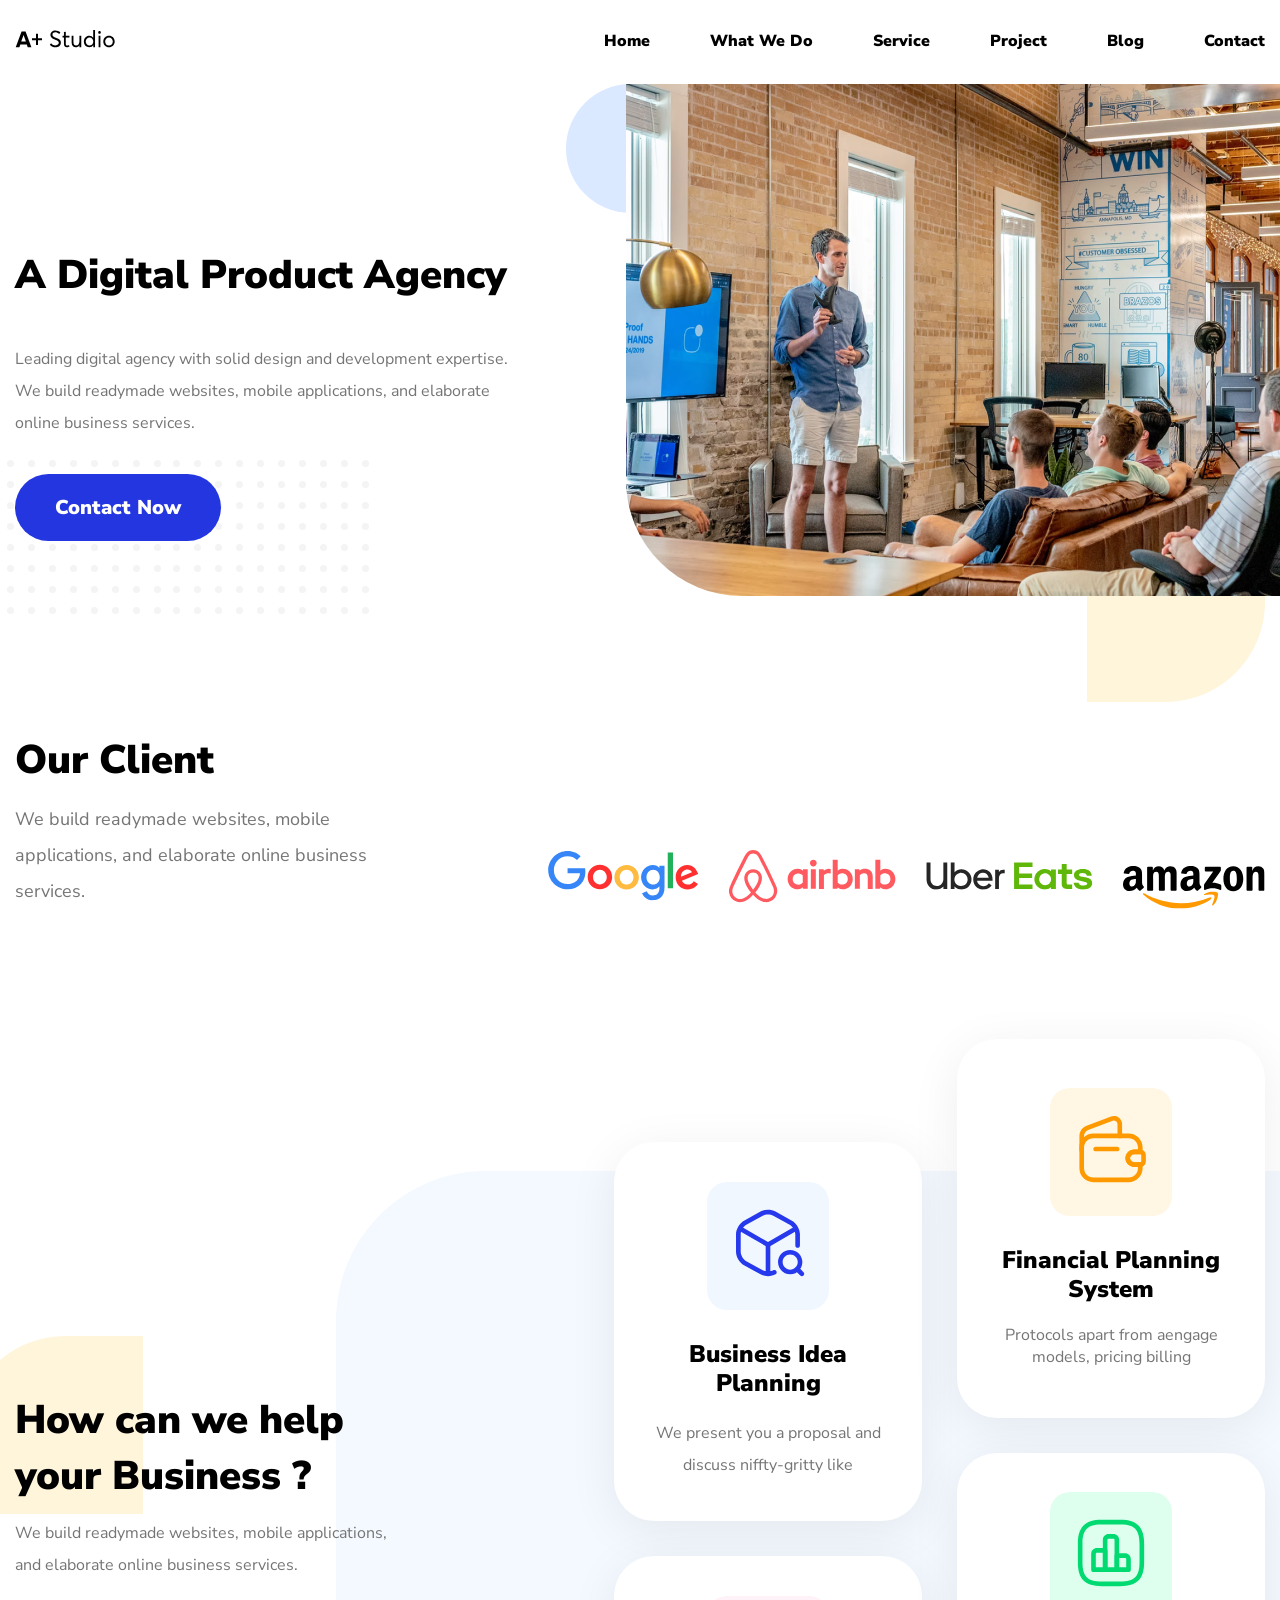
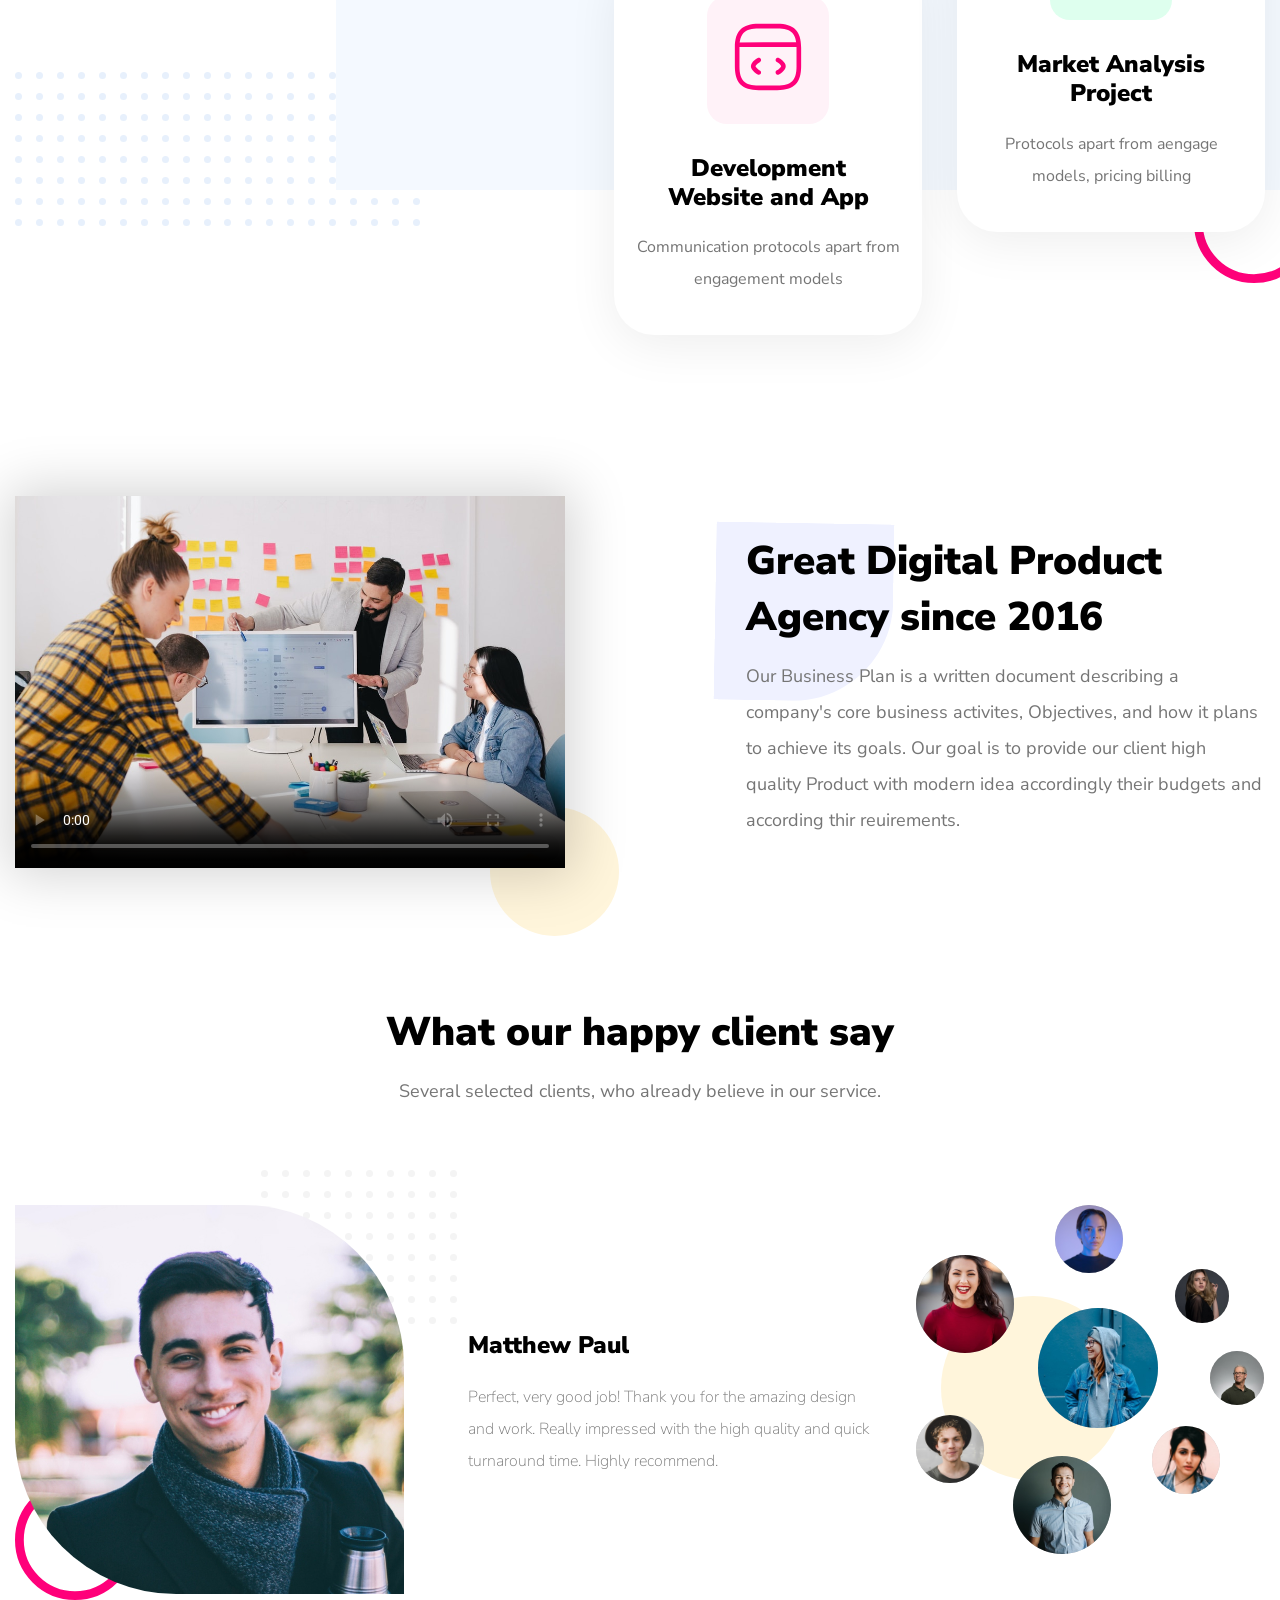
==== main.html @ c3a704ff "add reviews" ====
<!DOCTYPE html>
<html lang="en">
<head>
    <meta charset="UTF-8">
    <title>A-Studio</title>
    <meta name="viewport" content="width=device-width, initial-scale=1.0, maximum-scale=1.0, user-scalable=no">
    <link rel="preconnect" href="https://fonts.googleapis.com">
    <link rel="preconnect" href="https://fonts.gstatic.com" crossorigin>
    <link href="https://fonts.googleapis.com/css2?family=Nunito+Sans:wght@300;400;700&family=Roboto:wght@400;700&display=swap"
          rel="stylesheet">
    <link rel="stylesheet" href="css/main.css">

</head>
<body>
<nav class="nav">
    <div class="container">
        <div class="nav_row">
            <div class="logo">
                <img src="img/logo.svg" alt="Logo" width="100">
            </div>
            <div class="navigation-list">
                <ul>
                    <li><a href="" rel="">Home</a></li>
                    <li><a href="" rel="">What We Do</a></li>
                    <li><a href="" rel="">Service</a></li>
                    <li><a href="" rel="">Project</a></li>
                    <li><a href="" rel="">Blog</a></li>
                    <li><a href="" rel="">Contact</a></li>
                </ul>
            </div>
        </div>
    </div>
</nav>
<header class="header">
    <div class="container">
        <div class="header_row">
            <div class="header_text">
                <h1 class="header_title">
                    A Digital Product Agency
                </h1>
                <p>Leading digital agency with solid design and development expertise. We build readymade websites,
                    mobile applications, and elaborate online business services.
                </p>
                <a href="#" rel="header_btm" class="header_btm">
                    Contact Now
                </a>
                <img src="img/dot_ornament.svg" alt="dot_ornament" class="dot_ornament_header" width="404" height="154">
            </div>

            <div class="header_img">
                <img src="img/header_img_1.jpg" class="pic" alt="header_img">
                <img src="img/blue_ellipse.svg" class="ellipse" alt="blue_ellipse">
                <img src="img/rectangle.svg" class="rectangle" alt="blue_ellipse">
            </div>
        </div>
    </div>
</header>

<section class="clients">
    <div class="container">
        <div class="clients_row">
            <div class="clients_text">
                <div class="section_title">Our Client</div>
                <p class="section_subtitle">We build readymade websites, mobile applications, and elaborate online
                    business services.</p>
            </div>
            <div class="clients_icon">
                <img src="/img/social_logo/Google_logo_1.svg" alt="Google_logo">
                <img src="/img/social_logo/airbnb_logo_2.svg" alt="airbnb">
                <img src="/img/social_logo/UberEats_logo_3.svg" alt="UberEats">
                <img src="/img/social_logo/Amazon%20_logo_4.svg" alt="Amazon">
            </div>
        </div>
    </div>
</section>
<section class="benefits">
    <div class="container">
        <div class="benefits_row">
            <div class="benefits_text">
                <div class="section_title">How can we help your Business ?</div>
                <p>We build readymade websites, mobile applications, and elaborate online business services.</p>
                <img src="img/rectangle.svg" alt="rectangle" class="rectangle">
                <img src="img/dot_ornament_blue.svg" alt="dot_ornament_blue" class="dot_ornament">
            </div>
            <div class="benefits_card">
                <img src="img/bg_card.svg" class="bg_card">
                <div class="card_item grid_1">
                    <div class="img_block" style="--bg:#F1F7FF">
                        <img src="img/icons_help/1.svg" alt="Business Idea Planning">
                    </div>
                    <h3 class="card_title">Business Idea Planning</h3>
                    <p class="card_subtitle">We present you a proposal and discuss niffty-gritty like</p>
                </div>
                <div class="card_item grid_2">
                    <div class="img_block" style="--bg:#FFF7E3">
                        <img src="img/icons_help/2.svg" alt="Business Idea Planning">
                    </div>
                    <div class="card_title">Financial Planning System</div>
                    <div class="card_subtitle">Protocols apart from aengage models, pricing billing</div>
                </div>
                <div class="card_item grid_3">
                    <div class="img_block" style="--bg:#FFF2F8">
                        <img src="img/icons_help/3.svg" alt="Business Idea Planning">
                    </div>
                    <h3 class="card_title">Development Website and App</h3>
                    <p class="card_subtitle">Communication protocols apart from engagement models</p>
                </div>
                <div class="card_item grid_4">
                    <div class="img_block" style="--bg:#DEFFEE">
                        <img src="img/icons_help/4.svg" alt="Business Idea Planning">
                    </div>
                    <h3 class="card_title">Market Analysis Project</h3>
                    <p class="card_subtitle">Protocols apart from aengage models, pricing billing</p>
                </div>
                <img src="img/pink_ellipse.svg" alt="pink_ellipse" class="pink_ellipse_card">

            </div>
        </div>
    </div>
</section>
<section class="awards">
    <div class="container">
        <div class="awards_row">
            <div class="awards_video">
                <video poster="video/poster_for_video.svg" width="550" height="372" controls
                       class="awards_video_content">
                    <source src="video/pexels-peter-fowler-6394054.mp4" type="video/mp4">
                </video>
            </div>
            <img src="img/yellow_ellipse.svg" alt="yellow_ellipse" class="yellow_ellipse_awards">
            <div class="awards_text">
                <div class="section_title">Great Digital Product Agency since 2016</div>
                <p class="section_subtitle">Our Business Plan is a written document describing a company's core business
                    activites, Objectives,
                    and how it plans to achieve its goals. Our goal is to provide our client high quality Product with
                    modern idea accordingly their budgets and according thir reuirements.
                </p>
                <img src="img/dig_prod_bg.svg" alt="dig_prod_bg">
            </div>

        </div>
    </div>
</section>
<section class="reviews">
    <div class="container">
        <div class="reviews_row">
            <div class="reviews_text">
                <div class="section_title">What our happy client say</div>
                <p class="section_subtitle">Several selected clients, who already believe in our service.</p>
            </div>
            <div class="reviews_catalog">
                <div class="catalog_active_row">
                    <div class="active_img">
                        <img src="img/reviews/happyClient_1.jpg" alt="happyClient">
                    </div>
                    <div class="active_text">
                        <h3>Matthew Paul</h3>
                        <p>Perfect, very good job! Thank you for the amazing design and work. Really impressed with the
                            high quality and quick turnaround time. Highly recommend.</p>
                    </div>
                    <img src="img/dot_mini_gray.svg" class="dot_mini_gray_active" alt="dot_mini_gray">
                    <img src="img/pink_ellipse.svg" class="pink_ellipse_active" alt="pink_ellipse">
                </div>

                <div class="catalog_inner">
                    <div class="catalog_grid">
                        <a href="#" rel="apple-touch-icon" class="catalog_grid_1">
                            <img src="img/reviews/happyClient_2.svg" alt="happyClient_2">
                        </a>
                        <a href="#" rel="apple-touch-icon" class="catalog_grid_2">
                            <img src="img/reviews/happyClient_3.svg" alt="happyClient_2">
                        </a>
                        <a href="#" rel="apple-touch-icon" class="catalog_grid_3">
                            <img src="img/reviews/happyClient_4.svg" alt="happyClient_2">
                        </a>
                        <a href="#" rel="apple-touch-icon" class="catalog_grid_4">
                            <img src="img/reviews/happyClient_5.svg" alt="happyClient_2">
                        </a>
                        <a href="#" rel="apple-touch-icon" class="catalog_grid_5">
                            <img src="img/reviews/happyClient_6.svg" alt="happyClient_2">
                        </a>
                        <a href="#" rel="apple-touch-icon" class="catalog_grid_6">
                            <img src="img/reviews/happyClient_7.svg" alt="happyClient_2">
                        </a>
                        <a href="#" rel="apple-touch-icon" class="catalog_grid_7">
                            <img src="img/reviews/happyClient_8.svg" alt="happyClient_2">
                        </a>
                        <a href="#" rel="apple-touch-icon" class="catalog_grid_8">
                            <img src="img/reviews/happyClient_9.svg" alt="happyClient_2">
                        </a>
                    </div>
                    <img src="img/yellow_ellipse.svg" width="184" height="184" class="catalog_img">
                </div>
            </div>

        </div>
    </div>
</section>
</body>
</html>
---- css/main.css ----
* {
  -webkit-box-sizing: border-box;
  box-sizing: border-box;
  margin: 0;
  padding: 0;
}

h1, h2, h3, h4, h5, h6, p {
  font-size: inherit;
}

input, button {
  border: none;
  font-family: inherit;
  font-size: inherit;
}

input:focus, button:focus {
  outline: none;
}

ul, li, a {
  list-style: none;
  text-decoration: none;
  color: inherit;
}

html, body {
  font-family: "Nunito Sans", sans-serif;
  color: #757575;
  font-size: 16px;
  width: 100%;
  max-width: 1400px;
  margin: 0 auto;
}

.container {
  max-width: 1294px;
  margin-left: auto;
  margin-right: auto;
  padding-left: 15px;
  padding-right: 15px;
}

.nav_row {
  display: -webkit-box;
  display: -ms-flexbox;
  display: flex;
  -webkit-box-pack: justify;
      -ms-flex-pack: justify;
          justify-content: space-between;
  padding: 30px 0;
}

.logo_pic {
  width: 100%;
  max-width: 200px;
}

.navigation-list ul {
  display: -webkit-box;
  display: -ms-flexbox;
  display: flex;
  font-weight: 900;
  color: black;
}
.navigation-list li {
  margin-right: 60px;
}
.navigation-list li:last-child {
  margin-right: 0;
}
.navigation-list a {
  color: inherit;
}
.navigation-list a:hover {
  color: #2436e0;
}

.header {
  overflow: hidden;
  padding-bottom: 130px;
}

.header_row {
  display: -webkit-box;
  display: -ms-flexbox;
  display: flex;
  -webkit-box-align: center;
      -ms-flex-align: center;
          align-items: center;
  -webkit-box-pack: justify;
      -ms-flex-pack: justify;
          justify-content: space-between;
}

.header_text {
  position: relative;
  width: 100%;
  max-width: 500px;
}

p {
  line-height: 2;
}

.header_title {
  font-size: 40px;
  font-weight: 900;
  margin-bottom: 40px;
  line-height: 1.4;
  color: black;
}

.header_img {
  position: relative;
}
.header_img .pic {
  border-radius: 0 0 0 116px;
  margin-right: -115px;
}
.header_img .ellipse {
  position: absolute;
  left: -60px;
  z-index: -1;
}
.header_img .rectangle {
  position: absolute;
  bottom: -100px;
  right: 0;
  z-index: -1;
}

.header_btm {
  padding: 20px 40px;
  margin-top: 35px;
  background-color: #2436E0FF;
  border-radius: 60px;
  color: #ffffff;
  font-weight: 900;
  font-size: 20px;
  position: absolute;
  z-index: 10;
}

.header_btm:hover {
  background-color: #1F2FCBFF;
}

.dot_ornament_header {
  display: block;
  position: absolute;
  left: -50px;
  bottom: -175px;
  z-index: 1;
}

.clients {
  padding-bottom: 130px;
}

.clients_row {
  display: -webkit-box;
  display: -ms-flexbox;
  display: flex;
  -webkit-box-pack: justify;
      -ms-flex-pack: justify;
          justify-content: space-between;
  -webkit-box-align: end;
      -ms-flex-align: end;
          align-items: flex-end;
}
.clients_row img {
  margin-left: 30px;
  -webkit-box-align: center;
      -ms-flex-align: center;
          align-items: center;
}
.clients_row img :first-child {
  margin-left: 0;
}

.clients_icon {
  display: -webkit-box;
  display: -ms-flexbox;
  display: flex;
  -webkit-box-align: center;
      -ms-flex-align: center;
          align-items: center;
}
.clients_icon img:last-child {
  margin-top: 22px;
}

.clients_text {
  width: 420px;
}

.section_title {
  font-family: "Nunito Sans", sans-serif;
  font-weight: 900;
  font-size: 40px;
  line-height: 1.4;
  color: black;
  margin-bottom: 13px;
}

.section_subtitle {
  font-size: 18px;
}

.benefits {
  padding-bottom: 161px;
}

.benefits_row {
  display: -webkit-box;
  display: -ms-flexbox;
  display: flex;
  -webkit-box-pack: justify;
      -ms-flex-pack: justify;
          justify-content: space-between;
  -webkit-box-align: center;
      -ms-flex-align: center;
          align-items: center;
  position: relative;
}

.benefits_text {
  position: relative;
  width: 400px;
}
.benefits_text .rectangle {
  position: absolute;
  left: -50px;
  top: -56px;
  -webkit-transform: rotate(180deg);
          transform: rotate(180deg);
  z-index: -1;
}
.benefits_text .dot_ornament {
  position: absolute;
  top: 280px;
  z-index: -1;
}

.benefits_card {
  display: -ms-grid;
  display: grid;
  -ms-grid-columns: 2fr 35px 2fr;
  grid-template-columns: repeat(2, 2fr);
  -ms-grid-rows: 1fr;
  grid-template-rows: 1fr;
  grid-gap: 35px;
}

.benefits_card > *:nth-child(1) {
  -ms-grid-row: 1;
  -ms-grid-column: 1;
}

.benefits_card > *:nth-child(2) {
  -ms-grid-row: 1;
  -ms-grid-column: 3;
}

.bg_card {
  position: absolute;
  top: 132px;
  right: -118px;
  z-index: -1;
}

.card_item {
  width: 100%;
  max-width: 308px;
  height: 379px;
  display: -webkit-box;
  display: -ms-flexbox;
  display: flex;
  -webkit-box-orient: vertical;
  -webkit-box-direction: normal;
      -ms-flex-direction: column;
          flex-direction: column;
  -webkit-box-align: center;
      -ms-flex-align: center;
          align-items: center;
  -webkit-box-pack: center;
      -ms-flex-pack: center;
          justify-content: center;
  border-radius: 40px;
  -webkit-box-shadow: 0 10px 50px 0 #00000012;
          box-shadow: 0 10px 50px 0 #00000012;
  background: white;
}

.card_title {
  color: #000;
  font-size: 24px;
  line-height: 1.2;
  text-align: center;
  margin-top: 30px;
  font-weight: 900;
  padding: 0 40px;
}

.card_subtitle {
  text-align: center;
  margin-top: 20px;
  padding: 0 20px;
}

.img_block {
  padding: 24px 24px;
  background: var(--bg);
  border-radius: 20px;
}

.grid_1 {
  -ms-grid-column: 1;
  grid-column: 1;
  -ms-grid-row: 2;
  -ms-grid-row-span: 4;
  grid-row: 2/6;
}

.grid_2 {
  -ms-grid-column: 2;
  grid-column: 2;
  -ms-grid-row: 1;
  -ms-grid-row-span: 4;
  grid-row: 1/5;
}

.grid_3 {
  -ms-grid-column: 1;
  grid-column: 1;
  -ms-grid-row: 6;
  -ms-grid-row-span: 3;
  grid-row: 6/9;
}

.grid_4 {
  -ms-grid-column: 2;
  grid-column: 2;
  -ms-grid-row: 5;
  -ms-grid-row-span: 4;
  grid-row: 5/9;
}

.pink_ellipse_card {
  position: absolute;
  bottom: 52px;
  right: -49px;
  z-index: -2;
}

.awards {
  padding-bottom: 130px;
}

.awards_row {
  display: -webkit-box;
  display: -ms-flexbox;
  display: flex;
  -webkit-box-pack: justify;
      -ms-flex-pack: justify;
          justify-content: space-between;
  -webkit-box-align: center;
      -ms-flex-align: center;
          align-items: center;
  position: relative;
}

.awards_text {
  width: 519px;
  position: relative;
}
.awards_text img {
  position: absolute;
  top: -10px;
  left: -31px;
  z-index: -1;
  -webkit-transform: rotate(1deg);
          transform: rotate(1deg);
}

.yellow_ellipse_awards {
  position: absolute;
  bottom: -62px;
  left: 38%;
  z-index: -1;
}

.awards_video_content {
  -webkit-box-shadow: 1px 0 50px 8px #0000002b;
          box-shadow: 1px 0 50px 8px #0000002b;
}

.reviews {
  padding-bottom: 100px;
}

.reviews_text {
  text-align: center;
}

.reviews_catalog {
  display: -webkit-box;
  display: -ms-flexbox;
  display: flex;
  -webkit-box-pack: justify;
      -ms-flex-pack: justify;
          justify-content: space-between;
  margin-top: 96px;
}

.catalog {
  width: 348px;
}

.catalog_active_row {
  position: relative;
  display: -webkit-box;
  display: -ms-flexbox;
  display: flex;
  -webkit-box-align: center;
      -ms-flex-align: center;
          align-items: center;
}

.active_img img {
  border-radius: 0 161px 0 161px;
}

.active_text {
  width: 412px;
  margin-left: 64px;
}
.active_text h3 {
  font-size: 24px;
  font-weight: 900;
  color: black;
}
.active_text p {
  font-weight: 1.2;
  margin-top: 20px;
}

.dot_mini_gray_active {
  position: absolute;
  top: -35px;
  left: 246px;
  z-index: -1;
}

.pink_ellipse_active {
  position: absolute;
  bottom: 0;
  z-index: -1;
}

.catalog_inner {
  width: 349px;
  position: relative;
}

.catalog_grid {
  position: relative;
  width: 348px;
  height: 355px;
}

.catalog_grid_1 {
  position: absolute;
  top: 18%;
  right: 35px;
}

.catalog_grid_2 {
  position: absolute;
  left: 40%;
}

.catalog_grid_3 {
  position: absolute;
  top: 41%;
  right: 0;
}

.catalog_grid_4 {
  position: absolute;
  left: 0;
  bottom: 20%;
}

.catalog_grid_5 {
  position: absolute;
  top: 50px;
}

.catalog_grid_6 {
  position: absolute;
  left: 35%;
  top: 29%;
}

.catalog_grid_7 {
  position: absolute;
  bottom: 0;
  left: 28%;
}

.catalog_grid_8 {
  position: absolute;
  right: 44px;
  bottom: 17%;
}

.catalog_img {
  position: absolute;
  top: 23%;
  left: 25px;
  z-index: -1;
}
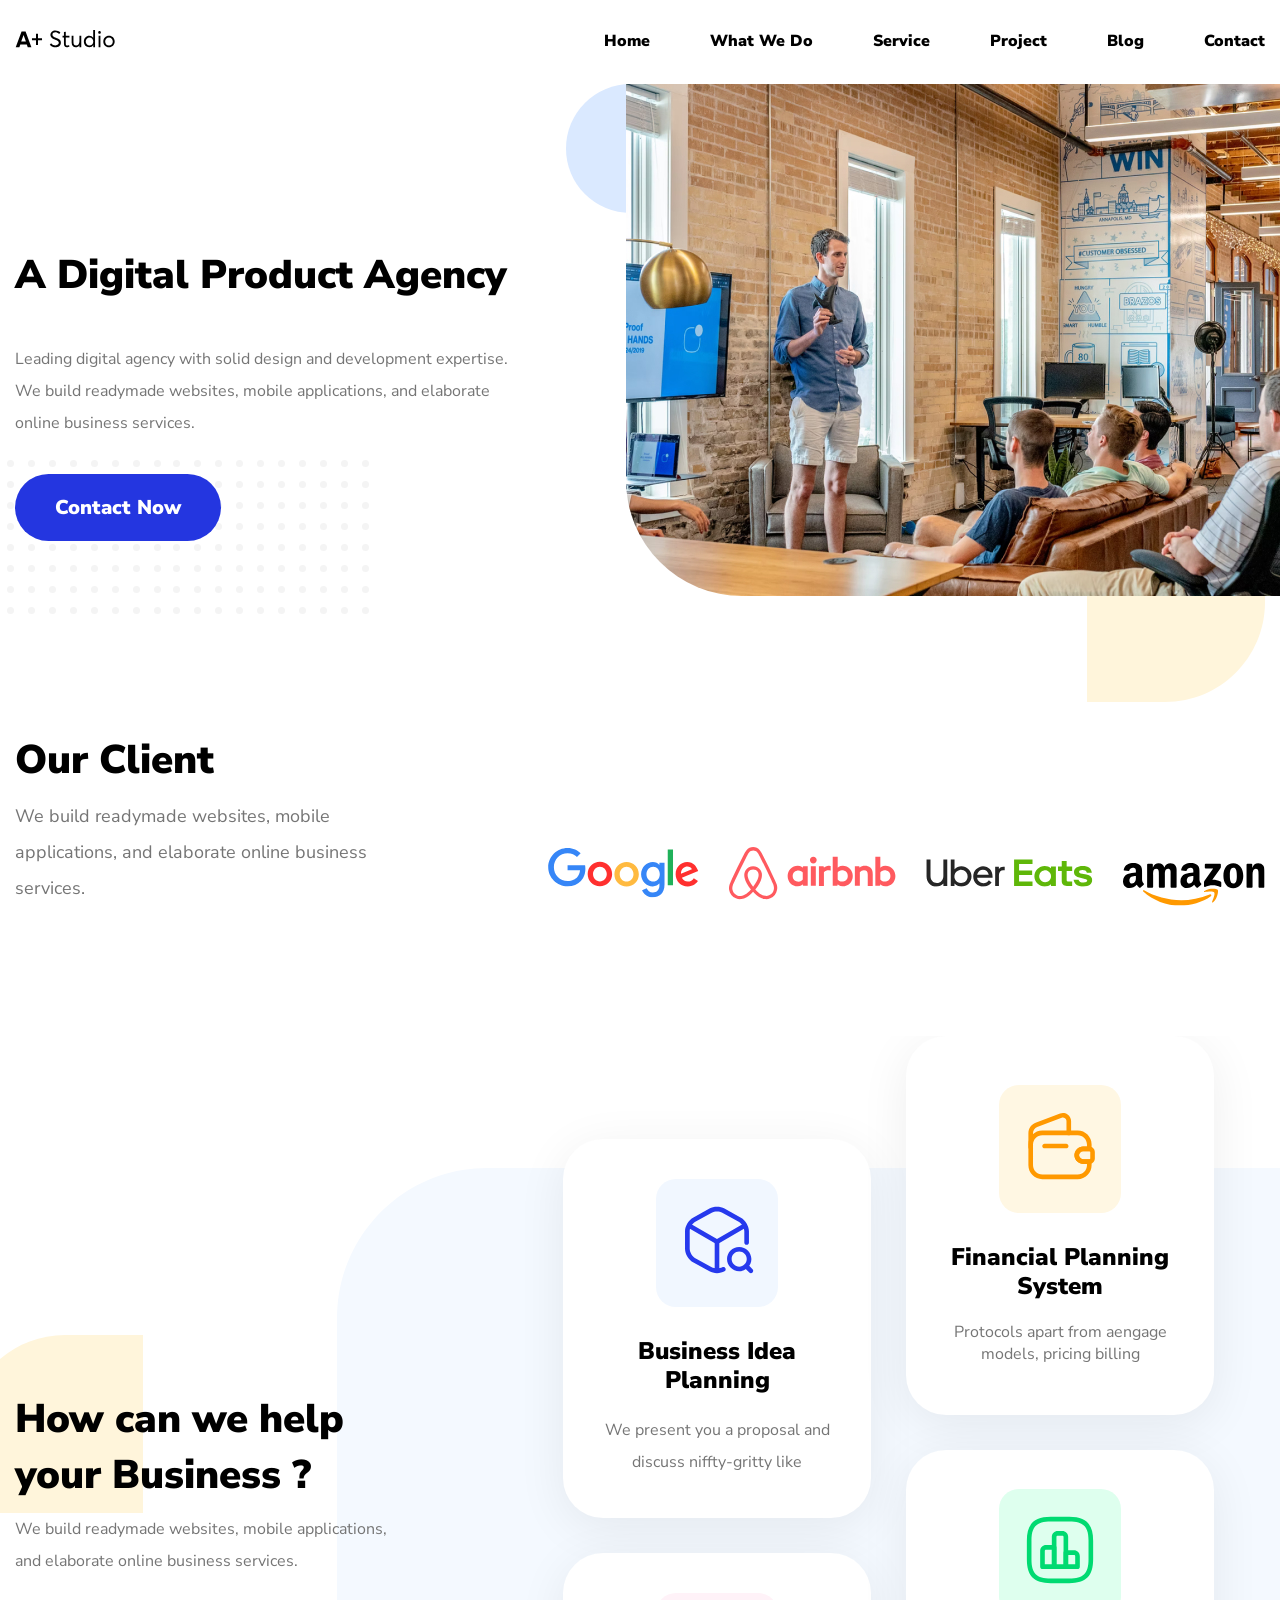
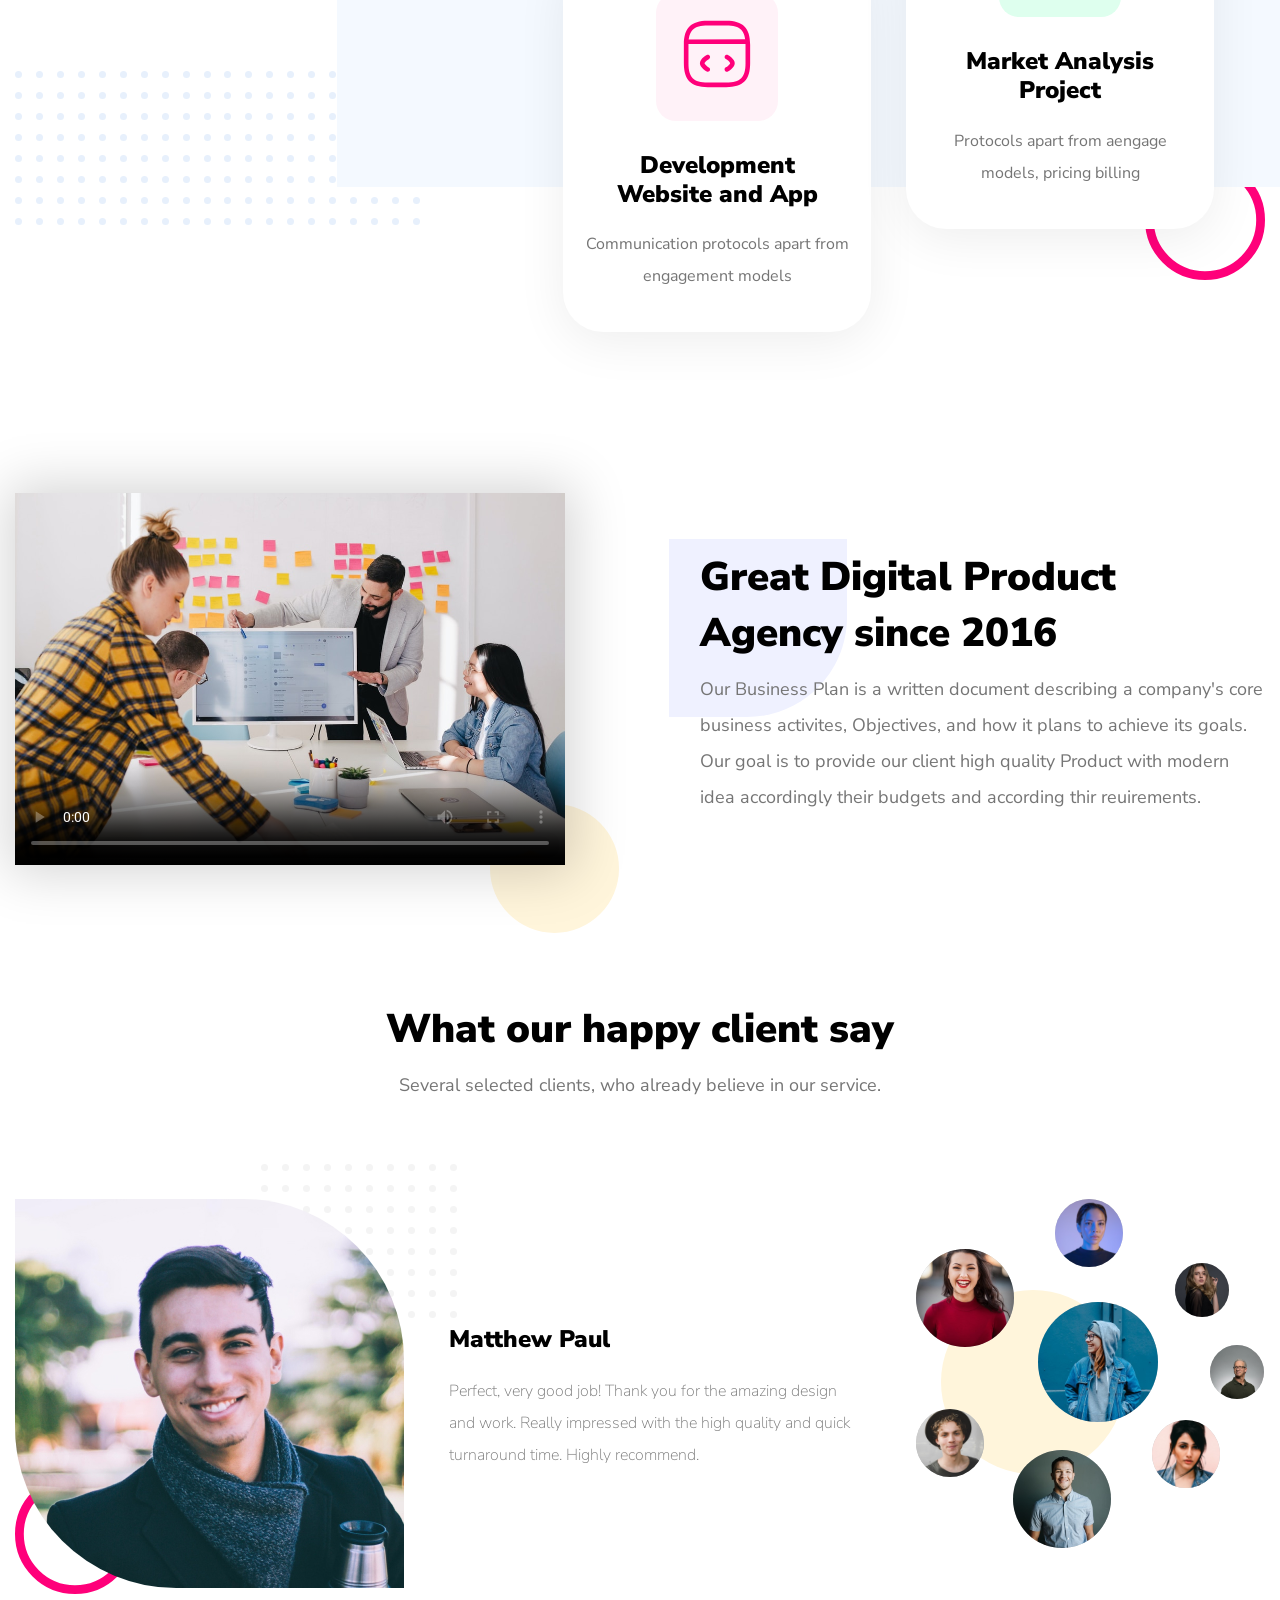
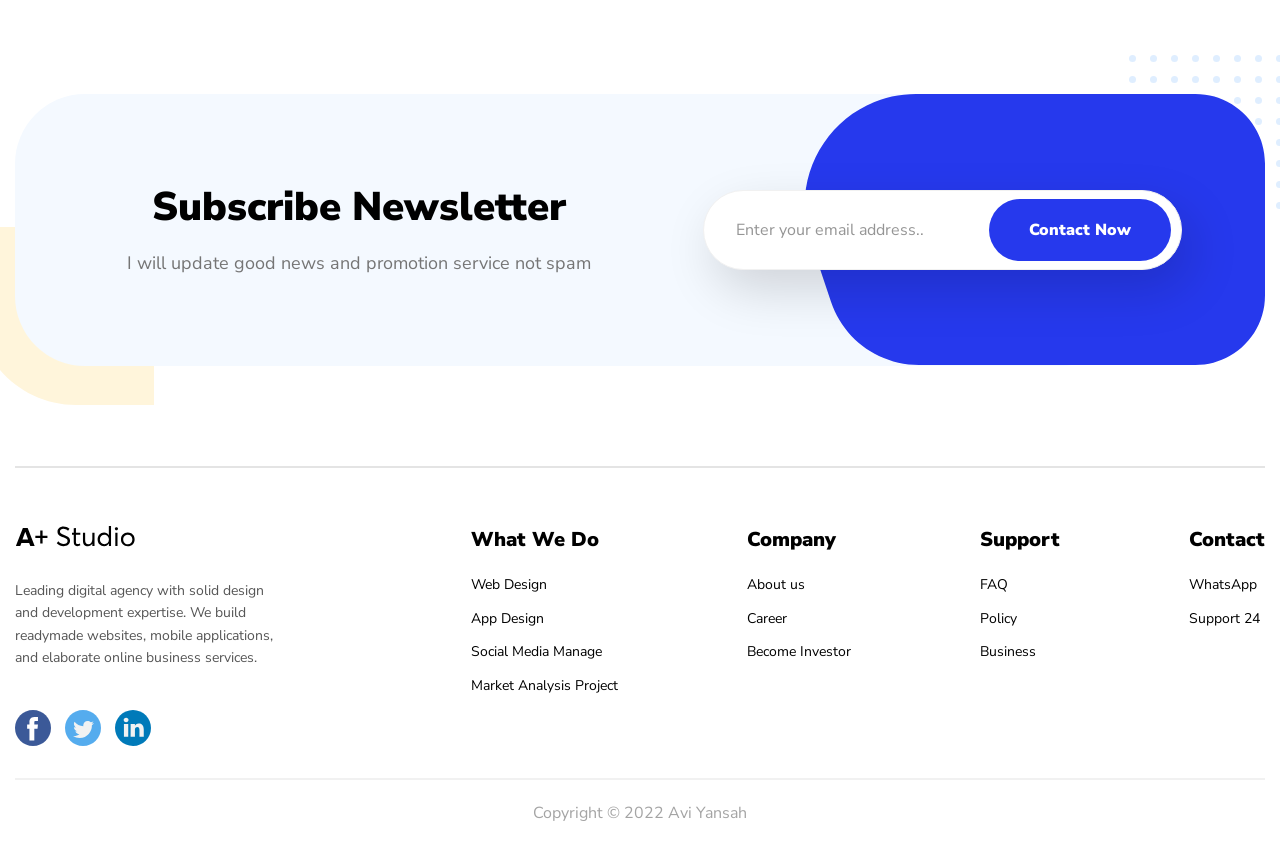
==== commit 0213363d: "add last changes for pc" ====
--- a/main.html
+++ b/main.html
@@ -2,14 +2,14 @@
 <html lang="en">
 <head>
     <meta charset="UTF-8">
+    <meta name="viewport" content="width=device-width, initial-scale=1.0, maximum-scale=1.0, user-scalable=no">
     <title>A-Studio</title>
-    <meta name="viewport" content="width=device-width, initial-scale=1.0, maximum-scale=1.0, user-scalable=no">
     <link rel="preconnect" href="https://fonts.googleapis.com">
     <link rel="preconnect" href="https://fonts.gstatic.com" crossorigin>
     <link href="https://fonts.googleapis.com/css2?family=Nunito+Sans:wght@300;400;700&family=Roboto:wght@400;700&display=swap"
           rel="stylesheet">
     <link rel="stylesheet" href="css/main.css">
-
+    <script src="https://ajax.googleapis.com/ajax/libs/jquery/3.6.0/jquery.min.js"></script>
 </head>
 <body>
 <nav class="nav">
@@ -55,7 +55,6 @@
         </div>
     </div>
 </header>
-
 <section class="clients">
     <div class="container">
         <div class="clients_row">
@@ -83,7 +82,7 @@
                 <img src="img/dot_ornament_blue.svg" alt="dot_ornament_blue" class="dot_ornament">
             </div>
             <div class="benefits_card">
-                <img src="img/bg_card.svg" class="bg_card">
+                <img src="img/bg_card.svg" class="bg_card" alt="section">
                 <div class="card_item grid_1">
                     <div class="img_block" style="--bg:#F1F7FF">
                         <img src="img/icons_help/1.svg" alt="Business Idea Planning">
@@ -189,12 +188,86 @@
                             <img src="img/reviews/happyClient_9.svg" alt="happyClient_2">
                         </a>
                     </div>
-                    <img src="img/yellow_ellipse.svg" width="184" height="184" class="catalog_img">
-                </div>
-            </div>
-
-        </div>
-    </div>
-</section>
+                    <img src="img/yellow_ellipse.svg" width="184" height="184" class="catalog_img" rel="section"
+                         alt="yellow_ellipse">
+                </div>
+            </div>
+
+        </div>
+    </div>
+</section>
+<section class="subscribe">
+    <div class="container">
+        <div class="subscribe_row">
+            <img src="/img/Rectangle%2030.svg" alt="rectangle" class="subscribe_bg">
+            <img src="/img/rectangle.svg" alt="rectangle" class="subscribe_img_bg">
+            <div class="subscribe_text">
+                <h3 class="section_title">
+                    Subscribe Newsletter
+                </h3>
+                <p class="section_subtitle">I will update good news and promotion service not spam</p>
+            </div>
+            <div class="subscribe_form">
+                <form action="" class="form">
+                    <label class="form_label">
+                        <input type="email" class="form_input" placeholder="Enter your email address..">
+                        <button type="button" class="form_btn">Contact Now</button>
+                    </label>
+                </form>
+            </div>
+        </div>
+    </div>
+</section>
+<footer class="footer">
+    <div class="container">
+        <div class="footer_row">
+            <div class="footer_text">
+                <img src="img/logo.svg" alt="logo">
+                <p>Leading digital agency with solid design and development expertise. We build readymade websites,
+                    mobile applications, and elaborate online business services.</p>
+                <div class="footer_social">
+                    <a href="#">
+                        <img src="img/footer/facebook.svg" alt="facebook">
+                    </a>
+                    <a href="#">
+                        <img src="img/footer/twitter.svg" alt="twitter">
+                    </a>
+                    <a href="#">
+                        <img src="img/footer/linkedin.svg" alt="linkedin">
+                    </a>
+                </div>
+            </div>
+
+            <section class="footer_flex">
+                <div class="footer_block">
+                    <h4>What We Do</h4>
+                    <a href="#">Web Design</a>
+                    <a href="#">App Design</a>
+                    <a href="#">Social Media Manage</a>
+                    <a href="#">Market Analysis Project</a>
+                </div>
+                <div class="footer_block">
+                    <h4>Company</h4>
+                    <a href="#"> About us</a>
+                    <a href="#"> Career</a>
+                    <a href="#">Become Investor</a>
+                </div>
+                <div class="footer_block">
+                    <h4>Support</h4>
+                    <a href="#">FAQ</a>
+                    <a href="#"> Policy</a>
+                    <a href="#">Business</a>
+                </div>
+                <div class="footer_block">
+                    <h4>Contact</h4>
+                    <a href="#">WhatsApp</a>
+                    <a href="#">Support 24</a>
+                </div>
+            </section>
+        </div>
+        <p class="copyright">Copyright © 2022 Avi Yansah</p>
+    </div>
+</footer>
+<script src="jquery/main.js"></script>
 </body>
 </html>
--- a/css/main.css
+++ b/css/main.css
@@ -15,6 +15,11 @@
   font-size: inherit;
 }
 
+button, input[type=submit] {
+  background: none;
+  cursor: pointer;
+}
+
 input:focus, button:focus {
   outline: none;
 }
@@ -30,16 +35,20 @@
   color: #757575;
   font-size: 16px;
   width: 100%;
-  max-width: 1400px;
+  max-width: 1920px;
   margin: 0 auto;
 }
 
 .container {
+  display: -webkit-box;
+  display: -ms-flexbox;
+  display: flex;
+  -ms-flex-wrap: wrap;
+      flex-wrap: wrap;
+  width: 100%;
   max-width: 1294px;
-  margin-left: auto;
-  margin-right: auto;
-  padding-left: 15px;
-  padding-right: 15px;
+  margin: 0 auto;
+  padding: 0 15px;
 }
 
 .nav_row {
@@ -50,6 +59,7 @@
       -ms-flex-pack: justify;
           justify-content: space-between;
   padding: 30px 0;
+  width: 100%;
 }
 
 .logo_pic {
@@ -92,6 +102,7 @@
   -webkit-box-pack: justify;
       -ms-flex-pack: justify;
           justify-content: space-between;
+  width: 100%;
 }
 
 .header_text {
@@ -160,6 +171,7 @@
 }
 
 .clients_row {
+  width: 100%;
   display: -webkit-box;
   display: -ms-flexbox;
   display: flex;
@@ -169,6 +181,8 @@
   -webkit-box-align: end;
       -ms-flex-align: end;
           align-items: flex-end;
+  -ms-flex-wrap: wrap;
+      flex-wrap: wrap;
 }
 .clients_row img {
   margin-left: 30px;
@@ -202,7 +216,7 @@
   font-size: 40px;
   line-height: 1.4;
   color: black;
-  margin-bottom: 13px;
+  margin-bottom: 10px;
 }
 
 .section_subtitle {
@@ -211,6 +225,7 @@
 
 .benefits {
   padding-bottom: 161px;
+  overflow: hidden;
 }
 
 .benefits_row {
@@ -224,6 +239,7 @@
       -ms-flex-align: center;
           align-items: center;
   position: relative;
+  width: 100%;
 }
 
 .benefits_text {
@@ -252,6 +268,7 @@
   -ms-grid-rows: 1fr;
   grid-template-rows: 1fr;
   grid-gap: 35px;
+  margin-right: 51px;
 }
 
 .benefits_card > *:nth-child(1) {
@@ -267,7 +284,7 @@
 .bg_card {
   position: absolute;
   top: 132px;
-  right: -118px;
+  right: -119px;
   z-index: -1;
 }
 
@@ -351,7 +368,7 @@
 .pink_ellipse_card {
   position: absolute;
   bottom: 52px;
-  right: -49px;
+  right: 0;
   z-index: -2;
 }
 
@@ -370,10 +387,11 @@
       -ms-flex-align: center;
           align-items: center;
   position: relative;
+  width: 100%;
 }
 
 .awards_text {
-  width: 519px;
+  width: 565px;
   position: relative;
 }
 .awards_text img {
@@ -381,8 +399,8 @@
   top: -10px;
   left: -31px;
   z-index: -1;
-  -webkit-transform: rotate(1deg);
-          transform: rotate(1deg);
+  -webkit-transform: rotate(0deg);
+          transform: rotate(0deg);
 }
 
 .yellow_ellipse_awards {
@@ -405,6 +423,10 @@
   text-align: center;
 }
 
+.reviews_row {
+  width: 100%;
+}
+
 .reviews_catalog {
   display: -webkit-box;
   display: -ms-flexbox;
@@ -435,7 +457,7 @@
 
 .active_text {
   width: 412px;
-  margin-left: 64px;
+  margin-left: 45px;
 }
 .active_text h3 {
   font-size: 24px;
@@ -522,4 +544,230 @@
   top: 23%;
   left: 25px;
   z-index: -1;
+}
+
+.subscribe_row {
+  width: 100%;
+  height: 272px;
+  display: -webkit-box;
+  display: -ms-flexbox;
+  display: flex;
+  -webkit-box-pack: center;
+      -ms-flex-pack: center;
+          justify-content: center;
+  -webkit-box-align: center;
+      -ms-flex-align: center;
+          align-items: center;
+  border-radius: 75px;
+  position: relative;
+  z-index: 1;
+}
+
+.subscribe_bg {
+  position: absolute;
+  top: 0;
+  left: 0;
+  right: 0;
+  z-index: -1;
+  height: 100%;
+}
+
+.subscribe_img_bg {
+  position: absolute;
+  bottom: -39px;
+  left: -39px;
+  z-index: -2;
+  -webkit-transform: rotate(90deg);
+          transform: rotate(90deg);
+}
+
+.subscribe_row::after {
+  content: "";
+  width: 175px;
+  height: 154px;
+  background: url("/img/dot_sub.svg") no-repeat;
+  position: absolute;
+  right: -39px;
+  top: -39px;
+  z-index: -2;
+}
+
+.subscribe_text {
+  width: 55%;
+  text-align: center;
+}
+
+.subscribe_form {
+  width: 45%;
+}
+
+.subscribe_form:after {
+  content: "";
+  width: 461px;
+  height: 272px;
+  background: url("/img/rectangle_blue.svg") no-repeat;
+  background-size: 100%;
+  position: absolute;
+  top: 0;
+  right: 0;
+  z-index: -1;
+}
+
+.form {
+  background: #ffffff;
+  -webkit-box-shadow: 10px 20px 50px 0 #00000026;
+          box-shadow: 10px 20px 50px 0 #00000026;
+  border: 1px solid #F1F1F1;
+  border-radius: 60px;
+  width: 100%;
+  max-width: 479px;
+  height: 80px;
+}
+
+.form_label {
+  display: -webkit-box;
+  display: -ms-flexbox;
+  display: flex;
+  -webkit-box-pack: justify;
+      -ms-flex-pack: justify;
+          justify-content: space-between;
+  -webkit-box-align: center;
+      -ms-flex-align: center;
+          align-items: center;
+  padding-left: 32px;
+  height: 100%;
+}
+
+.form_input {
+  -webkit-box-flex: 1;
+      -ms-flex-positive: 1;
+          flex-grow: 1;
+  margin-right: 15px;
+}
+.form_input::-webkit-input-placeholder {
+  width: 100%;
+  color: #959595;
+}
+.form_input::-moz-placeholder {
+  width: 100%;
+  color: #959595;
+}
+.form_input:-ms-input-placeholder {
+  width: 100%;
+  color: #959595;
+}
+.form_input::-ms-input-placeholder {
+  width: 100%;
+  color: #959595;
+}
+.form_input::placeholder {
+  width: 100%;
+  color: #959595;
+}
+
+.form_btn {
+  display: inline-block;
+  padding: 20px 40px;
+  background: #2639ED;
+  border-radius: 60px;
+  color: white;
+  margin-right: 10px;
+  font-weight: 900;
+  -webkit-transition: background-color 0.2s ease-in;
+  transition: background-color 0.2s ease-in;
+}
+
+.form_btn:hover {
+  background: #1f2fcb;
+}
+
+.footer {
+  padding-top: 100px;
+  position: relative;
+}
+
+.footer_row {
+  display: -webkit-box;
+  display: -ms-flexbox;
+  display: flex;
+  -webkit-box-pack: justify;
+      -ms-flex-pack: justify;
+          justify-content: space-between;
+  position: relative;
+  padding: 60px 0 29px;
+  width: 100%;
+  font-size: 14px;
+}
+
+.footer_row:before {
+  content: "";
+  width: 100%;
+  height: 2px;
+  background: #E4E4E4;
+  position: absolute;
+  top: 0;
+}
+
+.footer_row:after {
+  content: "";
+  width: 100%;
+  height: 2px;
+  background: #F1F1F1;
+  position: absolute;
+  bottom: 0;
+}
+
+.copyright {
+  width: 100%;
+  text-align: center;
+  color: #A4A4A4;
+  padding: 17px 0;
+}
+
+.footer_text {
+  width: 270px;
+}
+.footer_text p {
+  line-height: 1.6;
+  padding-top: 28px;
+  color: #565656;
+}
+
+.footer_social {
+  padding-top: 40px;
+}
+.footer_social img {
+  margin-right: 10px;
+}
+
+.footer_flex {
+  display: -webkit-box;
+  display: -ms-flexbox;
+  display: flex;
+  width: 100%;
+  -webkit-box-pack: justify;
+      -ms-flex-pack: justify;
+          justify-content: space-between;
+  max-width: 794px;
+  margin-left: 50px;
+}
+
+.footer_block {
+  display: -webkit-box;
+  display: -ms-flexbox;
+  display: flex;
+  -webkit-box-orient: vertical;
+  -webkit-box-direction: normal;
+      -ms-flex-direction: column;
+          flex-direction: column;
+}
+.footer_block h4 {
+  font-size: 20px;
+  font-weight: 900;
+  color: black;
+  padding-bottom: 15px;
+}
+.footer_block a {
+  color: black;
+  line-height: 2.4;
 }
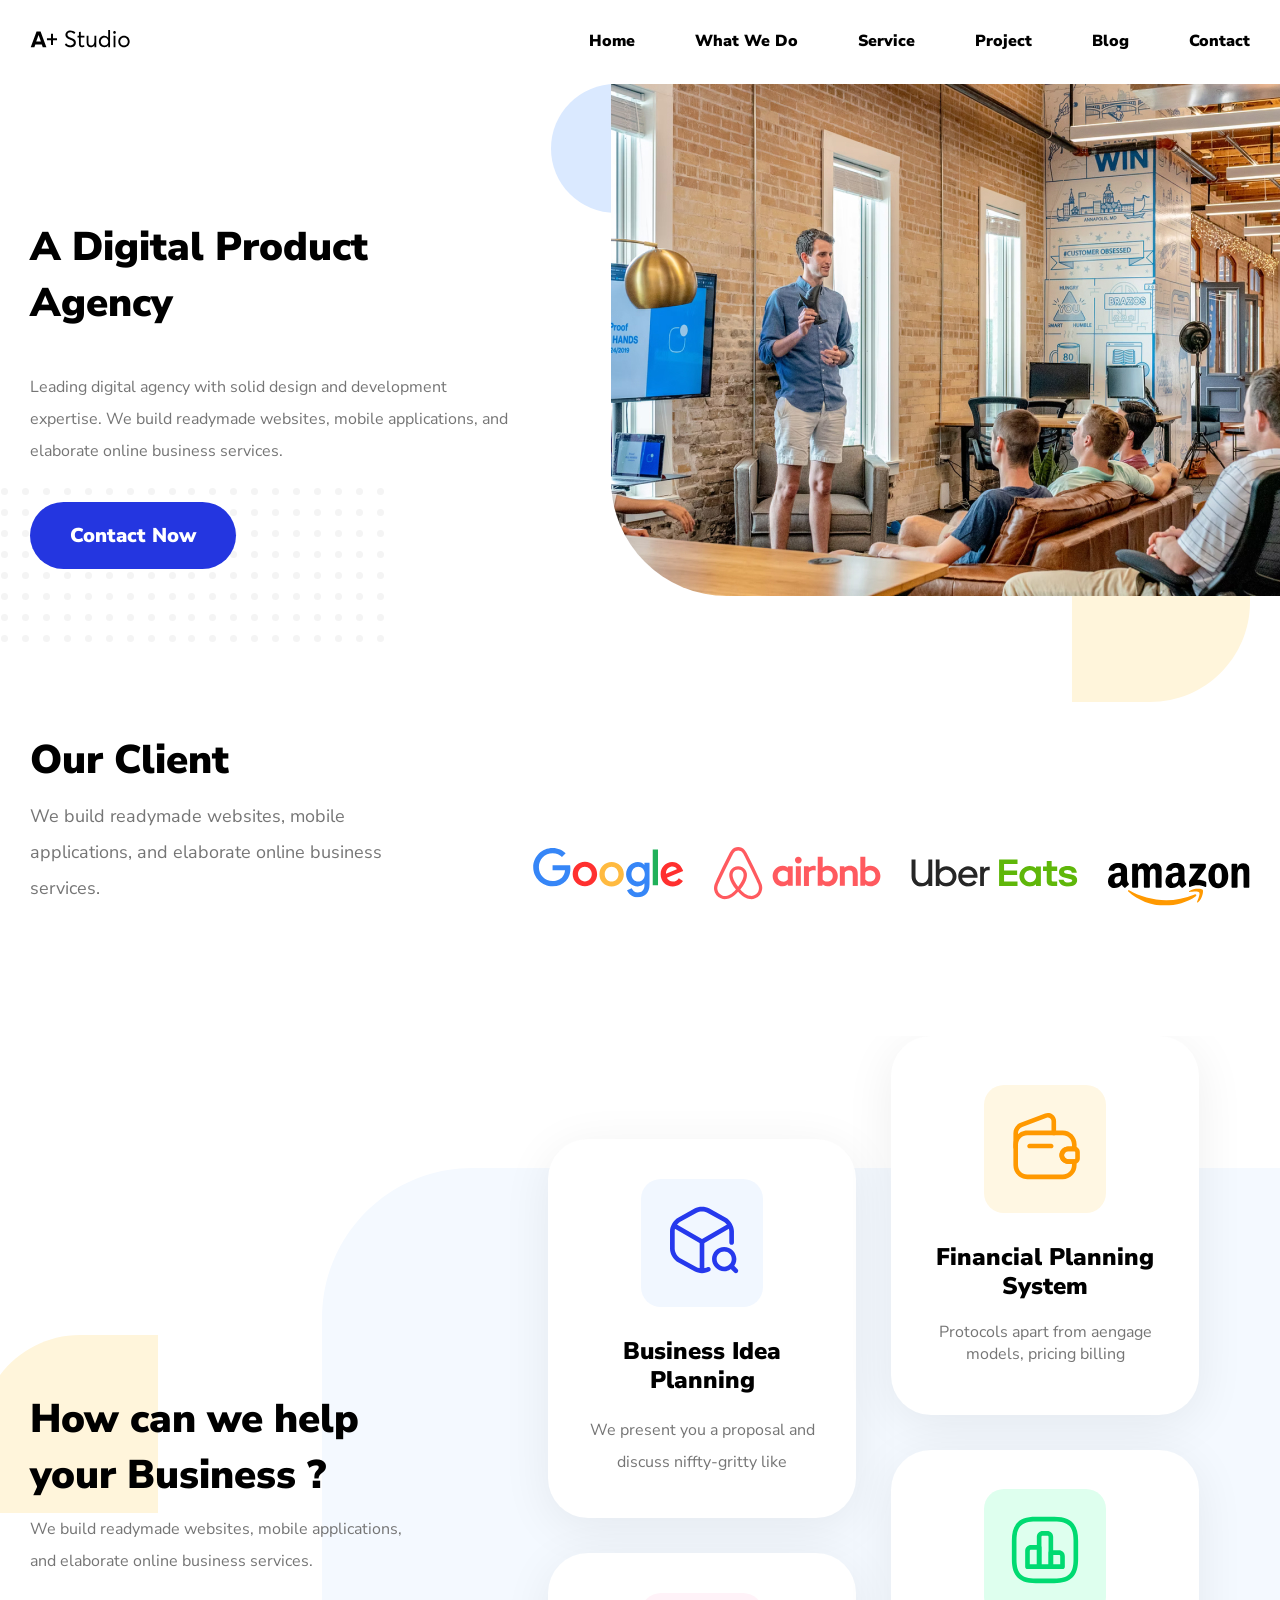
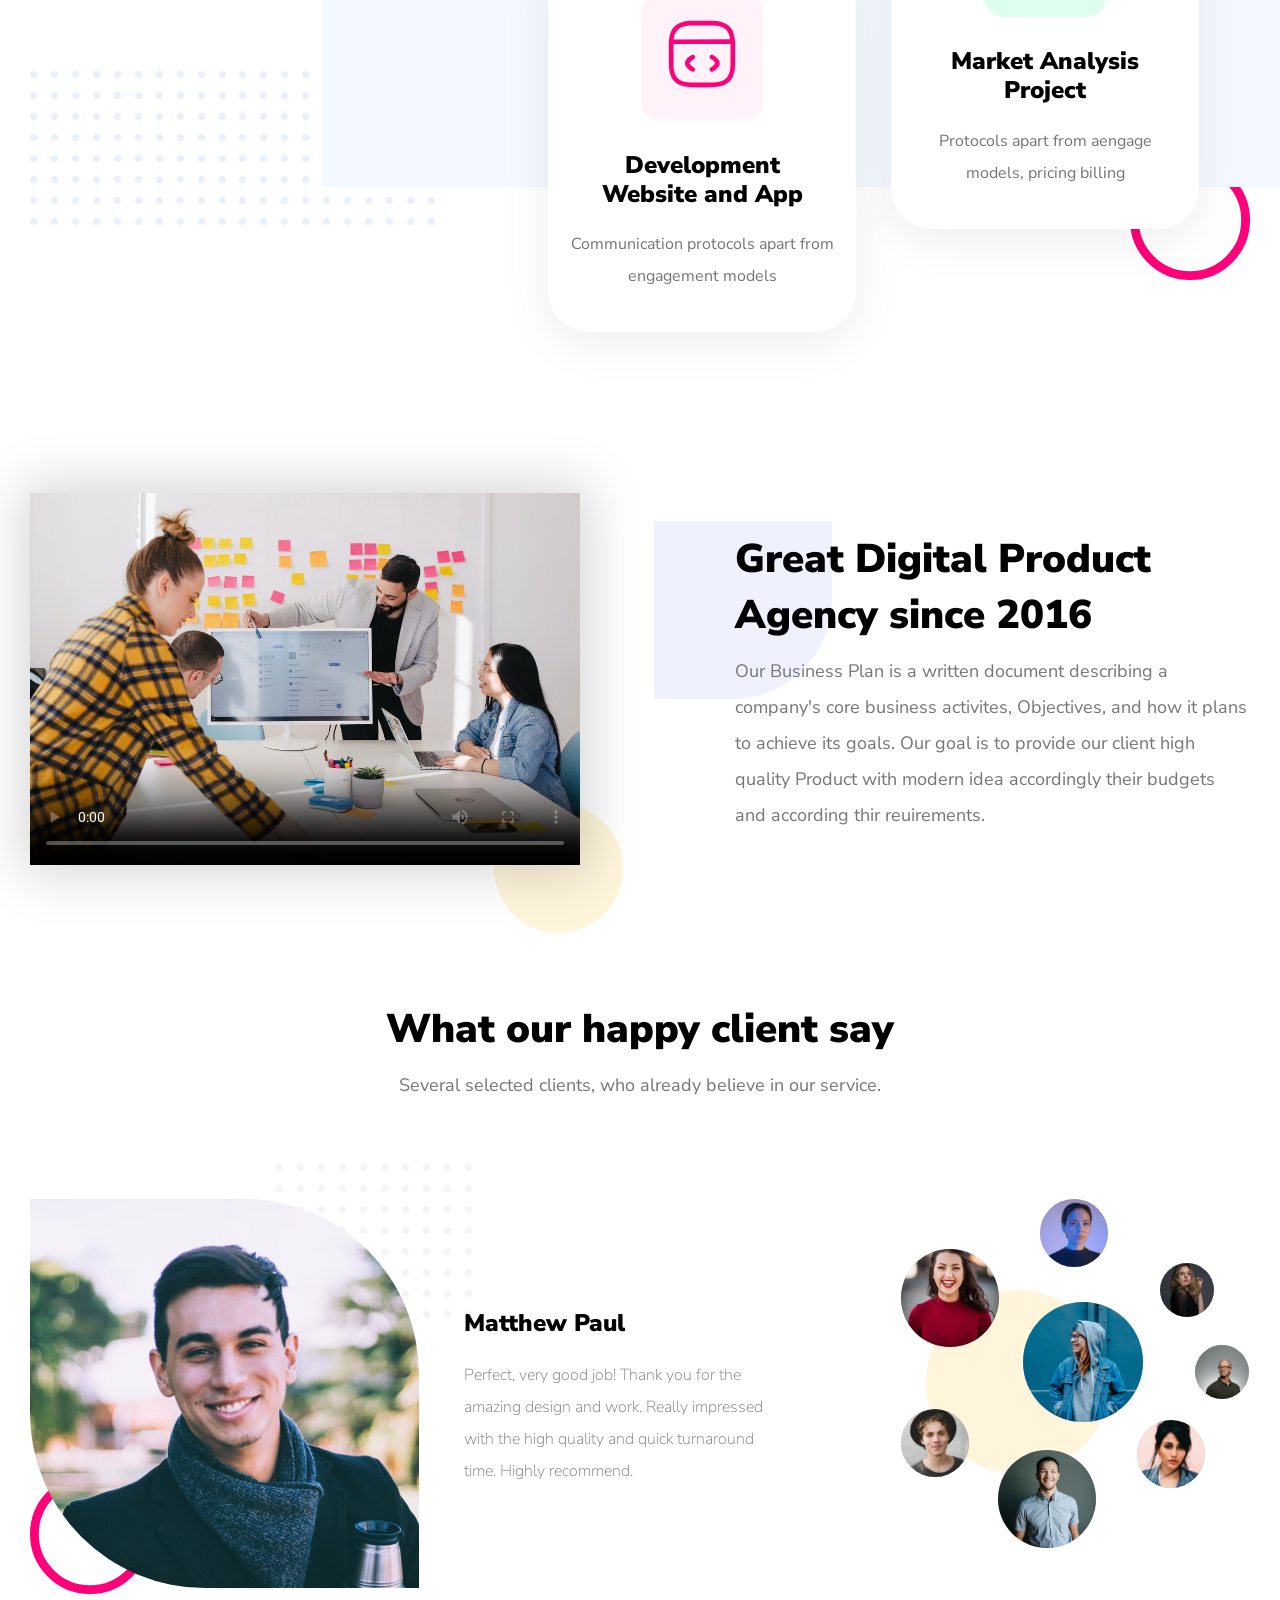
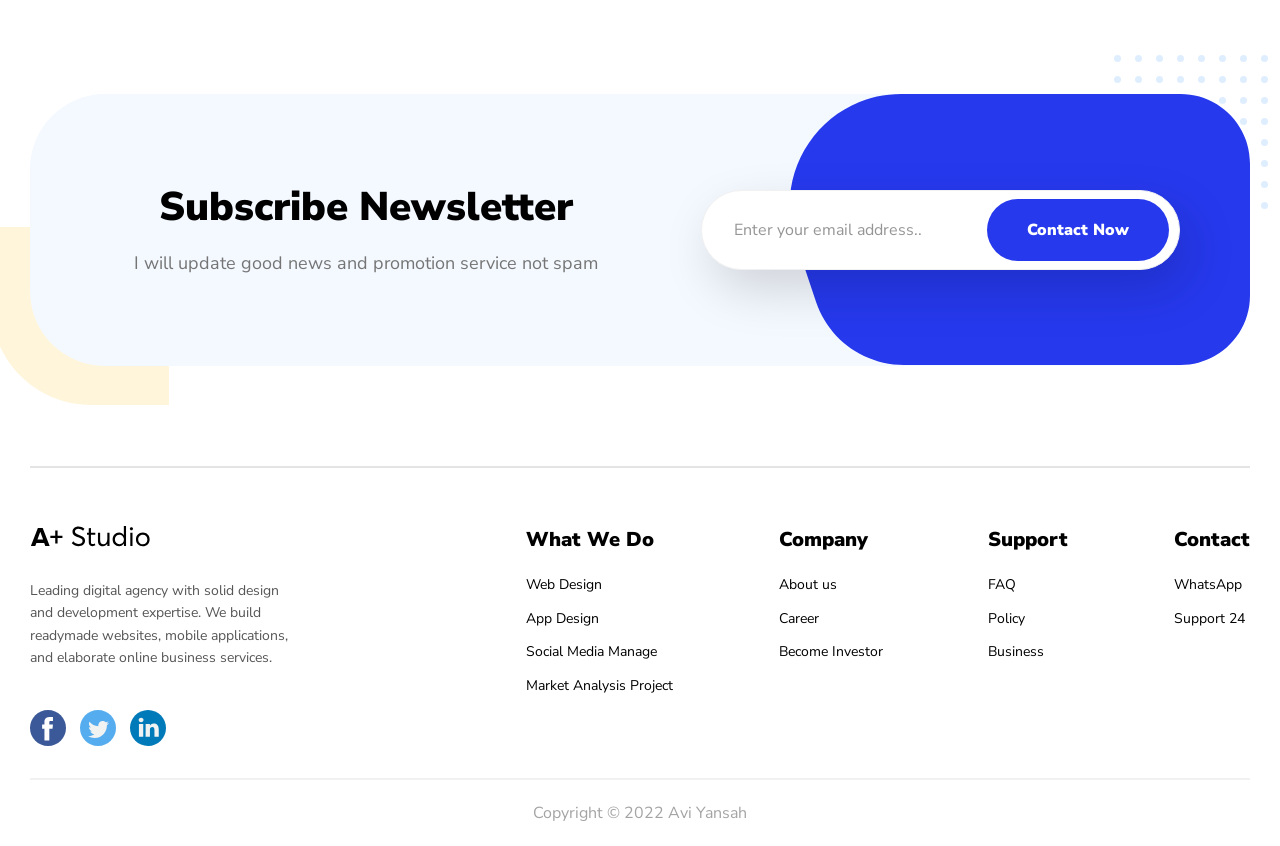
==== commit dfd2fd11: "small edit" ====
--- a/main.html
+++ b/main.html
@@ -122,8 +122,8 @@
         <div class="awards_row">
             <div class="awards_video">
                 <video poster="video/poster_for_video.svg" width="550" height="372" controls
-                       class="awards_video_content">
-                    <source src="video/pexels-peter-fowler-6394054.mp4" type="video/mp4">
+                       class="awards_video_content"  >
+                    <source src="video/pexels-peter-fowler-6394054.mp4" type="video/mp4" sizes="auto">
                 </video>
             </div>
             <img src="img/yellow_ellipse.svg" alt="yellow_ellipse" class="yellow_ellipse_awards">
@@ -199,7 +199,6 @@
 <section class="subscribe">
     <div class="container">
         <div class="subscribe_row">
-            <img src="/img/Rectangle%2030.svg" alt="rectangle" class="subscribe_bg">
             <img src="/img/rectangle.svg" alt="rectangle" class="subscribe_img_bg">
             <div class="subscribe_text">
                 <h3 class="section_title">
--- a/css/main.css
+++ b/css/main.css
@@ -40,15 +40,10 @@
 }
 
 .container {
-  display: -webkit-box;
-  display: -ms-flexbox;
-  display: flex;
-  -ms-flex-wrap: wrap;
-      flex-wrap: wrap;
-  width: 100%;
-  max-width: 1294px;
+  width: 100%;
+  max-width: 1360px;
+  padding: 0 30px;
   margin: 0 auto;
-  padding: 0 15px;
 }
 
 .nav_row {
@@ -109,6 +104,7 @@
   position: relative;
   width: 100%;
   max-width: 500px;
+  padding-right: 20px;
 }
 
 p {
@@ -163,7 +159,7 @@
   position: absolute;
   left: -50px;
   bottom: -175px;
-  z-index: 1;
+  z-index: -1;
 }
 
 .clients {
@@ -190,7 +186,7 @@
       -ms-flex-align: center;
           align-items: center;
 }
-.clients_row img :first-child {
+.clients_row img:first-child {
   margin-left: 0;
 }
 
@@ -393,6 +389,7 @@
 .awards_text {
   width: 565px;
   position: relative;
+  padding-left: 50px;
 }
 .awards_text img {
   position: absolute;
@@ -452,11 +449,12 @@
 }
 
 .active_img img {
-  border-radius: 0 161px 0 161px;
+  border-radius: 0 45% 0 45%;
+  width: 100%;
 }
 
 .active_text {
-  width: 412px;
+  width: 312px;
   margin-left: 45px;
 }
 .active_text h3 {
@@ -560,7 +558,7 @@
           align-items: center;
   border-radius: 75px;
   position: relative;
-  z-index: 1;
+  background: #F4F9FF;
 }
 
 .subscribe_bg {
@@ -599,6 +597,8 @@
 
 .subscribe_form {
   width: 45%;
+  position: unset;
+  z-index: 1;
 }
 
 .subscribe_form:after {
@@ -725,7 +725,8 @@
 }
 
 .footer_text {
-  width: 270px;
+  width: 100%;
+  max-width: 270px;
 }
 .footer_text p {
   line-height: 1.6;
@@ -749,7 +750,7 @@
       -ms-flex-pack: justify;
           justify-content: space-between;
   max-width: 794px;
-  margin-left: 50px;
+  padding-left: 70px;
 }
 
 .footer_block {
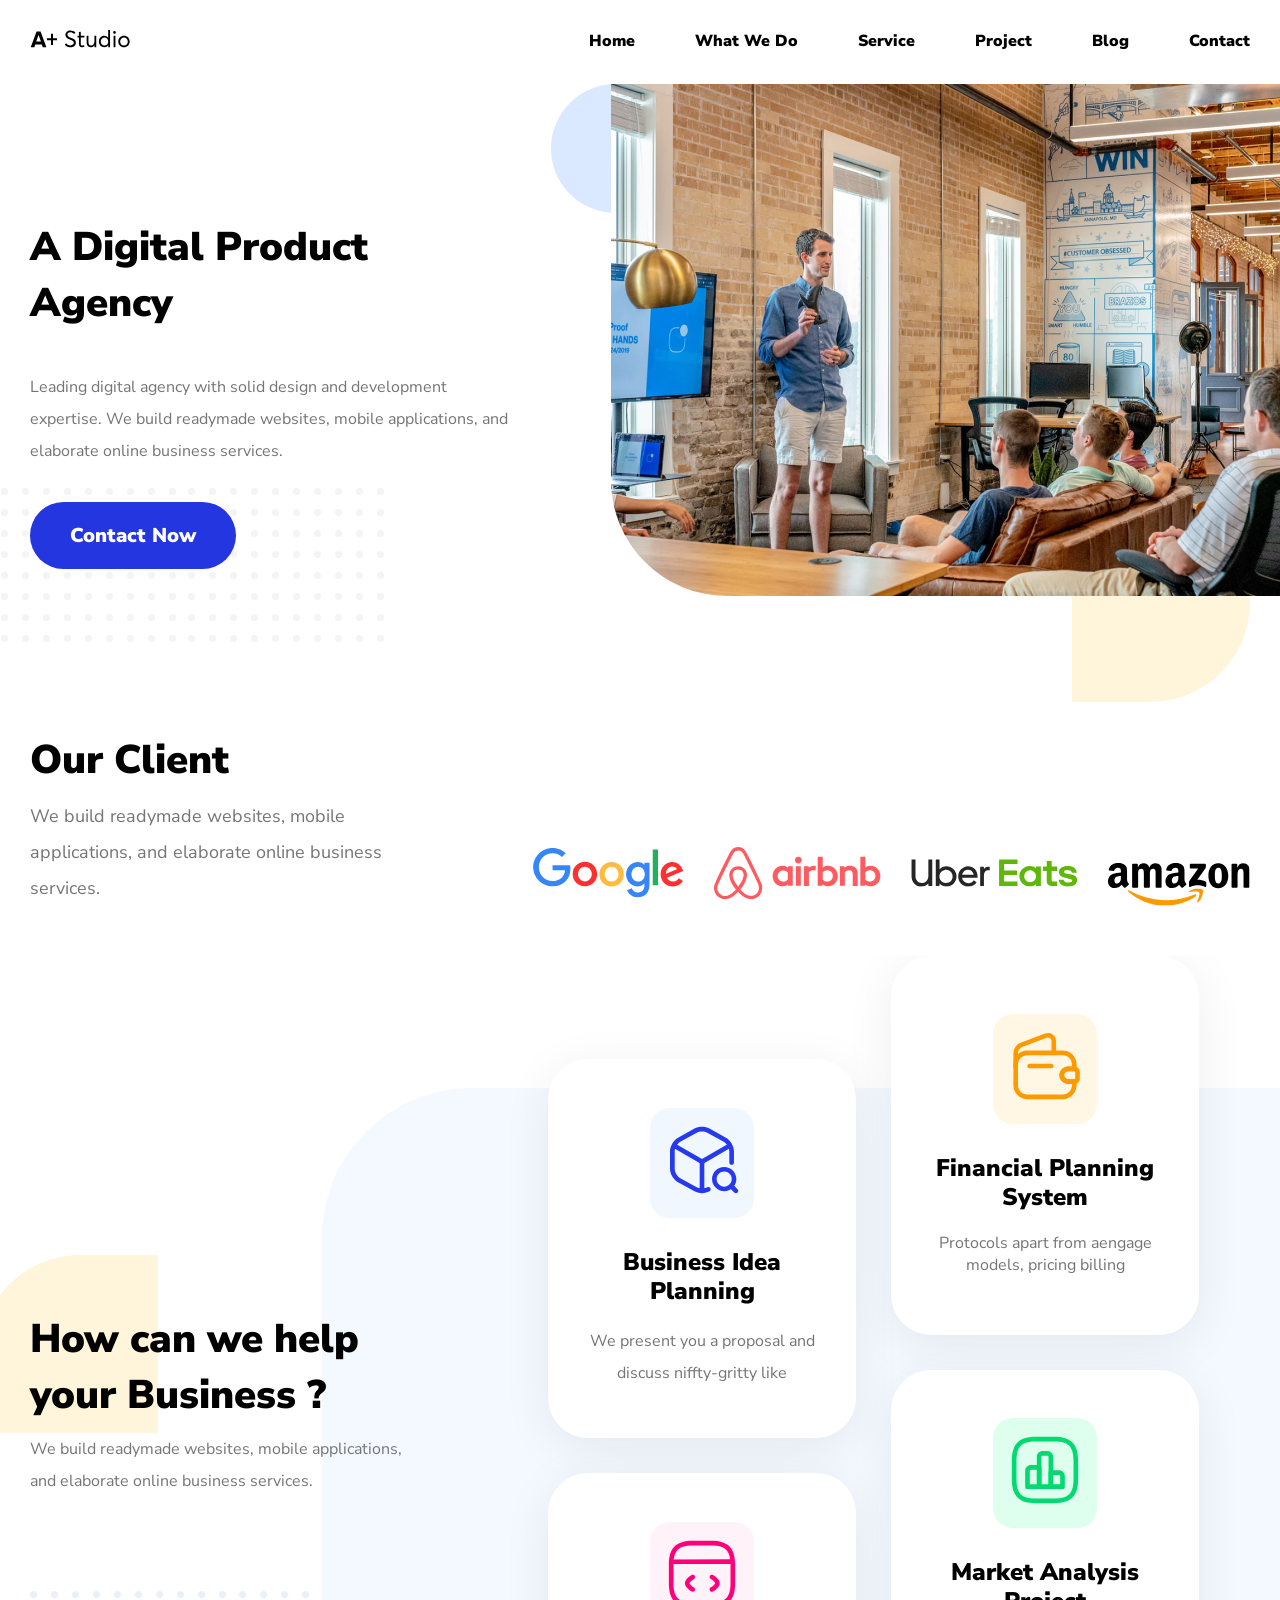
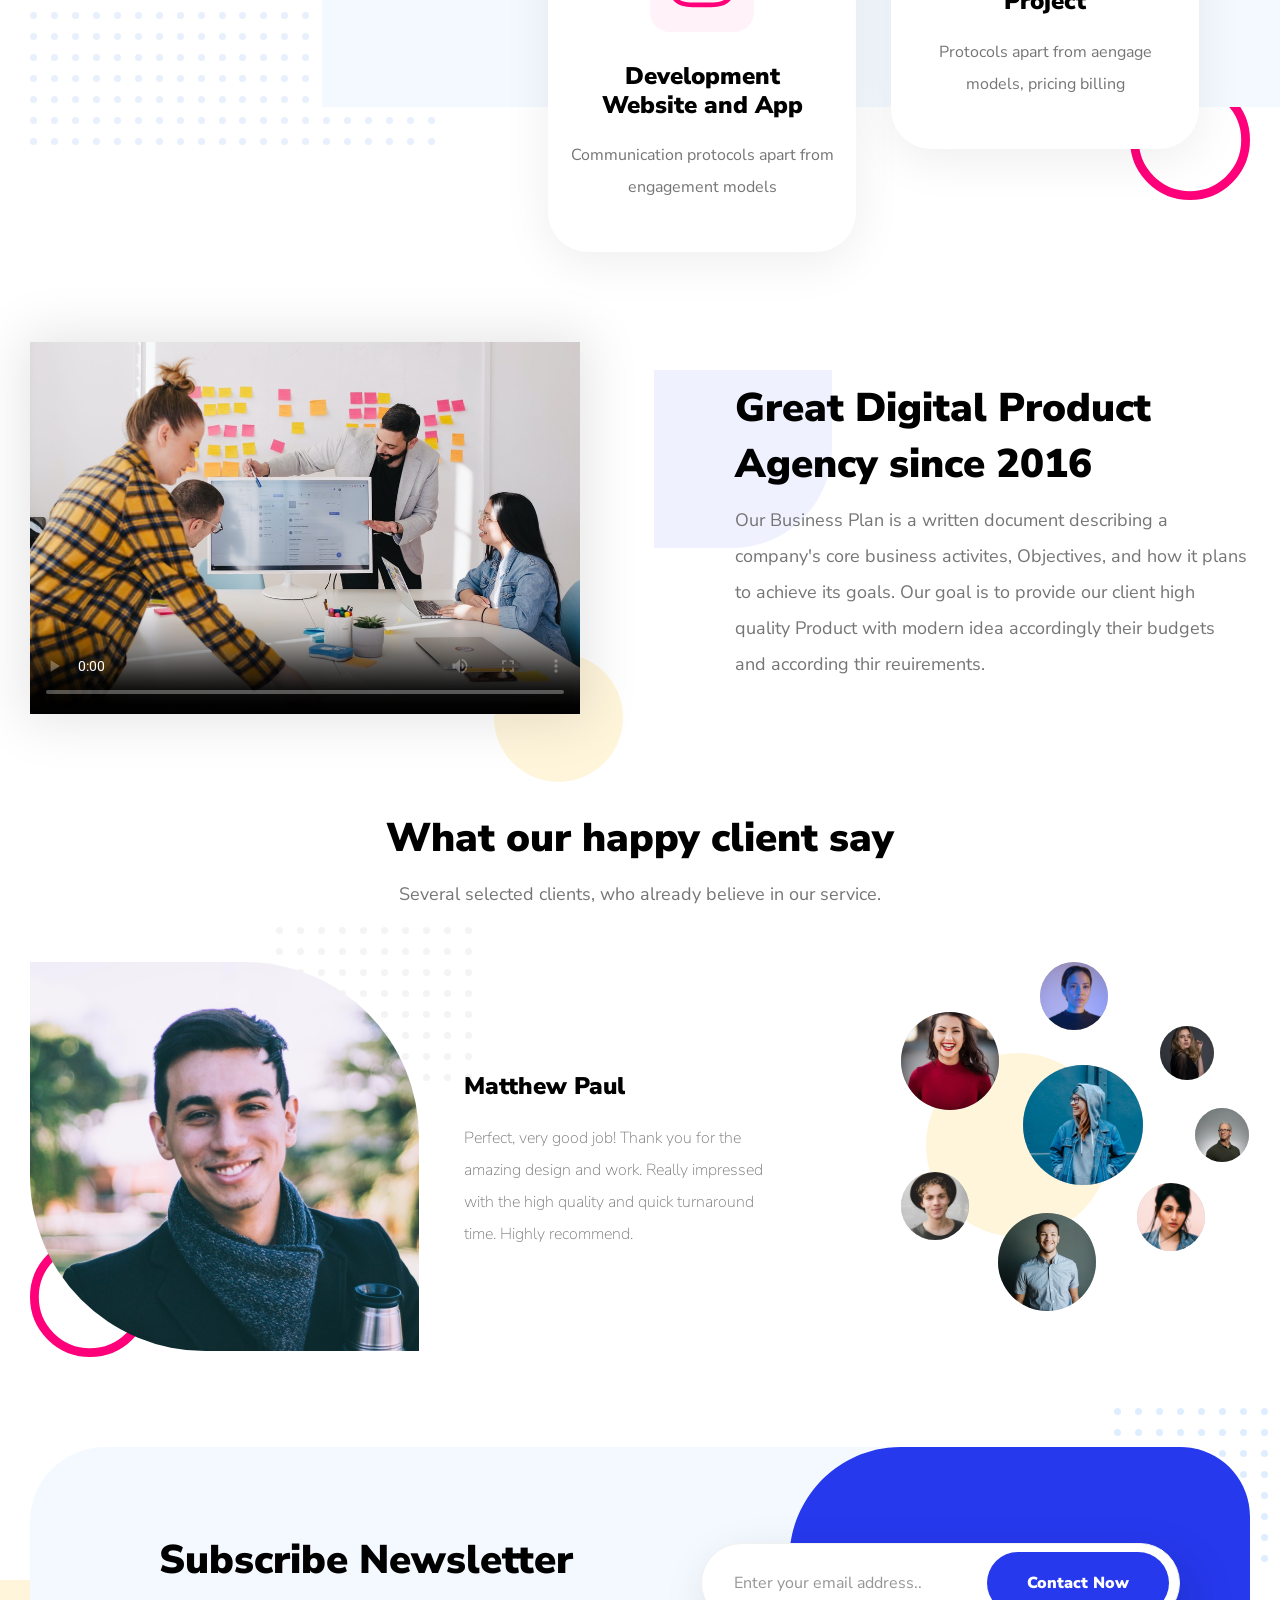
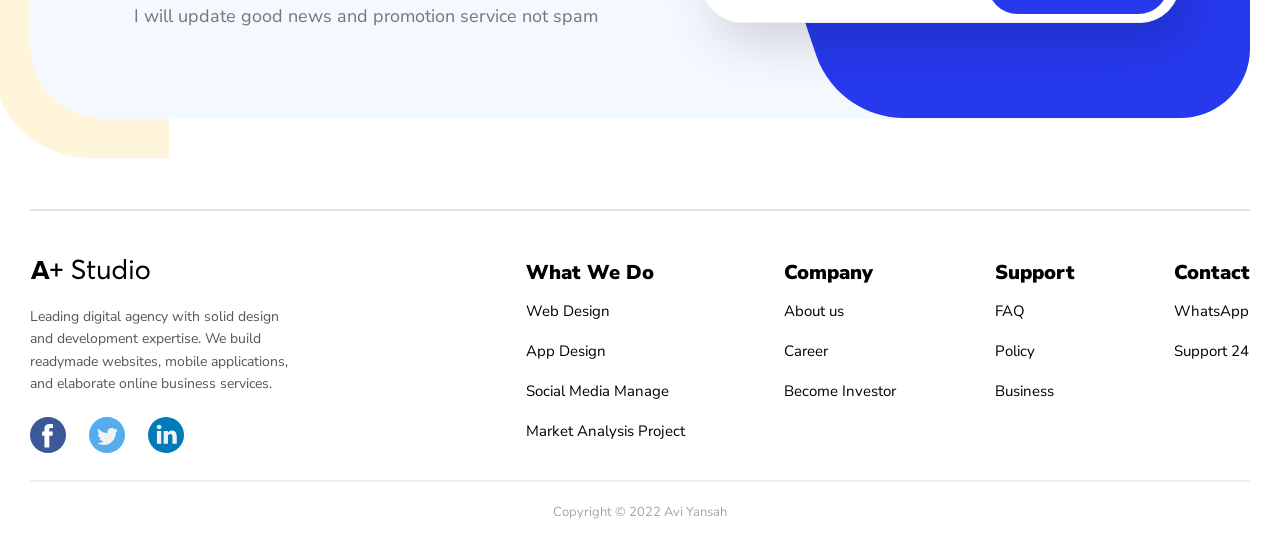
==== commit 328ddbf1: "add" ====
--- a/main.html
+++ b/main.html
@@ -224,17 +224,17 @@
                 <img src="img/logo.svg" alt="logo">
                 <p>Leading digital agency with solid design and development expertise. We build readymade websites,
                     mobile applications, and elaborate online business services.</p>
-                <div class="footer_social">
-                    <a href="#">
-                        <img src="img/footer/facebook.svg" alt="facebook">
-                    </a>
-                    <a href="#">
-                        <img src="img/footer/twitter.svg" alt="twitter">
-                    </a>
-                    <a href="#">
-                        <img src="img/footer/linkedin.svg" alt="linkedin">
-                    </a>
-                </div>
+                <ul class="footer_social">
+                    <li>
+                        <a href="#" class="social-icon_facebook" target="_blank" rel="facebook"></a>
+                    </li>
+                    <li>
+                        <a href="#" class="social-icon_twitter" target="_blank" rel="twitter"></a>
+                    </li>
+                    <li>
+                        <a href="#" class="social-icon_inst" target="_blank" rel="instargam"></a>
+                    </li>
+                </ul>
             </div>
 
             <section class="footer_flex">
--- a/css/main.css
+++ b/css/main.css
@@ -163,7 +163,7 @@
 }
 
 .clients {
-  padding-bottom: 130px;
+  padding-bottom: 50px;
 }
 
 .clients_row {
@@ -177,17 +177,12 @@
   -webkit-box-align: end;
       -ms-flex-align: end;
           align-items: flex-end;
-  -ms-flex-wrap: wrap;
-      flex-wrap: wrap;
 }
 .clients_row img {
   margin-left: 30px;
   -webkit-box-align: center;
       -ms-flex-align: center;
           align-items: center;
-}
-.clients_row img:first-child {
-  margin-left: 0;
 }
 
 .clients_icon {
@@ -220,7 +215,7 @@
 }
 
 .benefits {
-  padding-bottom: 161px;
+  padding-bottom: 90px;
   overflow: hidden;
 }
 
@@ -241,6 +236,7 @@
 .benefits_text {
   position: relative;
   width: 400px;
+  margin-right: 15px;
 }
 .benefits_text .rectangle {
   position: absolute;
@@ -324,7 +320,7 @@
 }
 
 .img_block {
-  padding: 24px 24px;
+  padding: 15px 15px;
   background: var(--bg);
   border-radius: 20px;
 }
@@ -369,7 +365,7 @@
 }
 
 .awards {
-  padding-bottom: 130px;
+  padding-bottom: 90px;
 }
 
 .awards_row {
@@ -387,7 +383,8 @@
 }
 
 .awards_text {
-  width: 565px;
+  width: 100%;
+  max-width: 565px;
   position: relative;
   padding-left: 50px;
 }
@@ -408,12 +405,14 @@
 }
 
 .awards_video_content {
-  -webkit-box-shadow: 1px 0 50px 8px #0000002b;
-          box-shadow: 1px 0 50px 8px #0000002b;
+  -webkit-box-shadow: 1px 0 50px 8px rgba(0, 0, 0, 0.1);
+          box-shadow: 1px 0 50px 8px rgba(0, 0, 0, 0.1);
+  width: 100%;
+  height: 100%;
 }
 
 .reviews {
-  padding-bottom: 100px;
+  padding-bottom: 90px;
 }
 
 .reviews_text {
@@ -431,7 +430,7 @@
   -webkit-box-pack: justify;
       -ms-flex-pack: justify;
           justify-content: space-between;
-  margin-top: 96px;
+  margin-top: 50px;
 }
 
 .catalog {
@@ -682,7 +681,7 @@
 }
 
 .footer {
-  padding-top: 100px;
+  padding-top: 90px;
   position: relative;
 }
 
@@ -694,7 +693,7 @@
       -ms-flex-pack: justify;
           justify-content: space-between;
   position: relative;
-  padding: 60px 0 29px;
+  padding: 50px 0 29px;
   width: 100%;
   font-size: 14px;
 }
@@ -722,6 +721,7 @@
   text-align: center;
   color: #A4A4A4;
   padding: 17px 0;
+  font-size: 13px;
 }
 
 .footer_text {
@@ -730,15 +730,41 @@
 }
 .footer_text p {
   line-height: 1.6;
-  padding-top: 28px;
+  padding-top: 21px;
   color: #565656;
 }
 
 .footer_social {
-  padding-top: 40px;
+  margin-top: 21px;
+  display: -webkit-box;
+  display: -ms-flexbox;
+  display: flex;
 }
 .footer_social img {
   margin-right: 10px;
+}
+
+.social-icon_facebook {
+  background: url("/img/footer/facebook.svg") no-repeat;
+  width: 36px;
+  height: 36px;
+  display: block;
+  margin-right: 23px;
+}
+
+.social-icon_twitter {
+  background: url("/img/footer/twitter.svg") no-repeat;
+  width: 36px;
+  height: 36px;
+  display: block;
+  margin-right: 23px;
+}
+
+.social-icon_inst {
+  background: url("/img/footer/linkedin.svg") no-repeat;
+  width: 36px;
+  height: 36px;
+  display: block;
 }
 
 .footer_flex {
@@ -770,5 +796,32 @@
 }
 .footer_block a {
   color: black;
-  line-height: 2.4;
+  margin-bottom: 20px;
+  font-size: 15px;
+}
+.footer_block a:last-child {
+  margin: 0;
+}
+
+@media (max-width: 1200px) {
+  .clients {
+    padding-bottom: 90px;
+  }
+
+  .clients_row {
+    -webkit-box-pack: justify;
+        -ms-flex-pack: justify;
+            justify-content: space-between;
+    -webkit-box-align: center;
+        -ms-flex-align: center;
+            align-items: center;
+  }
+
+  .clients_icon {
+    -ms-flex-wrap: wrap;
+        flex-wrap: wrap;
+    -webkit-box-pack: center;
+        -ms-flex-pack: center;
+            justify-content: center;
+  }
 }
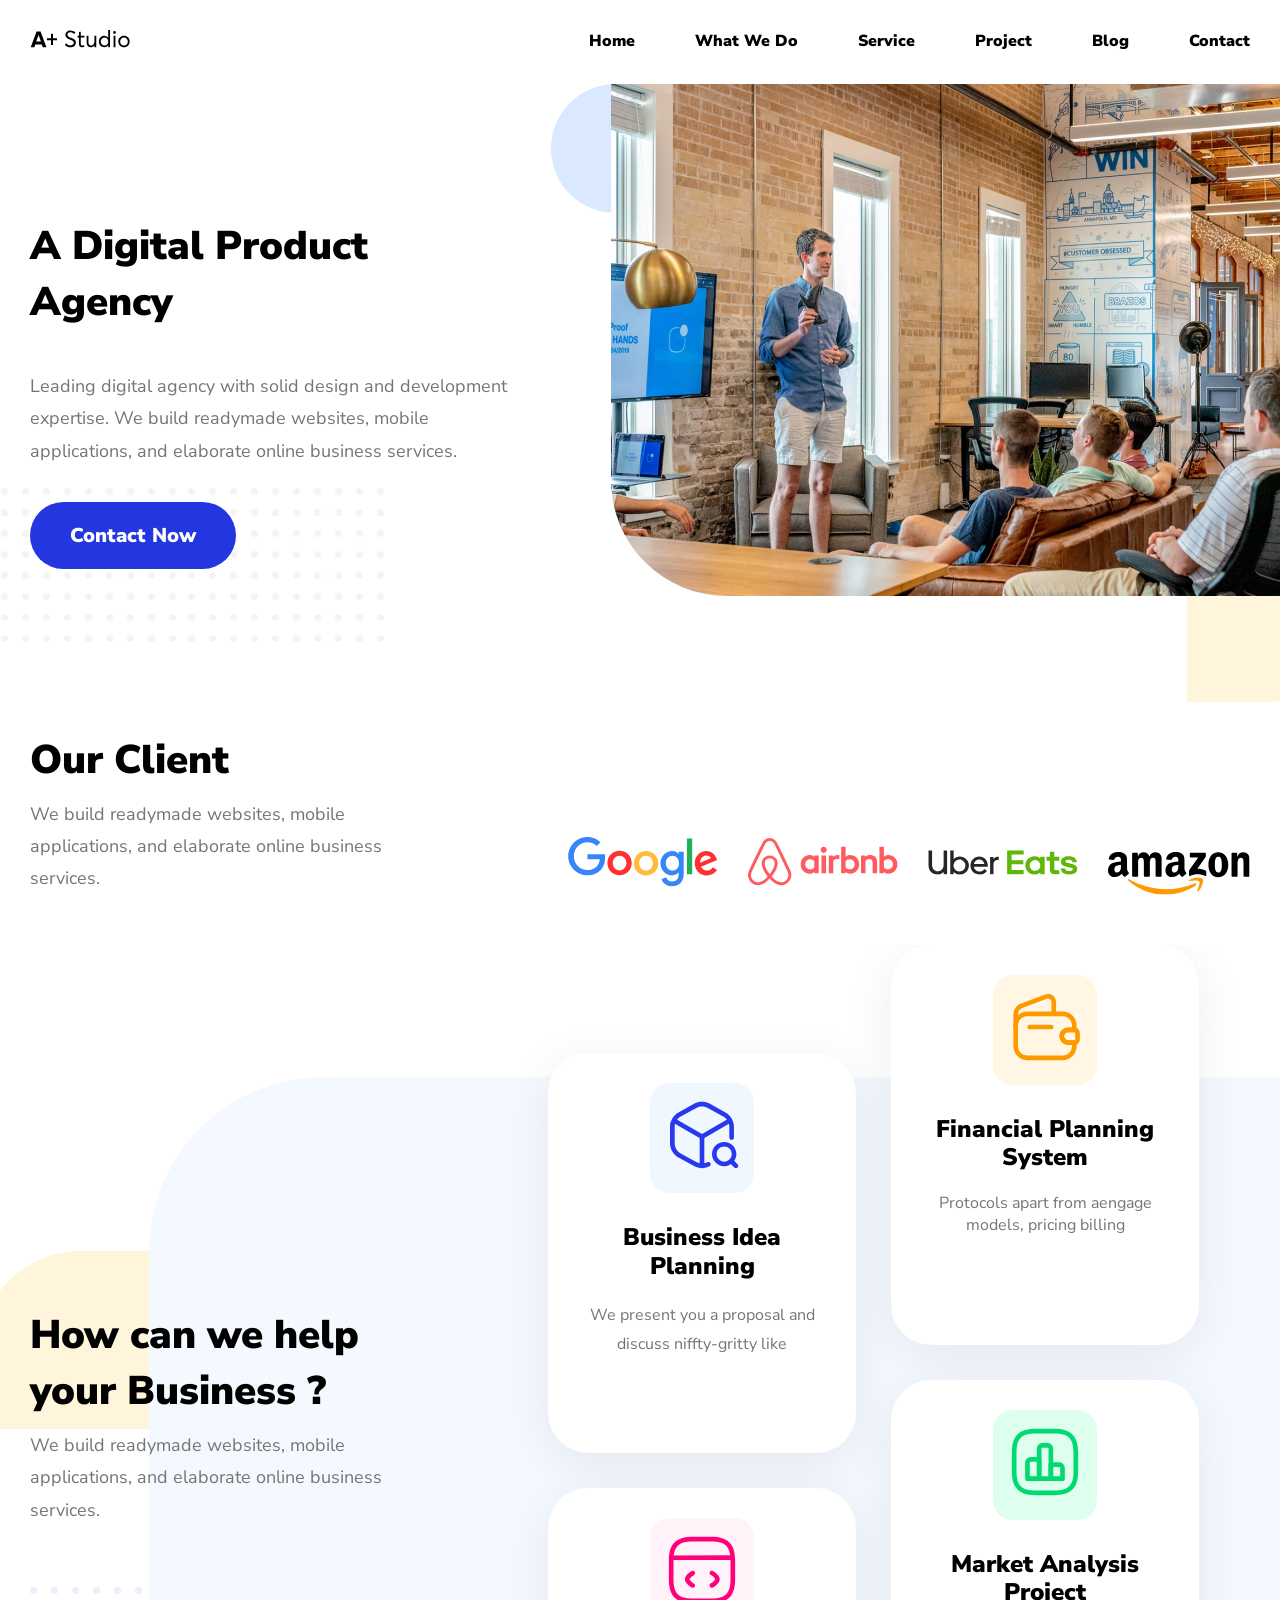
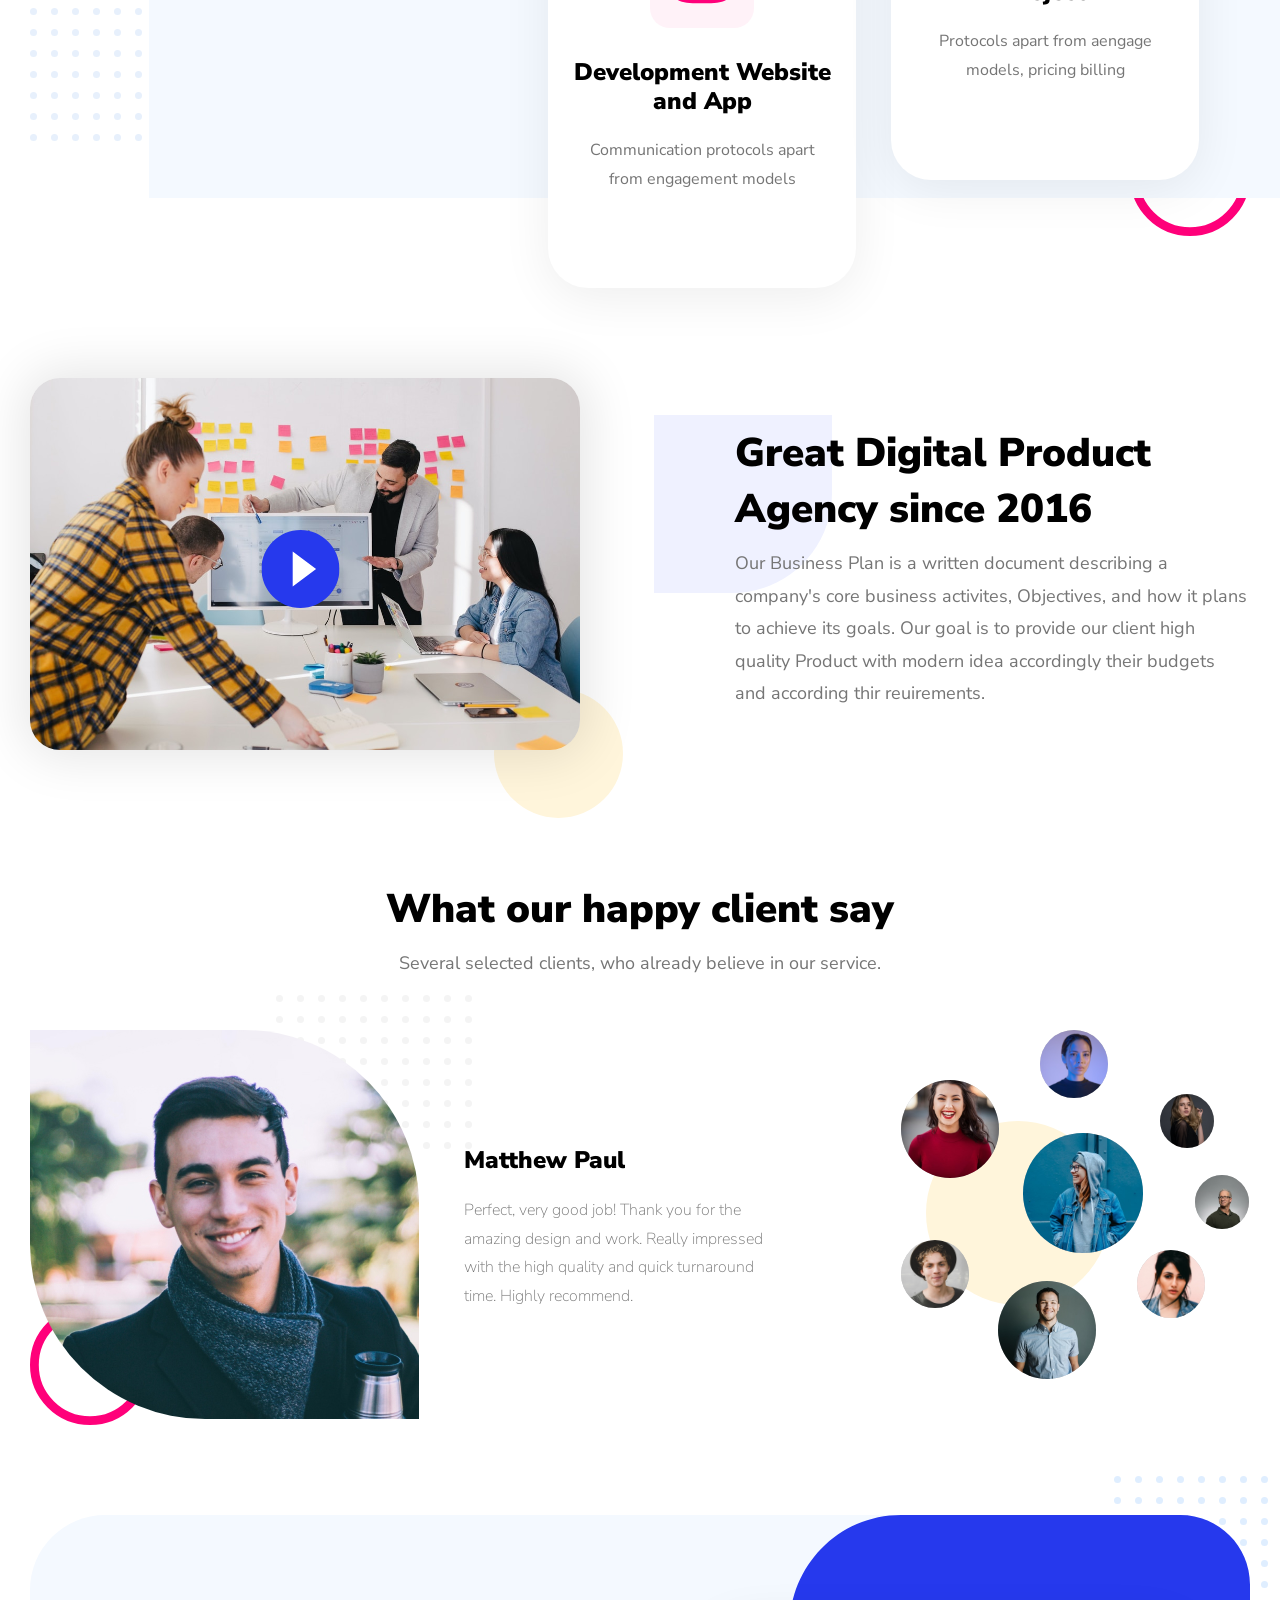
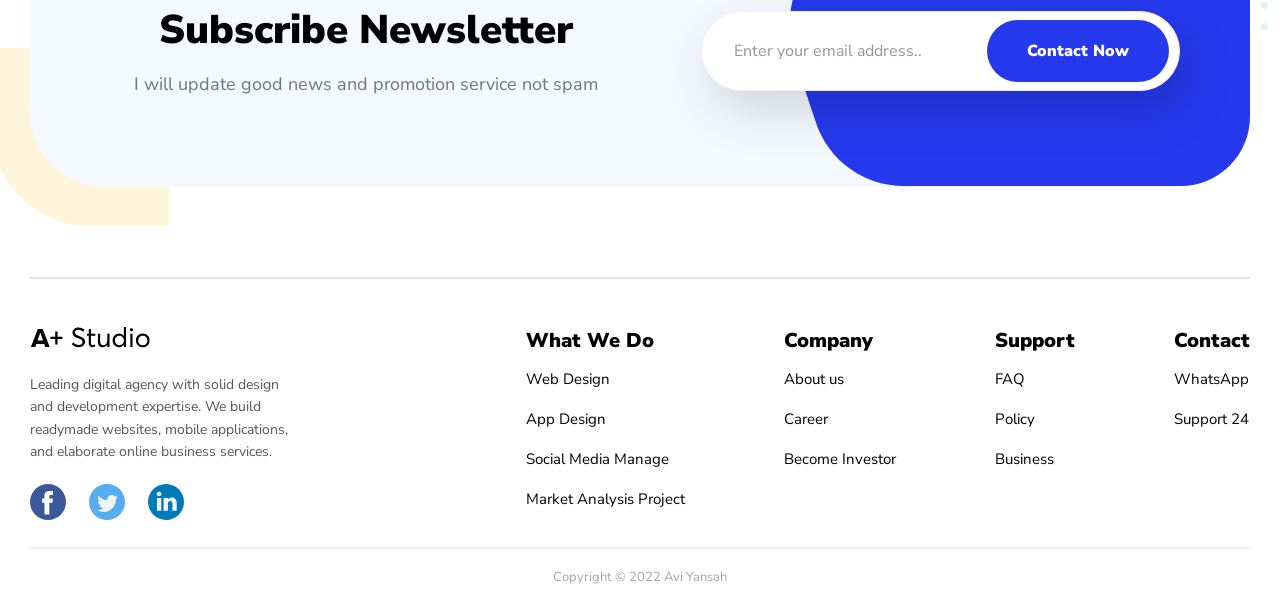
==== commit 3a8436e5: "add media" ====
--- a/main.html
+++ b/main.html
@@ -8,6 +8,7 @@
     <link rel="preconnect" href="https://fonts.gstatic.com" crossorigin>
     <link href="https://fonts.googleapis.com/css2?family=Nunito+Sans:wght@300;400;700&family=Roboto:wght@400;700&display=swap"
           rel="stylesheet">
+    <script  src="js/mediaelement-and-player.min.js"></script>
     <link rel="stylesheet" href="css/main.css">
     <script src="https://ajax.googleapis.com/ajax/libs/jquery/3.6.0/jquery.min.js"></script>
 </head>
@@ -77,7 +78,7 @@
         <div class="benefits_row">
             <div class="benefits_text">
                 <div class="section_title">How can we help your Business ?</div>
-                <p>We build readymade websites, mobile applications, and elaborate online business services.</p>
+                <p class="section_subtitle">We build readymade websites, mobile applications, and elaborate online business services.</p>
                 <img src="img/rectangle.svg" alt="rectangle" class="rectangle">
                 <img src="img/dot_ornament_blue.svg" alt="dot_ornament_blue" class="dot_ornament">
             </div>
@@ -88,7 +89,7 @@
                         <img src="img/icons_help/1.svg" alt="Business Idea Planning">
                     </div>
                     <h3 class="card_title">Business Idea Planning</h3>
-                    <p class="card_subtitle">We present you a proposal and discuss niffty-gritty like</p>
+                    <p class="card_subtitle"> We present you a proposal and discuss niffty-gritty like </p>
                 </div>
                 <div class="card_item grid_2">
                     <div class="img_block" style="--bg:#FFF7E3">
@@ -120,12 +121,17 @@
 <section class="awards">
     <div class="container">
         <div class="awards_row">
+
             <div class="awards_video">
-                <video poster="video/poster_for_video.svg" width="550" height="372" controls
-                       class="awards_video_content"  >
+                <video poster="video/poster_for_video.svg" width="550" height="372"
+                       class="awards_video_content" >
                     <source src="video/pexels-peter-fowler-6394054.mp4" type="video/mp4" sizes="auto">
                 </video>
-            </div>
+                <div class="video_play">
+                    <img src="video/btn_play.svg" class="video_play-active" alt="btn_play">
+                </div>
+            </div>
+
             <img src="img/yellow_ellipse.svg" alt="yellow_ellipse" class="yellow_ellipse_awards">
             <div class="awards_text">
                 <div class="section_title">Great Digital Product Agency since 2016</div>
--- a/css/main.css
+++ b/css/main.css
@@ -44,6 +44,10 @@
   max-width: 1360px;
   padding: 0 30px;
   margin: 0 auto;
+}
+
+p {
+  line-height: 1.8;
 }
 
 .nav_row {
@@ -106,9 +110,8 @@
   max-width: 500px;
   padding-right: 20px;
 }
-
-p {
-  line-height: 2;
+.header_text p {
+  font-size: 18px;
 }
 
 .header_title {
@@ -121,10 +124,11 @@
 
 .header_img {
   position: relative;
+  margin-right: -115px;
 }
 .header_img .pic {
   border-radius: 0 0 0 116px;
-  margin-right: -115px;
+  width: 100%;
 }
 .header_img .ellipse {
   position: absolute;
@@ -183,6 +187,8 @@
   -webkit-box-align: center;
       -ms-flex-align: center;
           align-items: center;
+  width: 100%;
+  max-width: 150px;
 }
 
 .clients_icon {
@@ -198,7 +204,8 @@
 }
 
 .clients_text {
-  width: 420px;
+  width: 100%;
+  max-width: 420px;
 }
 
 .section_title {
@@ -278,12 +285,13 @@
   top: 132px;
   right: -119px;
   z-index: -1;
+  width: 100%;
 }
 
 .card_item {
   width: 100%;
   max-width: 308px;
-  height: 379px;
+  height: 400px;
   display: -webkit-box;
   display: -ms-flexbox;
   display: flex;
@@ -294,13 +302,14 @@
   -webkit-box-align: center;
       -ms-flex-align: center;
           align-items: center;
-  -webkit-box-pack: center;
-      -ms-flex-pack: center;
-          justify-content: center;
+  -webkit-box-pack: start;
+      -ms-flex-pack: start;
+          justify-content: flex-start;
   border-radius: 40px;
   -webkit-box-shadow: 0 10px 50px 0 #00000012;
           box-shadow: 0 10px 50px 0 #00000012;
   background: white;
+  padding: 30px 25px;
 }
 
 .card_title {
@@ -310,13 +319,11 @@
   text-align: center;
   margin-top: 30px;
   font-weight: 900;
-  padding: 0 40px;
 }
 
 .card_subtitle {
   text-align: center;
   margin-top: 20px;
-  padding: 0 20px;
 }
 
 .img_block {
@@ -365,7 +372,7 @@
 }
 
 .awards {
-  padding-bottom: 90px;
+  padding-bottom: 125px;
 }
 
 .awards_row {
@@ -404,11 +411,24 @@
   z-index: -1;
 }
 
+.awards_video {
+  position: relative;
+}
+
 .awards_video_content {
   -webkit-box-shadow: 1px 0 50px 8px rgba(0, 0, 0, 0.1);
           box-shadow: 1px 0 50px 8px rgba(0, 0, 0, 0.1);
-  width: 100%;
-  height: 100%;
+  border-radius: 30px;
+}
+
+.video_play {
+  position: absolute;
+  top: 40%;
+  left: 42%;
+  z-index: 2;
+  width: 78px;
+  height: 78px;
+  cursor: pointer;
 }
 
 .reviews {
@@ -804,24 +824,122 @@
 }
 
 @media (max-width: 1200px) {
-  .clients {
-    padding-bottom: 90px;
+  .header_text {
+    max-width: 418px;
   }
 
   .clients_row {
-    -webkit-box-pack: justify;
-        -ms-flex-pack: justify;
-            justify-content: space-between;
     -webkit-box-align: center;
         -ms-flex-align: center;
             align-items: center;
   }
 
   .clients_icon {
-    -ms-flex-wrap: wrap;
-        flex-wrap: wrap;
-    -webkit-box-pack: center;
-        -ms-flex-pack: center;
-            justify-content: center;
+    -webkit-box-pack: end;
+        -ms-flex-pack: end;
+            justify-content: flex-end;
+  }
+  .clients_icon img {
+    max-width: 135px;
+  }
+
+  .clients_text {
+    max-width: 360px;
+  }
+}
+@media (max-width: 1050px) {
+  .navigation-list li {
+    margin-right: 35px;
+  }
+
+  .header_title {
+    margin-bottom: 15px;
+  }
+
+  .header_btm {
+    margin-bottom: 15px;
+    margin-top: 26px;
+    font-size: 17px;
+  }
+
+  .section_title {
+    font-size: 31px;
+  }
+
+  .clients_text {
+    max-width: 300px;
+  }
+
+  .clients_row img {
+    max-width: 120px;
+  }
+
+  .benefits_card {
+    grid-gap: 20px;
+    margin: 0;
+  }
+
+  .card_item {
+    height: 330px;
+  }
+
+  .img_block {
+    padding: 12px;
+  }
+  .img_block img {
+    width: 60px;
+    height: 60px;
+  }
+
+  .card_title {
+    margin-top: 26px;
+    font-size: 19px;
+  }
+
+  .awards_row {
+    -webkit-box-orient: vertical;
+    -webkit-box-direction: reverse;
+        -ms-flex-direction: column-reverse;
+            flex-direction: column-reverse;
+  }
+
+  .awards_text {
+    text-align: end;
+    max-width: inherit;
+    margin-bottom: 35px;
+    padding-left: 0;
+  }
+
+  .reviews_catalog {
+    -webkit-box-align: center;
+        -ms-flex-align: center;
+            align-items: center;
+  }
+
+  .catalog_active_row {
+    -webkit-box-orient: vertical;
+    -webkit-box-direction: normal;
+        -ms-flex-direction: column;
+            flex-direction: column;
+    -webkit-box-align: start;
+        -ms-flex-align: start;
+            align-items: flex-start;
+    width: 100%;
+    max-width: 314px;
+  }
+
+  .active_text {
+    margin-top: 20px;
+    margin-left: 0;
+    border-radius: 0 30% 0 30%;
+  }
+  .active_text h3 {
+    margin-left: 0;
+  }
+
+  .pink_ellipse_active {
+    position: absolute;
+    bottom: 161px;
+    right: -41px;
   }
 }
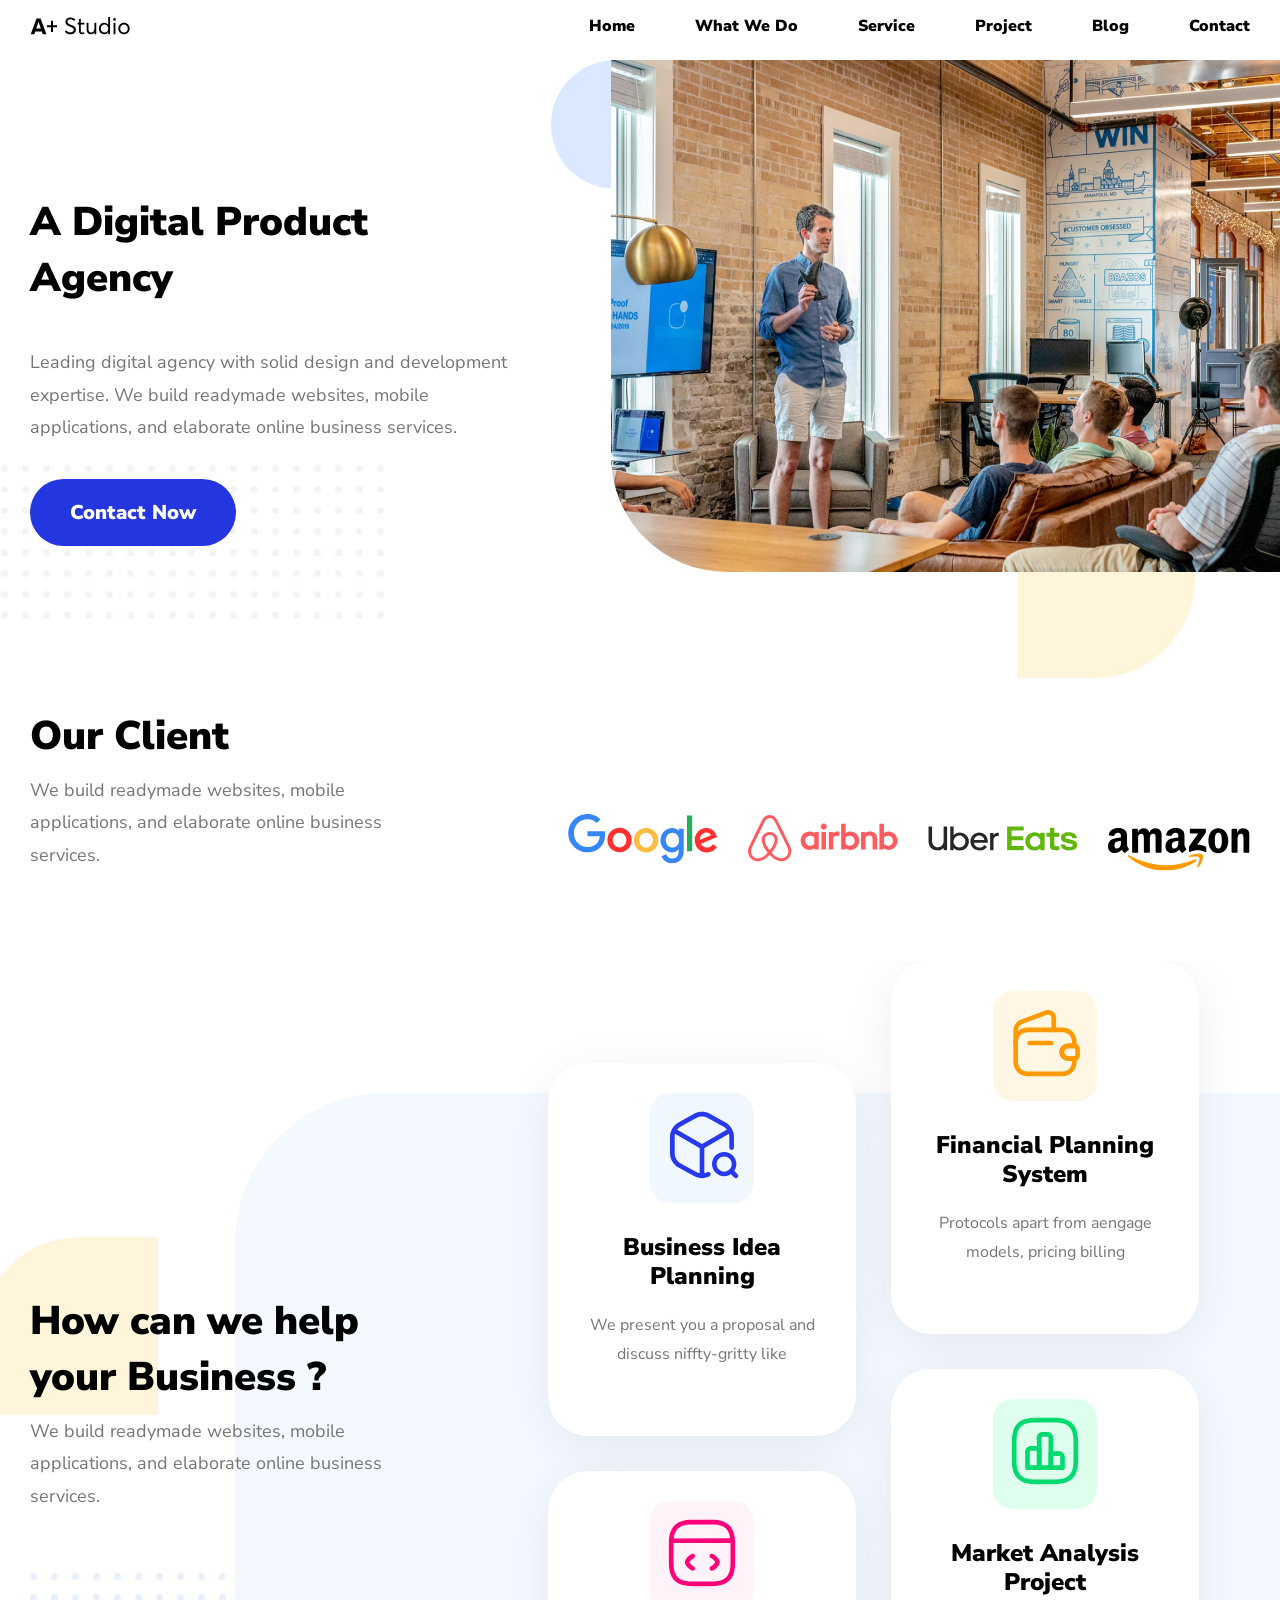
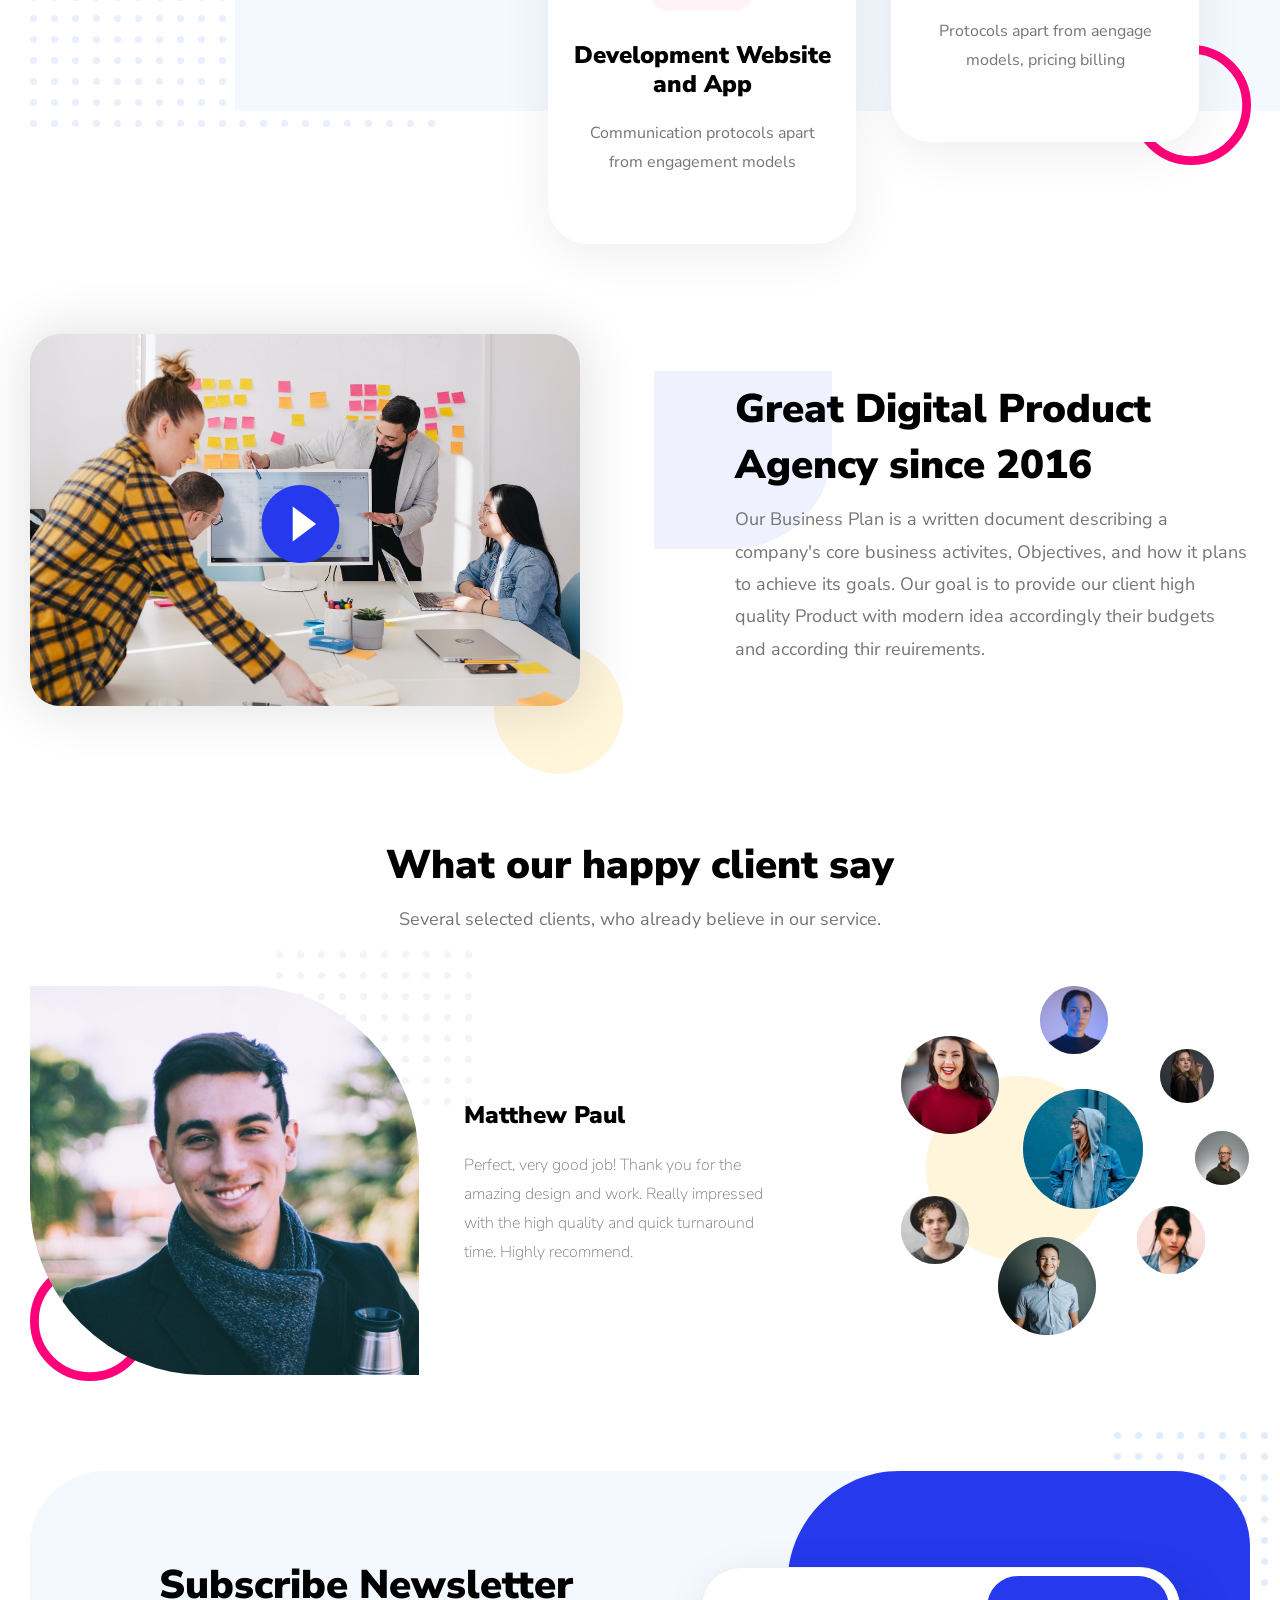
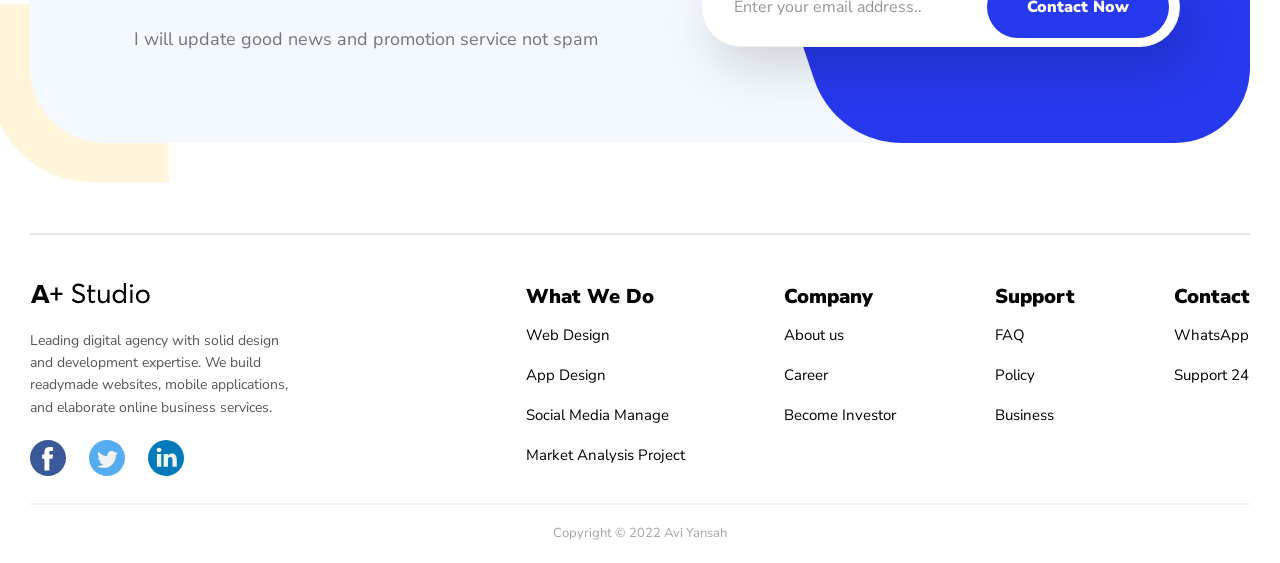
==== commit 69571809: "add burger js" ====
--- a/main.html
+++ b/main.html
@@ -8,7 +8,6 @@
     <link rel="preconnect" href="https://fonts.gstatic.com" crossorigin>
     <link href="https://fonts.googleapis.com/css2?family=Nunito+Sans:wght@300;400;700&family=Roboto:wght@400;700&display=swap"
           rel="stylesheet">
-    <script  src="js/mediaelement-and-player.min.js"></script>
     <link rel="stylesheet" href="css/main.css">
     <script src="https://ajax.googleapis.com/ajax/libs/jquery/3.6.0/jquery.min.js"></script>
 </head>
@@ -16,8 +15,9 @@
 <nav class="nav">
     <div class="container">
         <div class="nav_row">
-            <div class="logo">
-                <img src="img/logo.svg" alt="Logo" width="100">
+            <img src="img/logo.svg" alt="Logo" width="100">
+            <div class="burger">
+                <span class="nav_burger"></span>
             </div>
             <div class="navigation-list">
                 <ul>
@@ -78,12 +78,13 @@
         <div class="benefits_row">
             <div class="benefits_text">
                 <div class="section_title">How can we help your Business ?</div>
-                <p class="section_subtitle">We build readymade websites, mobile applications, and elaborate online business services.</p>
+                <p class="section_subtitle">We build readymade websites, mobile applications, and elaborate online
+                    business services.</p>
                 <img src="img/rectangle.svg" alt="rectangle" class="rectangle">
                 <img src="img/dot_ornament_blue.svg" alt="dot_ornament_blue" class="dot_ornament">
             </div>
+            <img src="img/bg_card.svg" class="bg_card" alt="section">
             <div class="benefits_card">
-                <img src="img/bg_card.svg" class="bg_card" alt="section">
                 <div class="card_item grid_1">
                     <div class="img_block" style="--bg:#F1F7FF">
                         <img src="img/icons_help/1.svg" alt="Business Idea Planning">
@@ -112,8 +113,6 @@
                     <h3 class="card_title">Market Analysis Project</h3>
                     <p class="card_subtitle">Protocols apart from aengage models, pricing billing</p>
                 </div>
-                <img src="img/pink_ellipse.svg" alt="pink_ellipse" class="pink_ellipse_card">
-
             </div>
         </div>
     </div>
@@ -124,7 +123,7 @@
 
             <div class="awards_video">
                 <video poster="video/poster_for_video.svg" width="550" height="372"
-                       class="awards_video_content" >
+                       class="awards_video_content">
                     <source src="video/pexels-peter-fowler-6394054.mp4" type="video/mp4" sizes="auto">
                 </video>
                 <div class="video_play">
--- a/css/main.css
+++ b/css/main.css
@@ -50,48 +50,16 @@
   line-height: 1.8;
 }
 
+.nav {
+  background: #ffffff;
+  position: fixed;
+  top: 0;
+  left: 0;
+  right: 0;
+  z-index: 100;
+}
+
 .nav_row {
-  display: -webkit-box;
-  display: -ms-flexbox;
-  display: flex;
-  -webkit-box-pack: justify;
-      -ms-flex-pack: justify;
-          justify-content: space-between;
-  padding: 30px 0;
-  width: 100%;
-}
-
-.logo_pic {
-  width: 100%;
-  max-width: 200px;
-}
-
-.navigation-list ul {
-  display: -webkit-box;
-  display: -ms-flexbox;
-  display: flex;
-  font-weight: 900;
-  color: black;
-}
-.navigation-list li {
-  margin-right: 60px;
-}
-.navigation-list li:last-child {
-  margin-right: 0;
-}
-.navigation-list a {
-  color: inherit;
-}
-.navigation-list a:hover {
-  color: #2436e0;
-}
-
-.header {
-  overflow: hidden;
-  padding-bottom: 130px;
-}
-
-.header_row {
   display: -webkit-box;
   display: -ms-flexbox;
   display: flex;
@@ -101,6 +69,52 @@
   -webkit-box-pack: justify;
       -ms-flex-pack: justify;
           justify-content: space-between;
+  padding: 15px 0;
+  width: 100%;
+  position: relative;
+}
+
+.logo_pic {
+  width: 100%;
+  max-width: 200px;
+}
+
+.navigation-list ul {
+  display: -webkit-box;
+  display: -ms-flexbox;
+  display: flex;
+  font-weight: 900;
+  color: black;
+}
+.navigation-list li {
+  margin-right: 60px;
+}
+.navigation-list li:last-child {
+  margin-right: 0;
+}
+.navigation-list a {
+  color: inherit;
+}
+.navigation-list a:hover {
+  color: #2436e0;
+}
+
+.header {
+  overflow: hidden;
+  padding: 60px 0 130px;
+  position: relative;
+}
+
+.header_row {
+  display: -webkit-box;
+  display: -ms-flexbox;
+  display: flex;
+  -webkit-box-align: center;
+      -ms-flex-align: center;
+          align-items: center;
+  -webkit-box-pack: justify;
+      -ms-flex-pack: justify;
+          justify-content: space-between;
   width: 100%;
 }
 
@@ -138,7 +152,7 @@
 .header_img .rectangle {
   position: absolute;
   bottom: -100px;
-  right: 0;
+  right: 170px;
   z-index: -1;
 }
 
@@ -167,7 +181,7 @@
 }
 
 .clients {
-  padding-bottom: 50px;
+  padding-bottom: 90px;
 }
 
 .clients_row {
@@ -224,6 +238,7 @@
 .benefits {
   padding-bottom: 90px;
   overflow: hidden;
+  position: relative;
 }
 
 .benefits_row {
@@ -236,7 +251,6 @@
   -webkit-box-align: center;
       -ms-flex-align: center;
           align-items: center;
-  position: relative;
   width: 100%;
 }
 
@@ -268,6 +282,7 @@
   grid-template-rows: 1fr;
   grid-gap: 35px;
   margin-right: 51px;
+  position: relative;
 }
 
 .benefits_card > *:nth-child(1) {
@@ -280,18 +295,30 @@
   -ms-grid-column: 3;
 }
 
+.benefits_card:after {
+  content: "";
+  background: url("/img/pink_ellipse.svg") no-repeat;
+  position: absolute;
+  bottom: 79px;
+  right: -52px;
+  z-index: -1;
+  width: 120px;
+  height: 120px;
+}
+
 .bg_card {
   position: absolute;
   top: 132px;
-  right: -119px;
-  z-index: -1;
-  width: 100%;
+  right: 0;
+  z-index: -1;
+  width: 100%;
+  max-width: 1045px;
 }
 
 .card_item {
   width: 100%;
   max-width: 308px;
-  height: 400px;
+  height: 373px;
   display: -webkit-box;
   display: -ms-flexbox;
   display: flex;
@@ -324,6 +351,8 @@
 .card_subtitle {
   text-align: center;
   margin-top: 20px;
+  padding: 0 14px;
+  line-height: 1.8;
 }
 
 .img_block {
@@ -577,7 +606,11 @@
           align-items: center;
   border-radius: 75px;
   position: relative;
-  background: #F4F9FF;
+  background-color: #F4F9FF;
+  background-image: url(/img/rectangle_blue.svg);
+  background-position: right;
+  background-repeat: no-repeat;
+  background-size: contain;
 }
 
 .subscribe_bg {
@@ -618,18 +651,6 @@
   width: 45%;
   position: unset;
   z-index: 1;
-}
-
-.subscribe_form:after {
-  content: "";
-  width: 461px;
-  height: 272px;
-  background: url("/img/rectangle_blue.svg") no-repeat;
-  background-size: 100%;
-  position: absolute;
-  top: 0;
-  right: 0;
-  z-index: -1;
 }
 
 .form {
@@ -823,6 +844,38 @@
   margin: 0;
 }
 
+.burger {
+  width: 100%;
+  max-width: 22px;
+  position: absolute;
+  right: 0;
+}
+
+.nav_burger {
+  height: 2px;
+  background: #000000;
+  position: relative;
+  display: none;
+}
+
+.nav_burger::before,
+.nav_burger::after {
+  content: "";
+  width: 100%;
+  height: 2px;
+  background: black;
+  position: absolute;
+  right: 0;
+}
+
+.nav_burger::before {
+  top: 6.5px;
+}
+
+.nav_burger::after {
+  bottom: 6.5px;
+}
+
 @media (max-width: 1200px) {
   .header_text {
     max-width: 418px;
@@ -846,6 +899,10 @@
   .clients_text {
     max-width: 360px;
   }
+
+  .bg_card {
+    max-width: 894px;
+  }
 }
 @media (max-width: 1050px) {
   .navigation-list li {
@@ -863,7 +920,11 @@
   }
 
   .section_title {
-    font-size: 31px;
+    font-size: 30px;
+  }
+
+  .section_subtitle {
+    font-size: 17px;
   }
 
   .clients_text {
@@ -879,8 +940,8 @@
     margin: 0;
   }
 
-  .card_item {
-    height: 330px;
+  .bg_card {
+    max-width: 788px;
   }
 
   .img_block {
@@ -894,6 +955,11 @@
   .card_title {
     margin-top: 26px;
     font-size: 19px;
+    padding: 0 10px;
+  }
+
+  .card_subtitle {
+    padding: 0 20px;
   }
 
   .awards_row {
@@ -942,4 +1008,74 @@
     bottom: 161px;
     right: -41px;
   }
+
+  .subscribe_row {
+    -webkit-box-pack: justify;
+        -ms-flex-pack: justify;
+            justify-content: space-between;
+  }
+
+  .subscribe_text {
+    padding-left: 40px;
+  }
+}
+@media (max-width: 768px) {
+  body.look {
+    overflow: hidden;
+  }
+
+  .nav_burger {
+    display: block;
+  }
+
+  .nav_burger.active::before {
+    -webkit-transform: rotate(45deg);
+            transform: rotate(45deg);
+    top: 0;
+    -webkit-transition: 0.2s;
+    transition: 0.2s;
+  }
+
+  .nav_burger.active::after {
+    -webkit-transform: rotate(-45deg);
+            transform: rotate(-45deg);
+    bottom: 0;
+    -webkit-transition: 0.2s;
+    transition: 0.2s;
+  }
+
+  .burger span.active {
+    background: white;
+  }
+
+  .navigation-list ul {
+    position: fixed;
+    top: -100%;
+    right: 0;
+    z-index: 1;
+    -webkit-box-orient: vertical;
+    -webkit-box-direction: normal;
+        -ms-flex-direction: column;
+            flex-direction: column;
+    background: white;
+    padding: 10px 30px;
+    -webkit-box-align: end;
+        -ms-flex-align: end;
+            align-items: flex-end;
+  }
+
+  .navigation-list ul.active {
+    top: 37px;
+    -webkit-transition: 0.5s;
+    transition: 0.5s;
+  }
+
+  .navigation-list li {
+    margin: 0;
+    padding-bottom: 22px;
+  }
+
+  .navigation-list li:last-child {
+    padding-bottom: 0;
+  }
 }
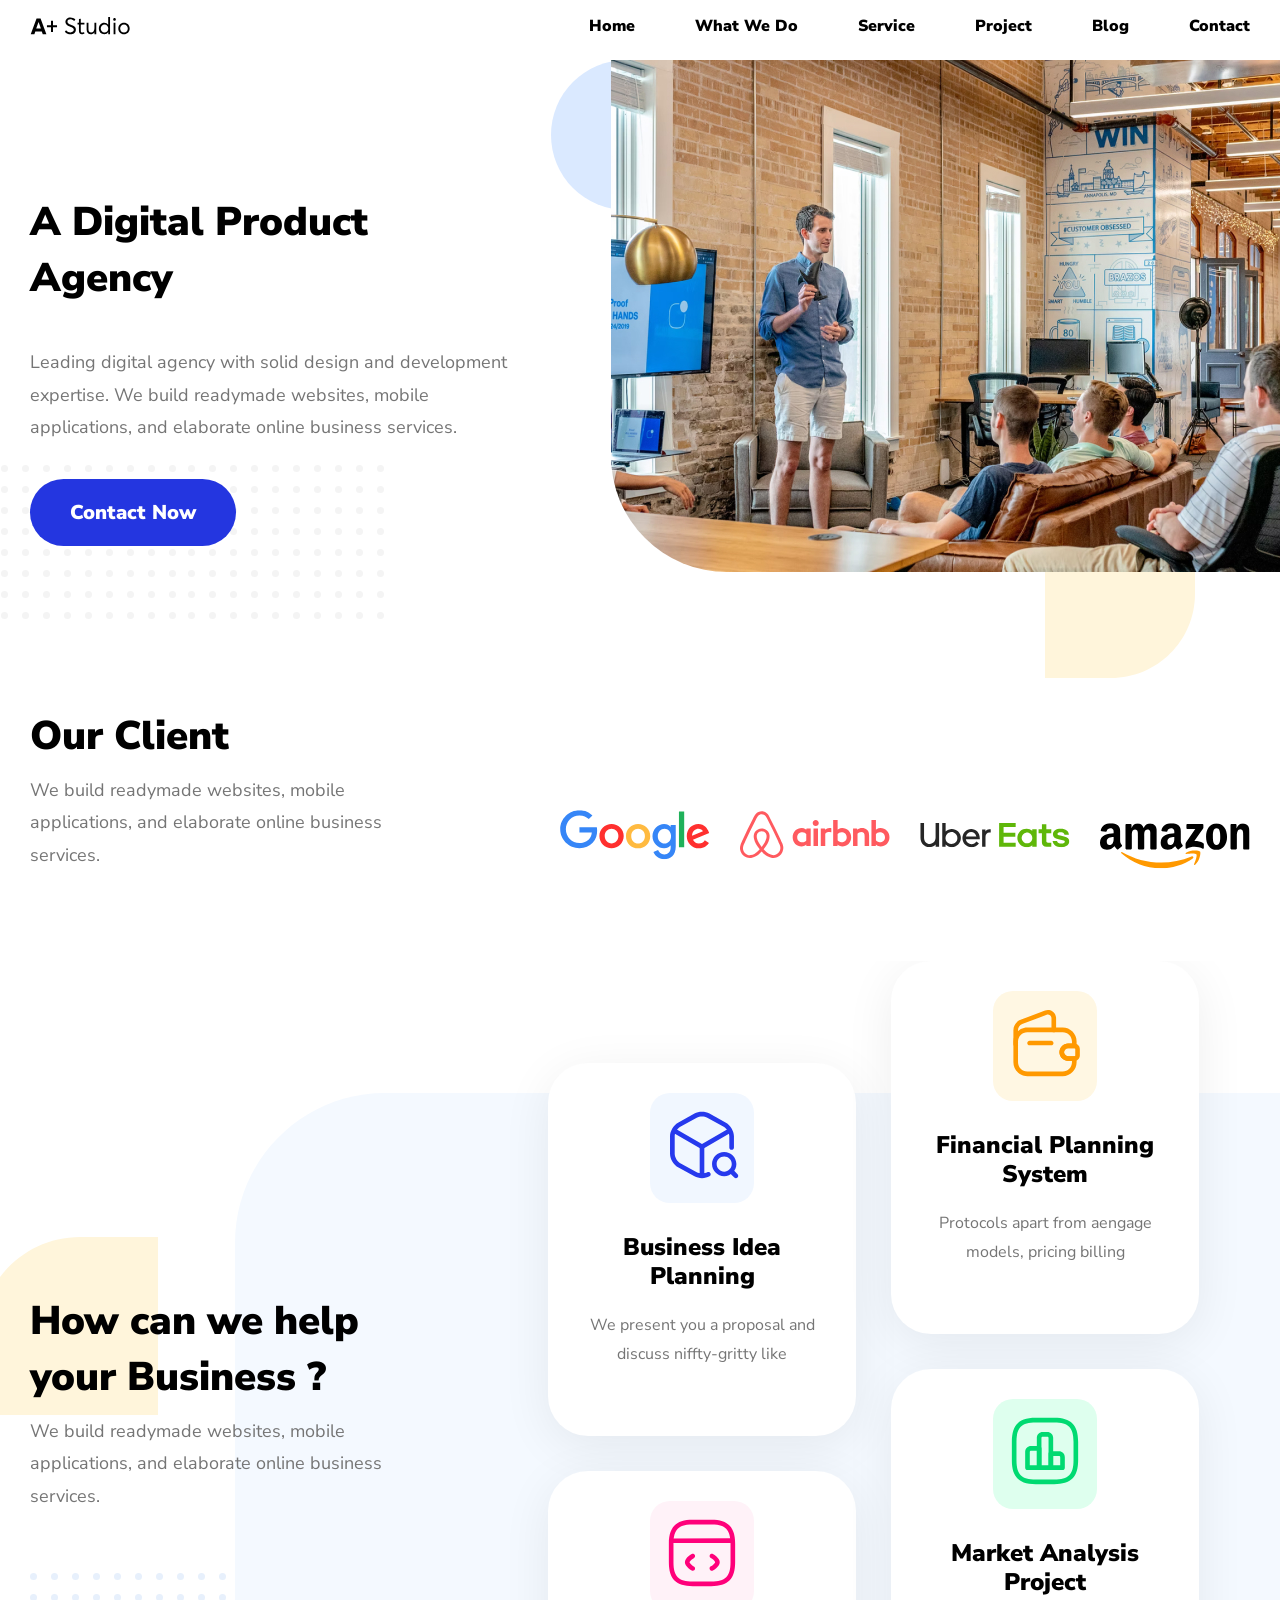
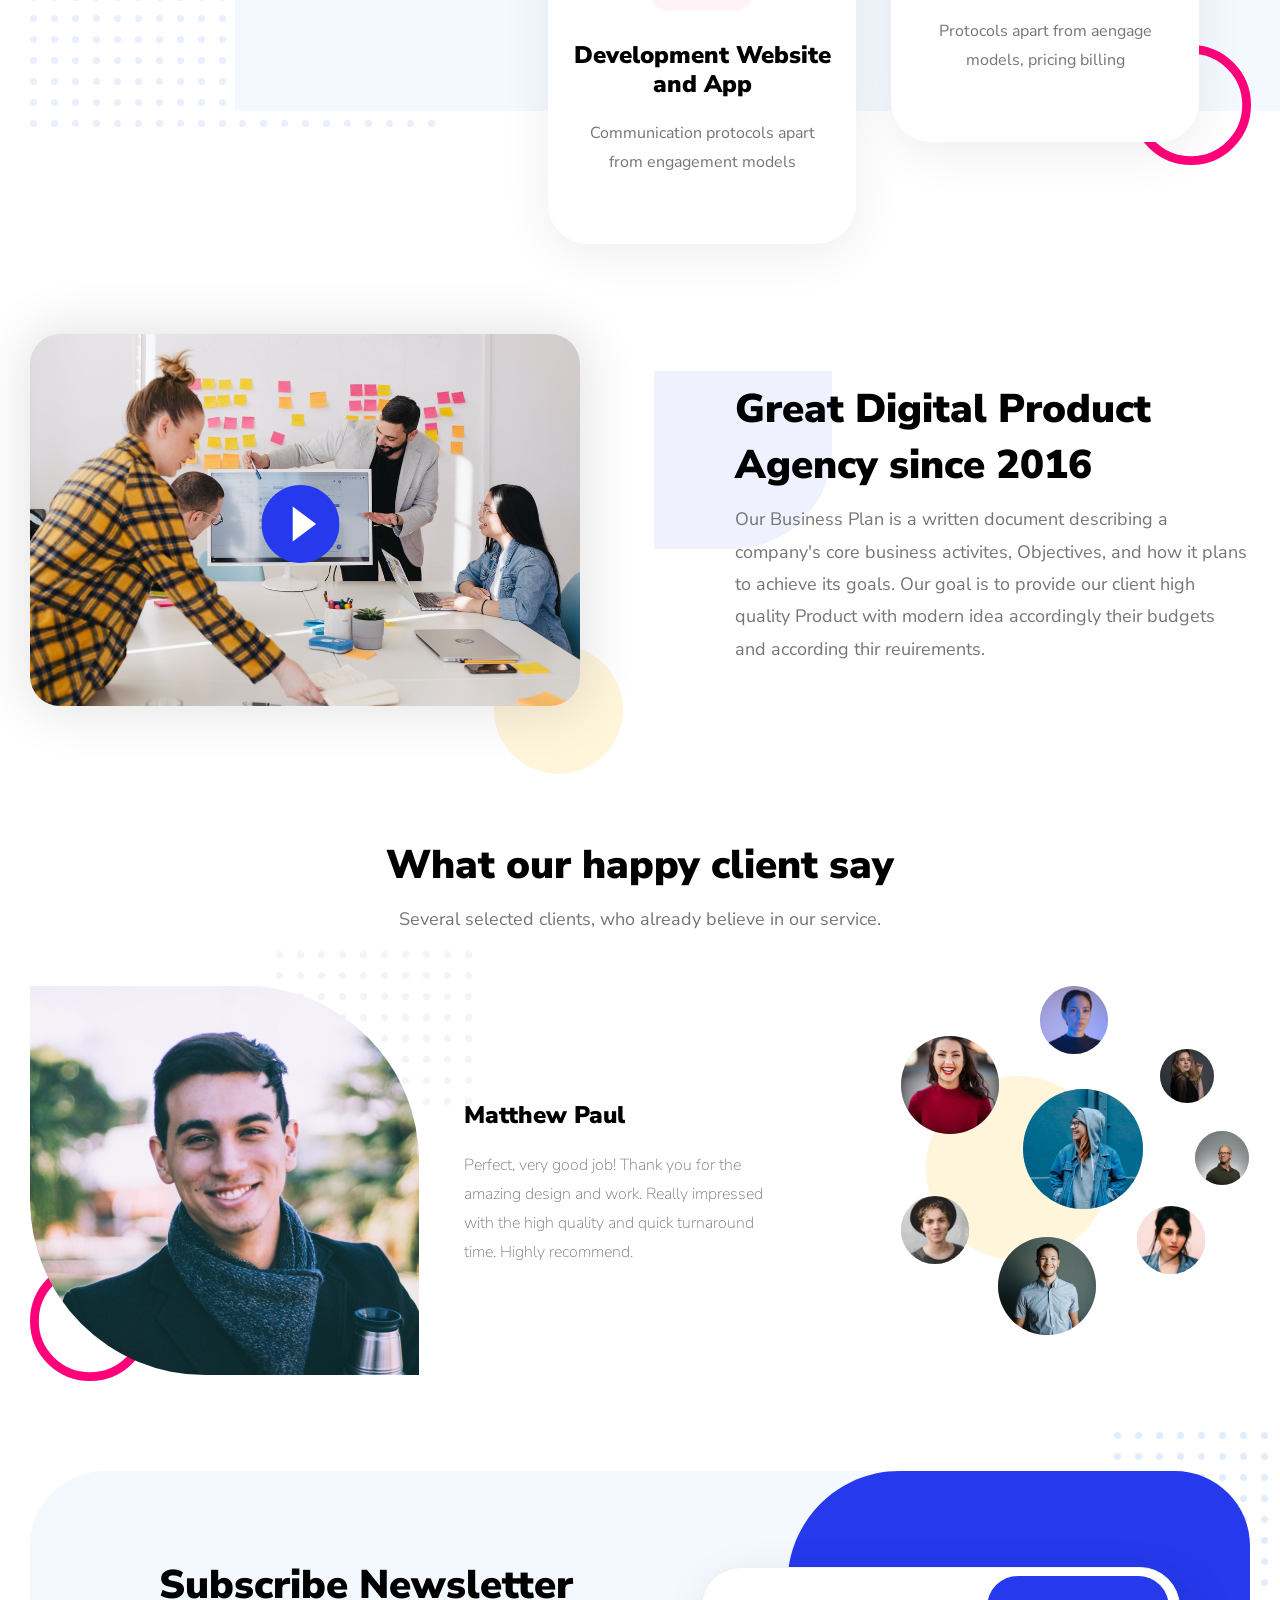
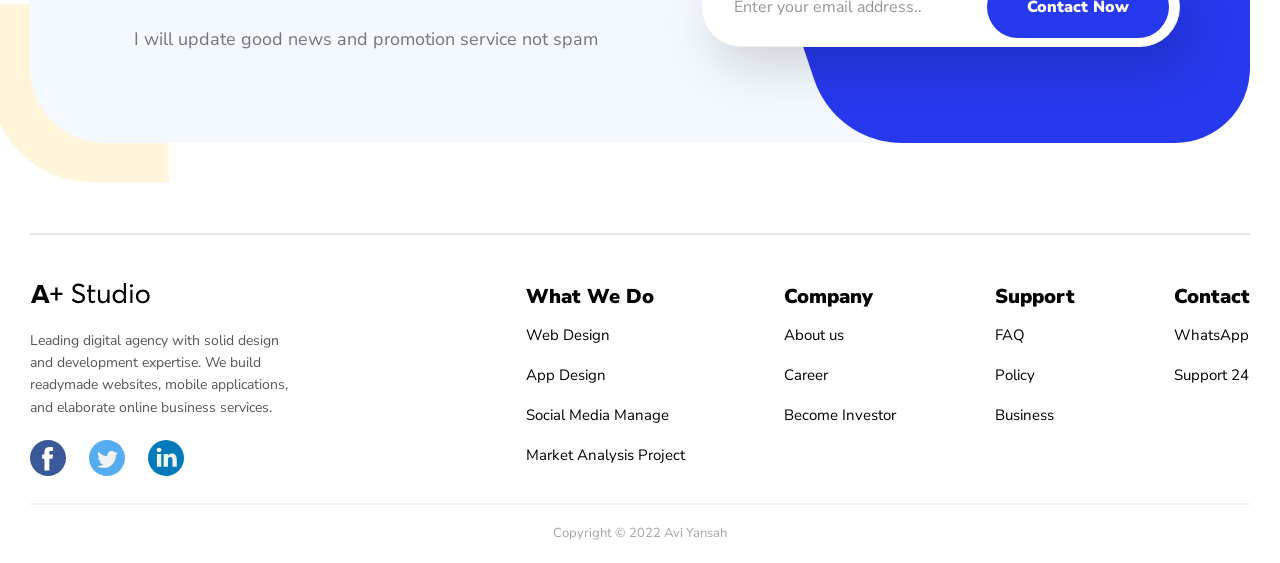
==== commit b718daa0: "add media" ====
--- a/main.html
+++ b/main.html
@@ -65,10 +65,10 @@
                     business services.</p>
             </div>
             <div class="clients_icon">
-                <img src="/img/social_logo/Google_logo_1.svg" alt="Google_logo">
-                <img src="/img/social_logo/airbnb_logo_2.svg" alt="airbnb">
-                <img src="/img/social_logo/UberEats_logo_3.svg" alt="UberEats">
-                <img src="/img/social_logo/Amazon%20_logo_4.svg" alt="Amazon">
+                <img src="/img/social_logo/Google_logo_1.svg" alt="Google_logo" width="135" height="50">
+                <img src="/img/social_logo/airbnb_logo_2.svg" alt="airbnb"  width="135" height="50">
+                <img src="/img/social_logo/UberEats_logo_3.svg" alt="UberEats"  width="135" height="50">
+                <img src="/img/social_logo/Amazon%20_logo_4.svg" alt="Amazon"  width="135" height="50">
             </div>
         </div>
     </div>
--- a/css/main.css
+++ b/css/main.css
@@ -148,12 +148,16 @@
   position: absolute;
   left: -60px;
   z-index: -1;
+  width: 100%;
+  max-width: 150px;
 }
 .header_img .rectangle {
   position: absolute;
   bottom: -100px;
   right: 170px;
   z-index: -1;
+  width: 100%;
+  max-width: 150px;
 }
 
 .header_btm {
@@ -1078,4 +1082,73 @@
   .navigation-list li:last-child {
     padding-bottom: 0;
   }
+
+  .header {
+    padding-top: 108px;
+  }
+
+  .header_row {
+    -webkit-box-orient: vertical;
+    -webkit-box-direction: normal;
+        -ms-flex-direction: column;
+            flex-direction: column;
+  }
+
+  .header_text {
+    margin-bottom: 19px;
+  }
+  .header_text h1 {
+    font-size: 35px;
+    margin-bottom: 25px;
+  }
+  .header_text p {
+    margin-bottom: 52px;
+    font-size: 16px;
+  }
+
+  .header_btm {
+    margin: 0;
+    padding: 13px 30px;
+    font-size: 14px;
+  }
+
+  .dot_ornament_header {
+    left: 79px;
+    bottom: -108px;
+    width: 100%;
+    max-width: 328px;
+  }
+
+  .header_img .ellipse {
+    left: -26px;
+    top: 75px;
+    max-width: 89px;
+  }
+  .header_img .rectangle {
+    bottom: -42px;
+    max-width: 92px;
+  }
+
+  .section_title {
+    font-size: 28px;
+  }
+
+  .section_subtitle {
+    font-size: 16px;
+  }
+
+  .clients_text {
+    max-width: 222px;
+  }
+
+  .clients_icon {
+    -webkit-box-orient: vertical;
+    -webkit-box-direction: normal;
+        -ms-flex-direction: column;
+            flex-direction: column;
+  }
+
+  .clients_icon:last-child {
+    margin-top: 0;
+  }
 }
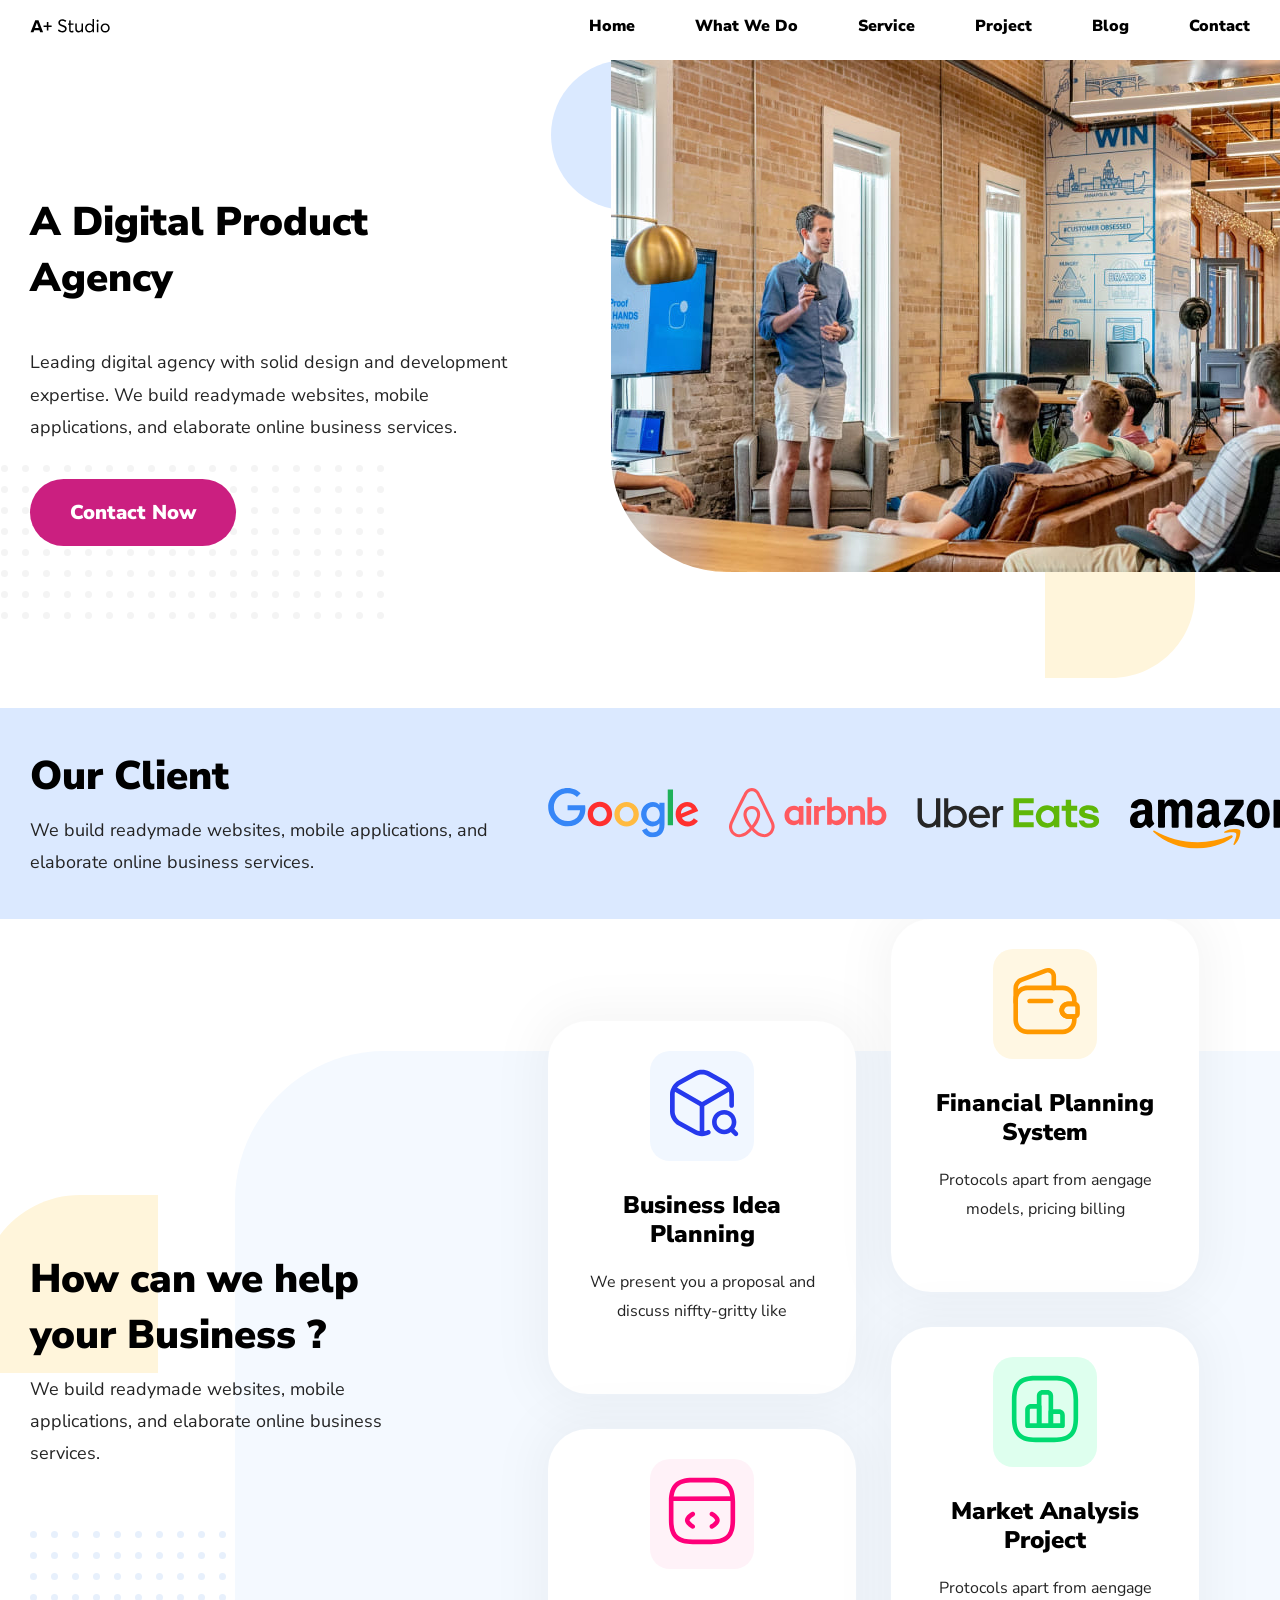
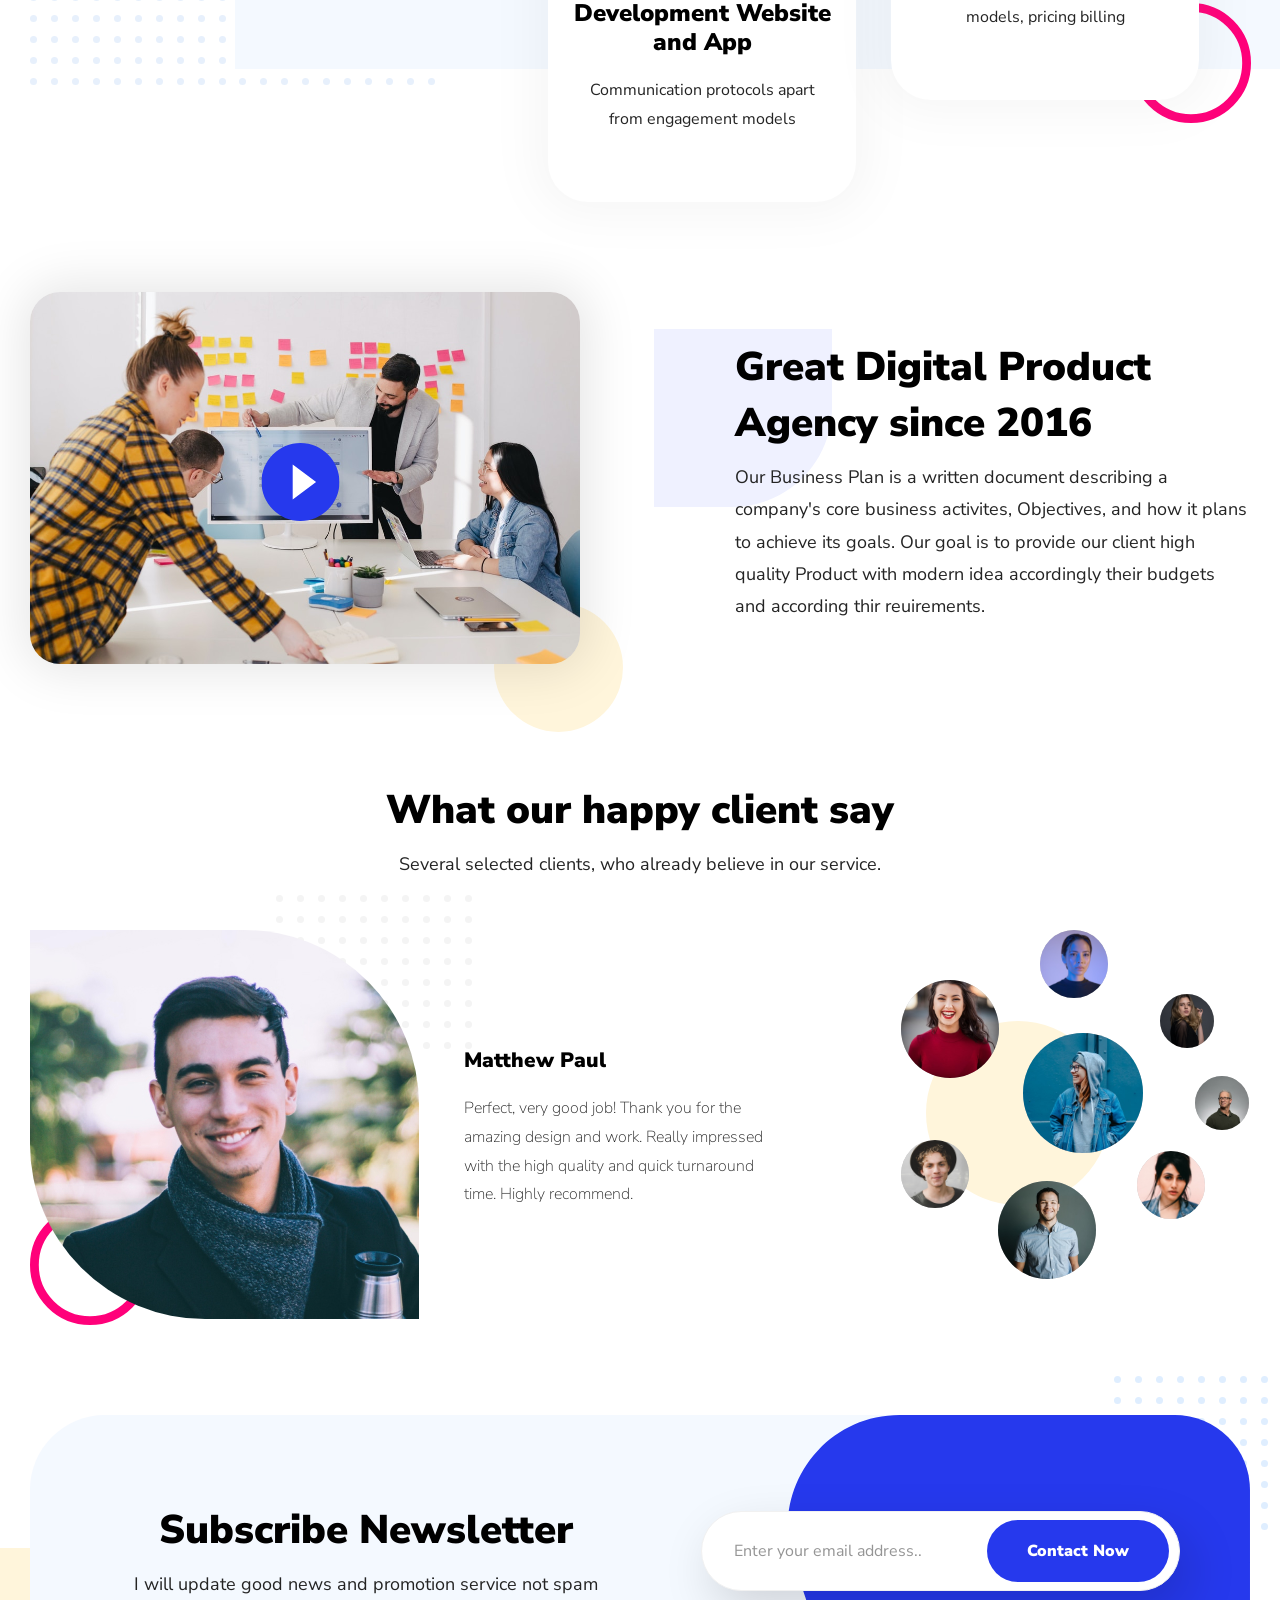
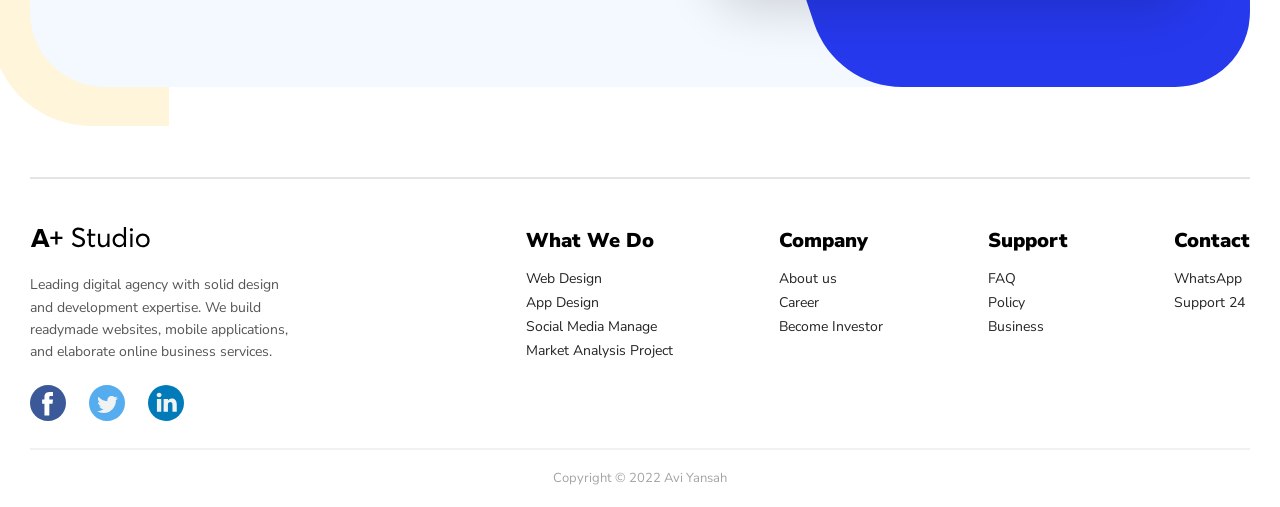
==== commit 66d9f8cd: "adaptive" ====
--- a/main.html
+++ b/main.html
@@ -1,277 +1,412 @@
 <!DOCTYPE html>
 <html lang="en">
-<head>
-    <meta charset="UTF-8">
-    <meta name="viewport" content="width=device-width, initial-scale=1.0, maximum-scale=1.0, user-scalable=no">
+  <head>
+    <meta charset="UTF-8" />
+    <meta
+      name="viewport"
+      content="width=device-width, initial-scale=1.0, maximum-scale=1.0, user-scalable=no"
+    />
     <title>A-Studio</title>
-    <link rel="preconnect" href="https://fonts.googleapis.com">
-    <link rel="preconnect" href="https://fonts.gstatic.com" crossorigin>
-    <link href="https://fonts.googleapis.com/css2?family=Nunito+Sans:wght@300;400;700&family=Roboto:wght@400;700&display=swap"
-          rel="stylesheet">
-    <link rel="stylesheet" href="css/main.css">
+    <link rel="preconnect" href="https://fonts.googleapis.com" />
+    <link rel="preconnect" href="https://fonts.gstatic.com" crossorigin />
+    <link
+      href="https://fonts.googleapis.com/css2?family=Nunito+Sans:wght@300;400;700&family=Roboto:wght@400;700&display=swap"
+      rel="stylesheet"
+    />
+    <link rel="stylesheet" href="css/main.css" />
     <script src="https://ajax.googleapis.com/ajax/libs/jquery/3.6.0/jquery.min.js"></script>
-</head>
-<body>
-<nav class="nav">
-    <div class="container">
+  </head>
+  <body>
+    <nav class="nav">
+      <div class="container">
         <div class="nav_row">
-            <img src="img/logo.svg" alt="Logo" width="100">
-            <div class="burger">
-                <span class="nav_burger"></span>
-            </div>
-            <div class="navigation-list">
-                <ul>
-                    <li><a href="" rel="">Home</a></li>
-                    <li><a href="" rel="">What We Do</a></li>
-                    <li><a href="" rel="">Service</a></li>
-                    <li><a href="" rel="">Project</a></li>
-                    <li><a href="" rel="">Blog</a></li>
-                    <li><a href="" rel="">Contact</a></li>
-                </ul>
-            </div>
-        </div>
-    </div>
-</nav>
-<header class="header">
-    <div class="container">
+          <img class="nav_row--img" src="img/logo.svg" alt="Logo" width="100" />
+          <div class="burger">
+            <span class="nav_burger"></span>
+          </div>
+          <div class="navigation-list">
+            <ul>
+              <li><a href="" rel="">Home</a></li>
+              <li><a href="" rel="">What We Do</a></li>
+              <li><a href="" rel="">Service</a></li>
+              <li><a href="" rel="">Project</a></li>
+              <li><a href="" rel="">Blog</a></li>
+              <li><a href="" rel="">Contact</a></li>
+            </ul>
+          </div>
+        </div>
+      </div>
+    </nav>
+    <header class="header">
+      <div class="container">
         <div class="header_row">
-            <div class="header_text">
-                <h1 class="header_title">
-                    A Digital Product Agency
-                </h1>
-                <p>Leading digital agency with solid design and development expertise. We build readymade websites,
-                    mobile applications, and elaborate online business services.
+          <div class="header_text">
+            <h1 class="header_title">A Digital Product Agency</h1>
+            <p>
+              Leading digital agency with solid design and development
+              expertise. We build readymade websites, mobile applications, and
+              elaborate online business services.
+            </p>
+            <a href="#" rel="header_btm" class="header_btm"> Contact Now </a>
+            <img
+              src="img/dot_ornament.svg"
+              alt="dot_ornament"
+              class="dot_ornament_header"
+              width="404"
+              height="154"
+            />
+          </div>
+
+          <div class="header_img">
+            <img src="img/header_img_1.jpg" class="pic" alt="header_img" />
+            <img
+              src="img/blue_ellipse.svg"
+              class="ellipse"
+              alt="blue_ellipse"
+            />
+            <img src="img/rectangle.svg" class="rectangle" alt="blue_ellipse" />
+          </div>
+        </div>
+      </div>
+    </header>
+    <section class="clients">
+      <div class="container">
+        <div class="clients_row">
+          <div class="clients_text">
+            <div class="section_title">Our Client</div>
+            <p class="section_subtitle">
+              We build readymade websites, mobile applications, and elaborate
+              online business services.
+            </p>
+          </div>
+          <div class="clients_icon">
+            <img
+              src="/img/social_logo/Google_logo_1.svg"
+              alt="Google_logo"
+              width="135"
+              height="50"
+            />
+            <img
+              src="/img/social_logo/airbnb_logo_2.svg"
+              alt="airbnb"
+              width="135"
+              height="50"
+            />
+            <img
+              src="/img/social_logo/UberEats_logo_3.svg"
+              alt="UberEats"
+              width="135"
+              height="50"
+            />
+            <img
+              src="/img/social_logo/Amazon%20_logo_4.svg"
+              alt="Amazon"
+              width="135"
+              height="50"
+            />
+          </div>
+        </div>
+      </div>
+    </section>
+    <section class="benefits">
+      <div class="container">
+        <div class="benefits_row">
+          <div class="benefits_text">
+            <div class="section_title">How can we help your Business ?</div>
+            <p class="section_subtitle">
+              We build readymade websites, mobile applications, and elaborate
+              online business services.
+            </p>
+            <img src="img/rectangle.svg" alt="rectangle" class="rectangle" />
+            <img
+              src="img/dot_ornament_blue.svg"
+              alt="dot_ornament_blue"
+              class="dot_ornament"
+            />
+          </div>
+          <img src="img/bg_card.svg" class="bg_card" alt="section" />
+          <div class="benefits_card">
+            <div class="card_item grid_1">
+              <div class="img_block" style="--bg: #f1f7ff">
+                <img src="img/icons_help/1.svg" alt="Business Idea Planning" />
+              </div>
+              <h3 class="card_title">Business Idea Planning</h3>
+              <p class="card_subtitle">
+                We present you a proposal and discuss niffty-gritty like
+              </p>
+            </div>
+            <div class="card_item grid_2">
+              <div class="img_block" style="--bg: #fff7e3">
+                <img src="img/icons_help/2.svg" alt="Business Idea Planning" />
+              </div>
+              <div class="card_title">Financial Planning System</div>
+              <div class="card_subtitle">
+                Protocols apart from aengage models, pricing billing
+              </div>
+            </div>
+            <div class="card_item grid_3">
+              <div class="img_block" style="--bg: #fff2f8">
+                <img src="img/icons_help/3.svg" alt="Business Idea Planning" />
+              </div>
+              <h3 class="card_title">Development Website and App</h3>
+              <p class="card_subtitle">
+                Communication protocols apart from engagement models
+              </p>
+            </div>
+            <div class="card_item grid_4">
+              <div class="img_block" style="--bg: #deffee">
+                <img src="img/icons_help/4.svg" alt="Business Idea Planning" />
+              </div>
+              <h3 class="card_title">Market Analysis Project</h3>
+              <p class="card_subtitle">
+                Protocols apart from aengage models, pricing billing
+              </p>
+            </div>
+          </div>
+        </div>
+      </div>
+    </section>
+    <section class="awards">
+      <div class="container">
+        <div class="awards_row">
+          <div class="awards_video">
+            <video
+              poster="video/poster_for_video.svg"
+              width="550"
+              height="372"
+              class="awards_video_content"
+            >
+              <source
+                src="video/pexels-peter-fowler-6394054.mp4"
+                type="video/mp4"
+                sizes="auto"
+              />
+            </video>
+            <div class="video_play">
+              <img
+                src="video/btn_play.svg"
+                class="video_play-active"
+                alt="btn_play"
+              />
+            </div>
+          </div>
+
+          <img
+            src="img/yellow_ellipse.svg"
+            alt="yellow_ellipse"
+            class="yellow_ellipse_awards"
+          />
+          <div class="awards_text">
+            <div class="section_title">
+              Great Digital Product Agency since 2016
+            </div>
+            <p class="section_subtitle">
+              Our Business Plan is a written document describing a company's
+              core business activites, Objectives, and how it plans to achieve
+              its goals. Our goal is to provide our client high quality Product
+              with modern idea accordingly their budgets and according thir
+              reuirements.
+            </p>
+            <img src="img/dig_prod_bg.svg" alt="dig_prod_bg" />
+          </div>
+        </div>
+      </div>
+    </section>
+    <section class="reviews">
+      <div class="container">
+        <div class="reviews_row">
+          <div class="reviews_text">
+            <div class="section_title">What our happy client say</div>
+            <p class="section_subtitle">
+              Several selected clients, who already believe in our service.
+            </p>
+          </div>
+          <div class="reviews_catalog">
+            <div class="catalog_active_row">
+              <div class="active_img">
+                <img src="img/reviews/happyClient_1.jpg" alt="happyClient" />
+              </div>
+              <div class="active_text">
+                <h3>Matthew Paul</h3>
+                <p>
+                  Perfect, very good job! Thank you for the amazing design and
+                  work. Really impressed with the high quality and quick
+                  turnaround time. Highly recommend.
                 </p>
-                <a href="#" rel="header_btm" class="header_btm">
-                    Contact Now
-                </a>
-                <img src="img/dot_ornament.svg" alt="dot_ornament" class="dot_ornament_header" width="404" height="154">
+              </div>
+              <img
+                src="img/dot_mini_gray.svg"
+                class="dot_mini_gray_active"
+                alt="dot_mini_gray"
+              />
+              <img
+                src="img/pink_ellipse.svg"
+                class="pink_ellipse_active"
+                alt="pink_ellipse"
+              />
             </div>
 
-            <div class="header_img">
-                <img src="img/header_img_1.jpg" class="pic" alt="header_img">
-                <img src="img/blue_ellipse.svg" class="ellipse" alt="blue_ellipse">
-                <img src="img/rectangle.svg" class="rectangle" alt="blue_ellipse">
-            </div>
-        </div>
-    </div>
-</header>
-<section class="clients">
-    <div class="container">
-        <div class="clients_row">
-            <div class="clients_text">
-                <div class="section_title">Our Client</div>
-                <p class="section_subtitle">We build readymade websites, mobile applications, and elaborate online
-                    business services.</p>
-            </div>
-            <div class="clients_icon">
-                <img src="/img/social_logo/Google_logo_1.svg" alt="Google_logo" width="135" height="50">
-                <img src="/img/social_logo/airbnb_logo_2.svg" alt="airbnb"  width="135" height="50">
-                <img src="/img/social_logo/UberEats_logo_3.svg" alt="UberEats"  width="135" height="50">
-                <img src="/img/social_logo/Amazon%20_logo_4.svg" alt="Amazon"  width="135" height="50">
-            </div>
-        </div>
-    </div>
-</section>
-<section class="benefits">
-    <div class="container">
-        <div class="benefits_row">
-            <div class="benefits_text">
-                <div class="section_title">How can we help your Business ?</div>
-                <p class="section_subtitle">We build readymade websites, mobile applications, and elaborate online
-                    business services.</p>
-                <img src="img/rectangle.svg" alt="rectangle" class="rectangle">
-                <img src="img/dot_ornament_blue.svg" alt="dot_ornament_blue" class="dot_ornament">
-            </div>
-            <img src="img/bg_card.svg" class="bg_card" alt="section">
-            <div class="benefits_card">
-                <div class="card_item grid_1">
-                    <div class="img_block" style="--bg:#F1F7FF">
-                        <img src="img/icons_help/1.svg" alt="Business Idea Planning">
-                    </div>
-                    <h3 class="card_title">Business Idea Planning</h3>
-                    <p class="card_subtitle"> We present you a proposal and discuss niffty-gritty like </p>
-                </div>
-                <div class="card_item grid_2">
-                    <div class="img_block" style="--bg:#FFF7E3">
-                        <img src="img/icons_help/2.svg" alt="Business Idea Planning">
-                    </div>
-                    <div class="card_title">Financial Planning System</div>
-                    <div class="card_subtitle">Protocols apart from aengage models, pricing billing</div>
-                </div>
-                <div class="card_item grid_3">
-                    <div class="img_block" style="--bg:#FFF2F8">
-                        <img src="img/icons_help/3.svg" alt="Business Idea Planning">
-                    </div>
-                    <h3 class="card_title">Development Website and App</h3>
-                    <p class="card_subtitle">Communication protocols apart from engagement models</p>
-                </div>
-                <div class="card_item grid_4">
-                    <div class="img_block" style="--bg:#DEFFEE">
-                        <img src="img/icons_help/4.svg" alt="Business Idea Planning">
-                    </div>
-                    <h3 class="card_title">Market Analysis Project</h3>
-                    <p class="card_subtitle">Protocols apart from aengage models, pricing billing</p>
-                </div>
-            </div>
-        </div>
-    </div>
-</section>
-<section class="awards">
-    <div class="container">
-        <div class="awards_row">
+            <div class="catalog_inner">
+              <div class="catalog_grid">
+                <a href="#" rel="apple-touch-icon" class="catalog_grid_1">
+                  <img
+                    src="img/reviews/happyClient_2.svg"
+                    alt="happyClient_2"
+                  />
+                </a>
+                <a href="#" rel="apple-touch-icon" class="catalog_grid_2">
+                  <img
+                    src="img/reviews/happyClient_3.svg"
+                    alt="happyClient_2"
+                  />
+                </a>
+                <a href="#" rel="apple-touch-icon" class="catalog_grid_3">
+                  <img
+                    src="img/reviews/happyClient_4.svg"
+                    alt="happyClient_2"
+                  />
+                </a>
+                <a href="#" rel="apple-touch-icon" class="catalog_grid_4">
+                  <img
+                    src="img/reviews/happyClient_5.svg"
+                    alt="happyClient_2"
+                  />
+                </a>
+                <a href="#" rel="apple-touch-icon" class="catalog_grid_5">
+                  <img
+                    src="img/reviews/happyClient_6.svg"
+                    alt="happyClient_2"
+                  />
+                </a>
+                <a href="#" rel="apple-touch-icon" class="catalog_grid_6">
+                  <img
+                    src="img/reviews/happyClient_7.svg"
+                    alt="happyClient_2"
+                  />
+                </a>
+                <a href="#" rel="apple-touch-icon" class="catalog_grid_7">
+                  <img
+                    src="img/reviews/happyClient_8.svg"
+                    alt="happyClient_2"
+                  />
+                </a>
+                <a href="#" rel="apple-touch-icon" class="catalog_grid_8">
+                  <img
+                    src="img/reviews/happyClient_9.svg"
+                    alt="happyClient_2"
+                  />
+                </a>
+              </div>
+              <img
+                src="img/yellow_ellipse.svg"
+                width="184"
+                height="184"
+                class="catalog_img"
+                rel="section"
+                alt="yellow_ellipse"
+              />
+            </div>
+          </div>
+        </div>
+      </div>
+    </section>
+    <section class="subscribe">
+      <div class="container">
+        <div class="subscribe_row">
+          <img
+            src="/img/rectangle.svg"
+            alt="rectangle"
+            class="subscribe_img_bg"
+          />
+          <div class="subscribe_text">
+            <h3 class="section_title">Subscribe Newsletter</h3>
+            <p class="section_subtitle">
+              I will update good news and promotion service not spam
+            </p>
+          </div>
+          <div class="subscribe_form">
+            <form action="" class="form">
+              <label class="form_label">
+                <input
+                  type="email"
+                  class="form_input"
+                  placeholder="Enter your email address.."
+                />
+                <button type="button" class="form_btn">Contact Now</button>
+              </label>
+            </form>
+          </div>
+        </div>
+      </div>
+    </section>
+    <footer class="footer">
+      <div class="container">
+        <div class="footer_row">
+          <div class="footer_text">
+            <img src="img/logo.svg" alt="logo" />
+            <p>
+              Leading digital agency with solid design and development
+              expertise. We build readymade websites, mobile applications, and
+              elaborate online business services.
+            </p>
+            <ul class="footer_social">
+              <li>
+                <a
+                  href="#"
+                  class="social-icon_facebook"
+                  target="_blank"
+                  rel="facebook"
+                ></a>
+              </li>
+              <li>
+                <a
+                  href="#"
+                  class="social-icon_twitter"
+                  target="_blank"
+                  rel="twitter"
+                ></a>
+              </li>
+              <li>
+                <a
+                  href="#"
+                  class="social-icon_inst"
+                  target="_blank"
+                  rel="instargam"
+                ></a>
+              </li>
+            </ul>
+          </div>
 
-            <div class="awards_video">
-                <video poster="video/poster_for_video.svg" width="550" height="372"
-                       class="awards_video_content">
-                    <source src="video/pexels-peter-fowler-6394054.mp4" type="video/mp4" sizes="auto">
-                </video>
-                <div class="video_play">
-                    <img src="video/btn_play.svg" class="video_play-active" alt="btn_play">
-                </div>
-            </div>
-
-            <img src="img/yellow_ellipse.svg" alt="yellow_ellipse" class="yellow_ellipse_awards">
-            <div class="awards_text">
-                <div class="section_title">Great Digital Product Agency since 2016</div>
-                <p class="section_subtitle">Our Business Plan is a written document describing a company's core business
-                    activites, Objectives,
-                    and how it plans to achieve its goals. Our goal is to provide our client high quality Product with
-                    modern idea accordingly their budgets and according thir reuirements.
-                </p>
-                <img src="img/dig_prod_bg.svg" alt="dig_prod_bg">
-            </div>
-
-        </div>
-    </div>
-</section>
-<section class="reviews">
-    <div class="container">
-        <div class="reviews_row">
-            <div class="reviews_text">
-                <div class="section_title">What our happy client say</div>
-                <p class="section_subtitle">Several selected clients, who already believe in our service.</p>
-            </div>
-            <div class="reviews_catalog">
-                <div class="catalog_active_row">
-                    <div class="active_img">
-                        <img src="img/reviews/happyClient_1.jpg" alt="happyClient">
-                    </div>
-                    <div class="active_text">
-                        <h3>Matthew Paul</h3>
-                        <p>Perfect, very good job! Thank you for the amazing design and work. Really impressed with the
-                            high quality and quick turnaround time. Highly recommend.</p>
-                    </div>
-                    <img src="img/dot_mini_gray.svg" class="dot_mini_gray_active" alt="dot_mini_gray">
-                    <img src="img/pink_ellipse.svg" class="pink_ellipse_active" alt="pink_ellipse">
-                </div>
-
-                <div class="catalog_inner">
-                    <div class="catalog_grid">
-                        <a href="#" rel="apple-touch-icon" class="catalog_grid_1">
-                            <img src="img/reviews/happyClient_2.svg" alt="happyClient_2">
-                        </a>
-                        <a href="#" rel="apple-touch-icon" class="catalog_grid_2">
-                            <img src="img/reviews/happyClient_3.svg" alt="happyClient_2">
-                        </a>
-                        <a href="#" rel="apple-touch-icon" class="catalog_grid_3">
-                            <img src="img/reviews/happyClient_4.svg" alt="happyClient_2">
-                        </a>
-                        <a href="#" rel="apple-touch-icon" class="catalog_grid_4">
-                            <img src="img/reviews/happyClient_5.svg" alt="happyClient_2">
-                        </a>
-                        <a href="#" rel="apple-touch-icon" class="catalog_grid_5">
-                            <img src="img/reviews/happyClient_6.svg" alt="happyClient_2">
-                        </a>
-                        <a href="#" rel="apple-touch-icon" class="catalog_grid_6">
-                            <img src="img/reviews/happyClient_7.svg" alt="happyClient_2">
-                        </a>
-                        <a href="#" rel="apple-touch-icon" class="catalog_grid_7">
-                            <img src="img/reviews/happyClient_8.svg" alt="happyClient_2">
-                        </a>
-                        <a href="#" rel="apple-touch-icon" class="catalog_grid_8">
-                            <img src="img/reviews/happyClient_9.svg" alt="happyClient_2">
-                        </a>
-                    </div>
-                    <img src="img/yellow_ellipse.svg" width="184" height="184" class="catalog_img" rel="section"
-                         alt="yellow_ellipse">
-                </div>
-            </div>
-
-        </div>
-    </div>
-</section>
-<section class="subscribe">
-    <div class="container">
-        <div class="subscribe_row">
-            <img src="/img/rectangle.svg" alt="rectangle" class="subscribe_img_bg">
-            <div class="subscribe_text">
-                <h3 class="section_title">
-                    Subscribe Newsletter
-                </h3>
-                <p class="section_subtitle">I will update good news and promotion service not spam</p>
-            </div>
-            <div class="subscribe_form">
-                <form action="" class="form">
-                    <label class="form_label">
-                        <input type="email" class="form_input" placeholder="Enter your email address..">
-                        <button type="button" class="form_btn">Contact Now</button>
-                    </label>
-                </form>
-            </div>
-        </div>
-    </div>
-</section>
-<footer class="footer">
-    <div class="container">
-        <div class="footer_row">
-            <div class="footer_text">
-                <img src="img/logo.svg" alt="logo">
-                <p>Leading digital agency with solid design and development expertise. We build readymade websites,
-                    mobile applications, and elaborate online business services.</p>
-                <ul class="footer_social">
-                    <li>
-                        <a href="#" class="social-icon_facebook" target="_blank" rel="facebook"></a>
-                    </li>
-                    <li>
-                        <a href="#" class="social-icon_twitter" target="_blank" rel="twitter"></a>
-                    </li>
-                    <li>
-                        <a href="#" class="social-icon_inst" target="_blank" rel="instargam"></a>
-                    </li>
-                </ul>
-            </div>
-
-            <section class="footer_flex">
-                <div class="footer_block">
-                    <h4>What We Do</h4>
-                    <a href="#">Web Design</a>
-                    <a href="#">App Design</a>
-                    <a href="#">Social Media Manage</a>
-                    <a href="#">Market Analysis Project</a>
-                </div>
-                <div class="footer_block">
-                    <h4>Company</h4>
-                    <a href="#"> About us</a>
-                    <a href="#"> Career</a>
-                    <a href="#">Become Investor</a>
-                </div>
-                <div class="footer_block">
-                    <h4>Support</h4>
-                    <a href="#">FAQ</a>
-                    <a href="#"> Policy</a>
-                    <a href="#">Business</a>
-                </div>
-                <div class="footer_block">
-                    <h4>Contact</h4>
-                    <a href="#">WhatsApp</a>
-                    <a href="#">Support 24</a>
-                </div>
-            </section>
+          <section class="footer_flex">
+            <div class="footer_block">
+              <h4>What We Do</h4>
+              <a href="#">Web Design</a>
+              <a href="#">App Design</a>
+              <a href="#">Social Media Manage</a>
+              <a href="#">Market Analysis Project</a>
+            </div>
+            <div class="footer_block">
+              <h4>Company</h4>
+              <a href="#"> About us</a>
+              <a href="#"> Career</a>
+              <a href="#">Become Investor</a>
+            </div>
+            <div class="footer_block">
+              <h4>Support</h4>
+              <a href="#">FAQ</a>
+              <a href="#"> Policy</a>
+              <a href="#">Business</a>
+            </div>
+            <div class="footer_block">
+              <h4>Contact</h4>
+              <a href="#">WhatsApp</a>
+              <a href="#">Support 24</a>
+            </div>
+          </section>
         </div>
         <p class="copyright">Copyright © 2022 Avi Yansah</p>
-    </div>
-</footer>
-<script src="jquery/main.js"></script>
-</body>
-</html>+      </div>
+    </footer>
+    <script src="jquery/main.js"></script>
+  </body>
+</html>
--- a/css/main.css
+++ b/css/main.css
@@ -5,34 +5,46 @@
   padding: 0;
 }
 
-h1, h2, h3, h4, h5, h6, p {
+h1,
+h2,
+h3,
+h4,
+h5,
+h6,
+p {
   font-size: inherit;
 }
 
-input, button {
+input,
+button {
   border: none;
   font-family: inherit;
   font-size: inherit;
 }
 
-button, input[type=submit] {
+button,
+input[type="submit"] {
   background: none;
   cursor: pointer;
 }
 
-input:focus, button:focus {
+input:focus,
+button:focus {
   outline: none;
 }
 
-ul, li, a {
+ul,
+li,
+a {
   list-style: none;
   text-decoration: none;
   color: inherit;
 }
 
-html, body {
+html,
+body {
   font-family: "Nunito Sans", sans-serif;
-  color: #757575;
+  color: #242424;
   font-size: 16px;
   width: 100%;
   max-width: 1920px;
@@ -64,11 +76,11 @@
   display: -ms-flexbox;
   display: flex;
   -webkit-box-align: center;
-      -ms-flex-align: center;
-          align-items: center;
+  -ms-flex-align: center;
+  align-items: center;
   -webkit-box-pack: justify;
-      -ms-flex-pack: justify;
-          justify-content: space-between;
+  -ms-flex-pack: justify;
+  justify-content: space-between;
   padding: 15px 0;
   width: 100%;
   position: relative;
@@ -110,11 +122,11 @@
   display: -ms-flexbox;
   display: flex;
   -webkit-box-align: center;
-      -ms-flex-align: center;
-          align-items: center;
+  -ms-flex-align: center;
+  align-items: center;
   -webkit-box-pack: justify;
-      -ms-flex-pack: justify;
-          justify-content: space-between;
+  -ms-flex-pack: justify;
+  justify-content: space-between;
   width: 100%;
 }
 
@@ -123,6 +135,7 @@
   width: 100%;
   max-width: 500px;
   padding-right: 20px;
+  z-index: 10;
 }
 .header_text p {
   font-size: 18px;
@@ -159,11 +172,15 @@
   width: 100%;
   max-width: 150px;
 }
+.nav_row--img {
+  max-width: 5rem;
+  width: 100%;
+}
 
 .header_btm {
   padding: 20px 40px;
   margin-top: 35px;
-  background-color: #2436E0FF;
+  background-color: #cb1f80;
   border-radius: 60px;
   color: #ffffff;
   font-weight: 900;
@@ -173,7 +190,7 @@
 }
 
 .header_btm:hover {
-  background-color: #1F2FCBFF;
+  background-color: #cb1f80;
 }
 
 .dot_ornament_header {
@@ -185,7 +202,8 @@
 }
 
 .clients {
-  padding-bottom: 90px;
+  padding: 2.5rem 0;
+  background: #dbe9ff;
 }
 
 .clients_row {
@@ -194,19 +212,18 @@
   display: -ms-flexbox;
   display: flex;
   -webkit-box-pack: justify;
-      -ms-flex-pack: justify;
-          justify-content: space-between;
+  -ms-flex-pack: justify;
+  justify-content: space-between;
   -webkit-box-align: end;
-      -ms-flex-align: end;
-          align-items: flex-end;
+  -ms-flex-align: end;
+  align-items: center;
 }
 .clients_row img {
   margin-left: 30px;
   -webkit-box-align: center;
-      -ms-flex-align: center;
-          align-items: center;
-  width: 100%;
-  max-width: 150px;
+  -ms-flex-align: center;
+  align-items: center;
+  width: 25%;
 }
 
 .clients_icon {
@@ -214,16 +231,16 @@
   display: -ms-flexbox;
   display: flex;
   -webkit-box-align: center;
-      -ms-flex-align: center;
-          align-items: center;
+  -ms-flex-align: center;
+  align-items: center;
+  width: 60%;
 }
 .clients_icon img:last-child {
   margin-top: 22px;
 }
 
 .clients_text {
-  width: 100%;
-  max-width: 420px;
+  width: 40%;
 }
 
 .section_title {
@@ -250,11 +267,11 @@
   display: -ms-flexbox;
   display: flex;
   -webkit-box-pack: justify;
-      -ms-flex-pack: justify;
-          justify-content: space-between;
+  -ms-flex-pack: justify;
+  justify-content: space-between;
   -webkit-box-align: center;
-      -ms-flex-align: center;
-          align-items: center;
+  -ms-flex-align: center;
+  align-items: center;
   width: 100%;
 }
 
@@ -268,7 +285,7 @@
   left: -50px;
   top: -56px;
   -webkit-transform: rotate(180deg);
-          transform: rotate(180deg);
+  transform: rotate(180deg);
   z-index: -1;
 }
 .benefits_text .dot_ornament {
@@ -328,17 +345,17 @@
   display: flex;
   -webkit-box-orient: vertical;
   -webkit-box-direction: normal;
-      -ms-flex-direction: column;
-          flex-direction: column;
+  -ms-flex-direction: column;
+  flex-direction: column;
   -webkit-box-align: center;
-      -ms-flex-align: center;
-          align-items: center;
+  -ms-flex-align: center;
+  align-items: center;
   -webkit-box-pack: start;
-      -ms-flex-pack: start;
-          justify-content: flex-start;
+  -ms-flex-pack: start;
+  justify-content: flex-start;
   border-radius: 40px;
-  -webkit-box-shadow: 0 10px 50px 0 #00000012;
-          box-shadow: 0 10px 50px 0 #00000012;
+  -webkit-box-shadow: 0 10px 50px 0 rgba(0, 0, 0, 0.0705882353);
+  box-shadow: 0px 0px 44px 13px rgb(128 128 128 / 7%);
   background: white;
   padding: 30px 25px;
 }
@@ -405,7 +422,7 @@
 }
 
 .awards {
-  padding-bottom: 125px;
+  padding-bottom: 7rem;
 }
 
 .awards_row {
@@ -413,11 +430,11 @@
   display: -ms-flexbox;
   display: flex;
   -webkit-box-pack: justify;
-      -ms-flex-pack: justify;
-          justify-content: space-between;
+  -ms-flex-pack: justify;
+  justify-content: space-between;
   -webkit-box-align: center;
-      -ms-flex-align: center;
-          align-items: center;
+  -ms-flex-align: center;
+  align-items: center;
   position: relative;
   width: 100%;
 }
@@ -434,7 +451,7 @@
   left: -31px;
   z-index: -1;
   -webkit-transform: rotate(0deg);
-          transform: rotate(0deg);
+  transform: rotate(0deg);
 }
 
 .yellow_ellipse_awards {
@@ -450,7 +467,7 @@
 
 .awards_video_content {
   -webkit-box-shadow: 1px 0 50px 8px rgba(0, 0, 0, 0.1);
-          box-shadow: 1px 0 50px 8px rgba(0, 0, 0, 0.1);
+  box-shadow: 1px 0 50px 8px rgba(0, 0, 0, 0.1);
   border-radius: 30px;
 }
 
@@ -481,8 +498,8 @@
   display: -ms-flexbox;
   display: flex;
   -webkit-box-pack: justify;
-      -ms-flex-pack: justify;
-          justify-content: space-between;
+  -ms-flex-pack: justify;
+  justify-content: space-between;
   margin-top: 50px;
 }
 
@@ -496,8 +513,8 @@
   display: -ms-flexbox;
   display: flex;
   -webkit-box-align: center;
-      -ms-flex-align: center;
-          align-items: center;
+  -ms-flex-align: center;
+  align-items: center;
 }
 
 .active_img img {
@@ -510,7 +527,8 @@
   margin-left: 45px;
 }
 .active_text h3 {
-  font-size: 24px;
+  font-size: 1.3rem;
+
   font-weight: 900;
   color: black;
 }
@@ -603,14 +621,14 @@
   display: -ms-flexbox;
   display: flex;
   -webkit-box-pack: center;
-      -ms-flex-pack: center;
-          justify-content: center;
+  -ms-flex-pack: center;
+  justify-content: space-evenly;
   -webkit-box-align: center;
-      -ms-flex-align: center;
-          align-items: center;
+  -ms-flex-align: center;
+  align-items: center;
   border-radius: 75px;
   position: relative;
-  background-color: #F4F9FF;
+  background-color: #f4f9ff;
   background-image: url(/img/rectangle_blue.svg);
   background-position: right;
   background-repeat: no-repeat;
@@ -632,7 +650,7 @@
   left: -39px;
   z-index: -2;
   -webkit-transform: rotate(90deg);
-          transform: rotate(90deg);
+  transform: rotate(90deg);
 }
 
 .subscribe_row::after {
@@ -659,9 +677,9 @@
 
 .form {
   background: #ffffff;
-  -webkit-box-shadow: 10px 20px 50px 0 #00000026;
-          box-shadow: 10px 20px 50px 0 #00000026;
-  border: 1px solid #F1F1F1;
+  -webkit-box-shadow: 10px 20px 50px 0 rgba(0, 0, 0, 0.1490196078);
+  box-shadow: 10px 20px 50px 0 rgba(0, 0, 0, 0.1490196078);
+  border: 1px solid #f1f1f1;
   border-radius: 60px;
   width: 100%;
   max-width: 479px;
@@ -673,19 +691,19 @@
   display: -ms-flexbox;
   display: flex;
   -webkit-box-pack: justify;
-      -ms-flex-pack: justify;
-          justify-content: space-between;
+  -ms-flex-pack: justify;
+  justify-content: space-between;
   -webkit-box-align: center;
-      -ms-flex-align: center;
-          align-items: center;
+  -ms-flex-align: center;
+  align-items: center;
   padding-left: 32px;
   height: 100%;
 }
 
 .form_input {
   -webkit-box-flex: 1;
-      -ms-flex-positive: 1;
-          flex-grow: 1;
+  -ms-flex-positive: 1;
+  flex-grow: 1;
   margin-right: 15px;
 }
 .form_input::-webkit-input-placeholder {
@@ -712,7 +730,7 @@
 .form_btn {
   display: inline-block;
   padding: 20px 40px;
-  background: #2639ED;
+  background: #2639ed;
   border-radius: 60px;
   color: white;
   margin-right: 10px;
@@ -722,7 +740,7 @@
 }
 
 .form_btn:hover {
-  background: #1f2fcb;
+  background: #cb1f80;
 }
 
 .footer {
@@ -735,8 +753,8 @@
   display: -ms-flexbox;
   display: flex;
   -webkit-box-pack: justify;
-      -ms-flex-pack: justify;
-          justify-content: space-between;
+  -ms-flex-pack: justify;
+  justify-content: space-between;
   position: relative;
   padding: 50px 0 29px;
   width: 100%;
@@ -747,7 +765,7 @@
   content: "";
   width: 100%;
   height: 2px;
-  background: #E4E4E4;
+  background: #e4e4e4;
   position: absolute;
   top: 0;
 }
@@ -756,7 +774,7 @@
   content: "";
   width: 100%;
   height: 2px;
-  background: #F1F1F1;
+  background: #f1f1f1;
   position: absolute;
   bottom: 0;
 }
@@ -764,7 +782,7 @@
 .copyright {
   width: 100%;
   text-align: center;
-  color: #A4A4A4;
+  color: #a4a4a4;
   padding: 17px 0;
   font-size: 13px;
 }
@@ -818,8 +836,8 @@
   display: flex;
   width: 100%;
   -webkit-box-pack: justify;
-      -ms-flex-pack: justify;
-          justify-content: space-between;
+  -ms-flex-pack: justify;
+  justify-content: space-between;
   max-width: 794px;
   padding-left: 70px;
 }
@@ -830,8 +848,8 @@
   display: flex;
   -webkit-box-orient: vertical;
   -webkit-box-direction: normal;
-      -ms-flex-direction: column;
-          flex-direction: column;
+  -ms-flex-direction: column;
+  flex-direction: column;
 }
 .footer_block h4 {
   font-size: 20px;
@@ -840,9 +858,7 @@
   padding-bottom: 15px;
 }
 .footer_block a {
-  color: black;
-  margin-bottom: 20px;
-  font-size: 15px;
+  margin-bottom: 0.3rem;
 }
 .footer_block a:last-child {
   margin: 0;
@@ -867,7 +883,7 @@
   content: "";
   width: 100%;
   height: 2px;
-  background: black;
+  background: rgb(0, 0, 0);
   position: absolute;
   right: 0;
 }
@@ -887,21 +903,18 @@
 
   .clients_row {
     -webkit-box-align: center;
-        -ms-flex-align: center;
-            align-items: center;
+    -ms-flex-align: center;
+    align-items: center;
   }
 
   .clients_icon {
     -webkit-box-pack: end;
-        -ms-flex-pack: end;
-            justify-content: flex-end;
+    -ms-flex-pack: end;
+    justify-content: flex-end;
   }
   .clients_icon img {
-    max-width: 135px;
-  }
-
-  .clients_text {
-    max-width: 360px;
+    width: 45%;
+    margin-left: 0px;
   }
 
   .bg_card {
@@ -918,9 +931,8 @@
   }
 
   .header_btm {
-    margin-bottom: 15px;
-    margin-top: 26px;
     font-size: 17px;
+    padding: 12px 35px;
   }
 
   .section_title {
@@ -930,13 +942,8 @@
   .section_subtitle {
     font-size: 17px;
   }
-
-  .clients_text {
-    max-width: 300px;
-  }
-
-  .clients_row img {
-    max-width: 120px;
+  .clients_icon {
+    flex-wrap: wrap;
   }
 
   .benefits_card {
@@ -965,16 +972,22 @@
   .card_subtitle {
     padding: 0 20px;
   }
-
+  .card_item {
+    padding: 15px 20px;
+    width: 100%;
+    /* max-width: 308px; */
+    height: min-content;
+  }
   .awards_row {
     -webkit-box-orient: vertical;
     -webkit-box-direction: reverse;
-        -ms-flex-direction: column-reverse;
-            flex-direction: column-reverse;
+    -ms-flex-direction: column-reverse;
+    flex-direction: column-reverse;
   }
 
   .awards_text {
-    text-align: end;
+    text-align: center;
+
     max-width: inherit;
     margin-bottom: 35px;
     padding-left: 0;
@@ -982,18 +995,18 @@
 
   .reviews_catalog {
     -webkit-box-align: center;
-        -ms-flex-align: center;
-            align-items: center;
+    -ms-flex-align: center;
+    align-items: center;
   }
 
   .catalog_active_row {
     -webkit-box-orient: vertical;
     -webkit-box-direction: normal;
-        -ms-flex-direction: column;
-            flex-direction: column;
+    -ms-flex-direction: column;
+    flex-direction: column;
     -webkit-box-align: start;
-        -ms-flex-align: start;
-            align-items: flex-start;
+    -ms-flex-align: start;
+    align-items: flex-start;
     width: 100%;
     max-width: 314px;
   }
@@ -1014,15 +1027,22 @@
   }
 
   .subscribe_row {
-    -webkit-box-pack: justify;
-        -ms-flex-pack: justify;
-            justify-content: space-between;
-  }
-
-  .subscribe_text {
-    padding-left: 40px;
-  }
-}
+    /* -webkit-box-pack: justify;
+    -ms-flex-pack: justify;
+    justify-content: space-between; */
+    flex-direction: column;
+  }
+  .subscribe_form {
+    width: 100%;
+    /* position: unset; */
+    z-index: 1;
+    /* text-align: center; */
+    display: flex;
+    justify-content: center;
+    align-content: center;
+  }
+}
+
 @media (max-width: 768px) {
   body.look {
     overflow: hidden;
@@ -1034,7 +1054,7 @@
 
   .nav_burger.active::before {
     -webkit-transform: rotate(45deg);
-            transform: rotate(45deg);
+    transform: rotate(45deg);
     top: 0;
     -webkit-transition: 0.2s;
     transition: 0.2s;
@@ -1042,7 +1062,7 @@
 
   .nav_burger.active::after {
     -webkit-transform: rotate(-45deg);
-            transform: rotate(-45deg);
+    transform: rotate(-45deg);
     bottom: 0;
     -webkit-transition: 0.2s;
     transition: 0.2s;
@@ -1059,13 +1079,14 @@
     z-index: 1;
     -webkit-box-orient: vertical;
     -webkit-box-direction: normal;
-        -ms-flex-direction: column;
-            flex-direction: column;
+    -ms-flex-direction: column;
+    flex-direction: column;
     background: white;
     padding: 10px 30px;
     -webkit-box-align: end;
-        -ms-flex-align: end;
-            align-items: flex-end;
+    -ms-flex-align: end;
+    align-items: flex-end;
+    box-shadow: -19px 20px 54px 5px rgb(189 189 189 / 20%);
   }
 
   .navigation-list ul.active {
@@ -1090,10 +1111,17 @@
   .header_row {
     -webkit-box-orient: vertical;
     -webkit-box-direction: normal;
-        -ms-flex-direction: column;
-            flex-direction: column;
-  }
-
+    -ms-flex-direction: column;
+  }
+  .header_img {
+    position: relative;
+    margin-right: -176px;
+    width: 100%;
+    max-width: 36rem;
+  }
+  .nav {
+    box-shadow: 0px 1px 20px 4px rgb(167 167 167 / 20%);
+  }
   .header_text {
     margin-bottom: 19px;
   }
@@ -1137,18 +1165,168 @@
     font-size: 16px;
   }
 
-  .clients_text {
-    max-width: 222px;
-  }
-
   .clients_icon {
     -webkit-box-orient: vertical;
     -webkit-box-direction: normal;
-        -ms-flex-direction: column;
-            flex-direction: column;
+    -ms-flex-direction: column;
+    flex-direction: column;
   }
 
   .clients_icon:last-child {
     margin-top: 0;
   }
-}+}
+
+@media (max-width: 425px) {
+  .header_img {
+    position: absolute;
+    margin-right: -176px;
+    width: 100%;
+    max-width: 36rem;
+    bottom: 3.5rem;
+  }
+  .header {
+    padding: 5rem 0 26rem;
+  }
+  .dot_ornament_header {
+    left: 5rem;
+    bottom: -10rem;
+    width: 100%;
+    max-width: 297px;
+  }
+  .header_btm {
+    z-index: 100;
+    bottom: -2.3rem;
+    left: -2px;
+  }
+  .clients {
+    padding: 2rem 0;
+  }
+  .clients_row {
+    flex-direction: column;
+    justify-content: space-evenly;
+  }
+  .clients_text {
+    text-align: center;
+    width: 100%;
+    margin-bottom: 1rem;
+  }
+  .clients_icon:last-child {
+    margin-top: 0;
+    flex-direction: row;
+    width: 100%;
+  }
+  .clients_icon {
+    justify-content: center;
+  }
+
+  .clients_icon img {
+    width: 35%;
+    /* margin-left: 0px; */
+  }
+  .clients_icon img:nth-child(2n) {
+    margin-left: 2rem;
+  }
+  .benefits_row {
+    flex-direction: column;
+  }
+  .benefits_text {
+    width: 100%;
+    margin-right: 0;
+    text-align: center;
+    padding: 2rem 0;
+  }
+  .benefits_card {
+    display: flex;
+    flex-direction: column;
+    align-items: center;
+    align-content: center;
+    width: 100%;
+  }
+  .card_item {
+    /* box-shadow: 0px 14px 64px 4px rgb(95 95 95 / 16%); */
+    border: #c1d9ff87 3px solid;
+    box-shadow: none;
+    background: #f2f7ff;
+  }
+
+  .benefits {
+    padding-bottom: 4rem;
+  }
+
+  .awards {
+    padding-bottom: 4rem;
+  }
+  .awards_text {
+    margin-bottom: 2rem;
+  }
+  .awards_video_content {
+    /* -webkit-box-shadow: 1px 0 50px 8px rgba(0, 0, 0, 0.1); */
+    /* box-shadow: 1px 0 50px 8px rgba(0, 0, 0, 0.1); */
+    border-radius: 30px;
+    width: 100%;
+    height: auto;
+  }
+  .video_play {
+    position: absolute;
+    top: 34%;
+    left: 40%;
+    z-index: 2;
+    width: 62px;
+    height: 62px;
+  }
+
+  .reviews_catalog {
+    /* -webkit-box-align: center; */
+    -ms-flex-align: center;
+    /* align-items: center; */
+    margin-top: 2rem;
+    flex-direction: column;
+  }
+  .catalog_active_row {
+    -webkit-box-orient: vertical;
+    -webkit-box-direction: normal;
+    -ms-flex-direction: column;
+    flex-direction: row;
+    -ms-flex-align: start;
+    align-items: flex-start;
+    width: 100%;
+    max-width: max-content;
+  }
+
+  .active_img {
+    width: 50%;
+    margin-right: 1rem;
+  }
+  .active_text {
+    margin-top: 0;
+    margin-left: 0;
+    border-radius: 0;
+  }
+  .dot_mini_gray_active {
+    position: absolute;
+    top: 38px;
+    left: 282px;
+  }
+  .pink_ellipse_active {
+    position: absolute;
+    bottom: 179px;
+    right: -70px;
+    width: 21%;
+  }
+  .catalog_grid {
+    position: relative;
+    width: 23rem;
+    height: 20rem;
+  }
+  .catalog_inner {
+    width: 100%;
+    position: relative;
+    margin-top: 2rem;
+  }
+}
+@media (max-width: 320px) {
+  .header_img {
+    bottom: 5rem;
+  }
+}
